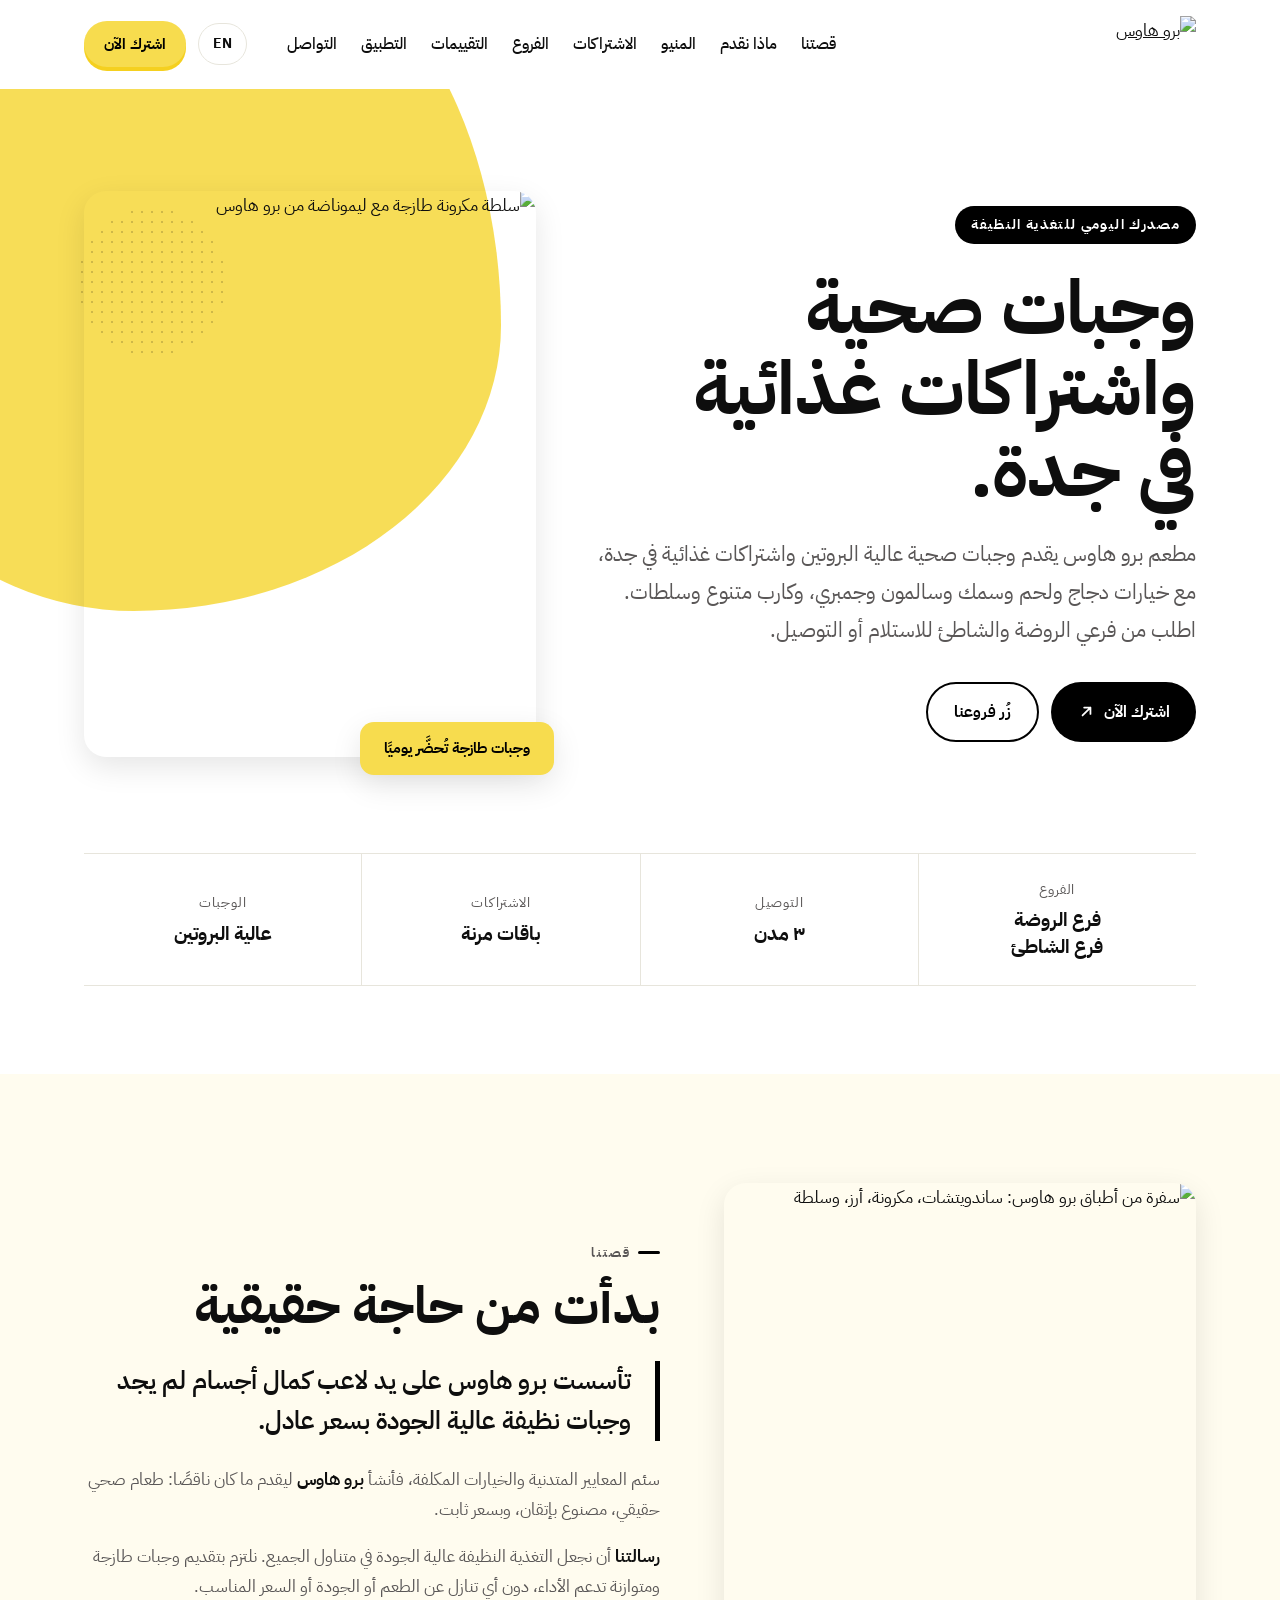
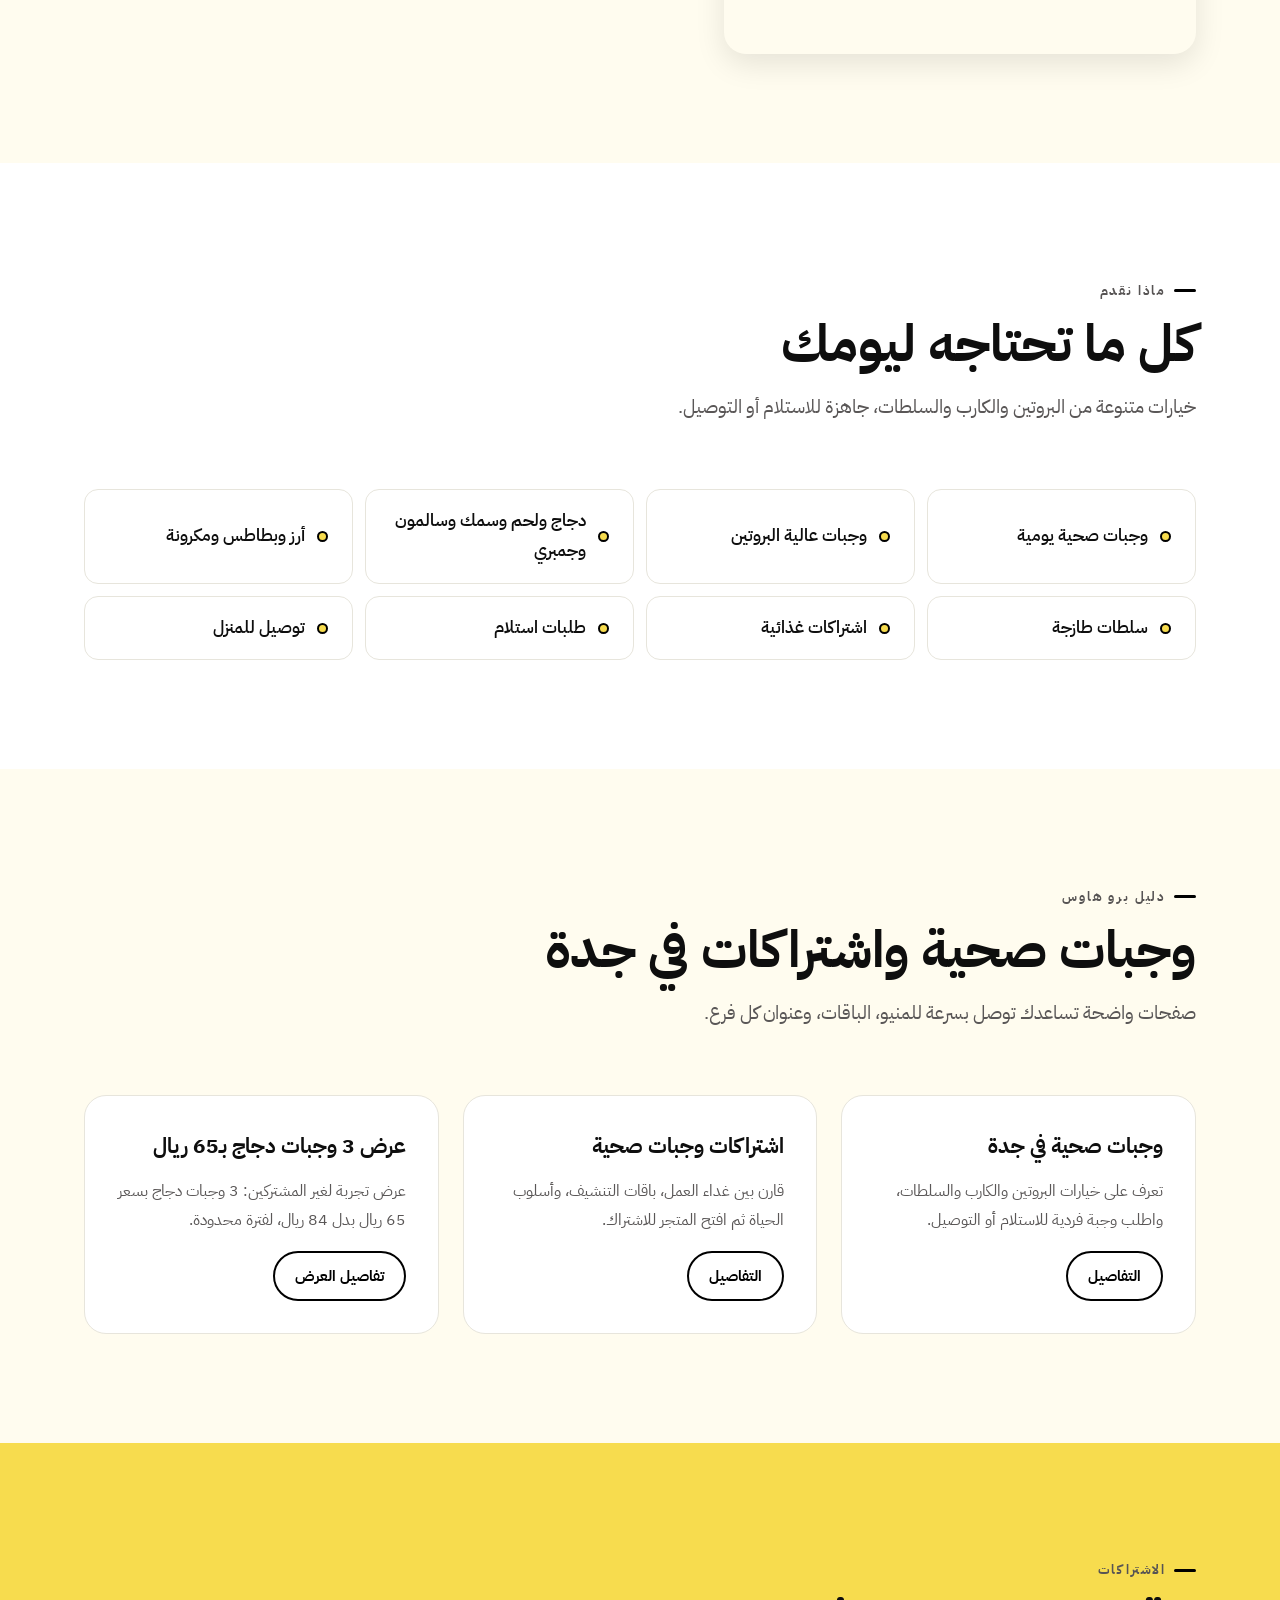
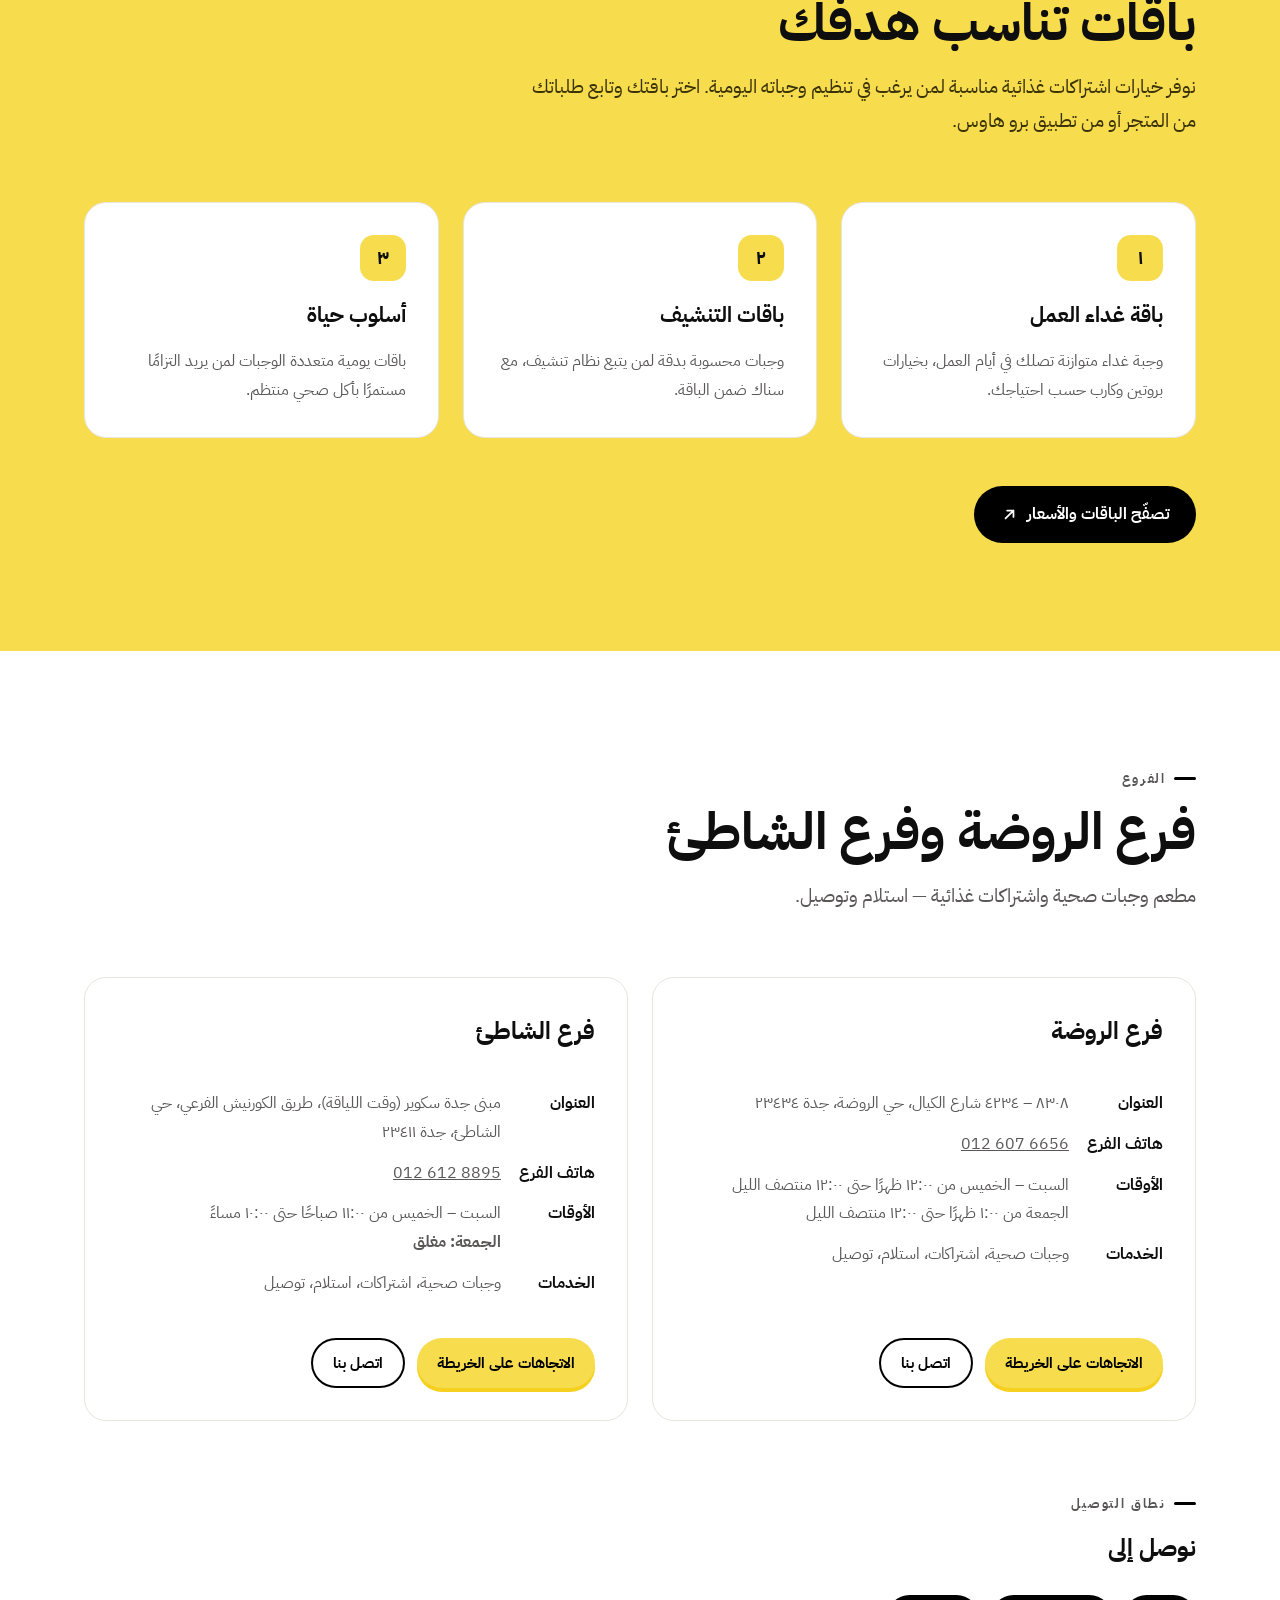
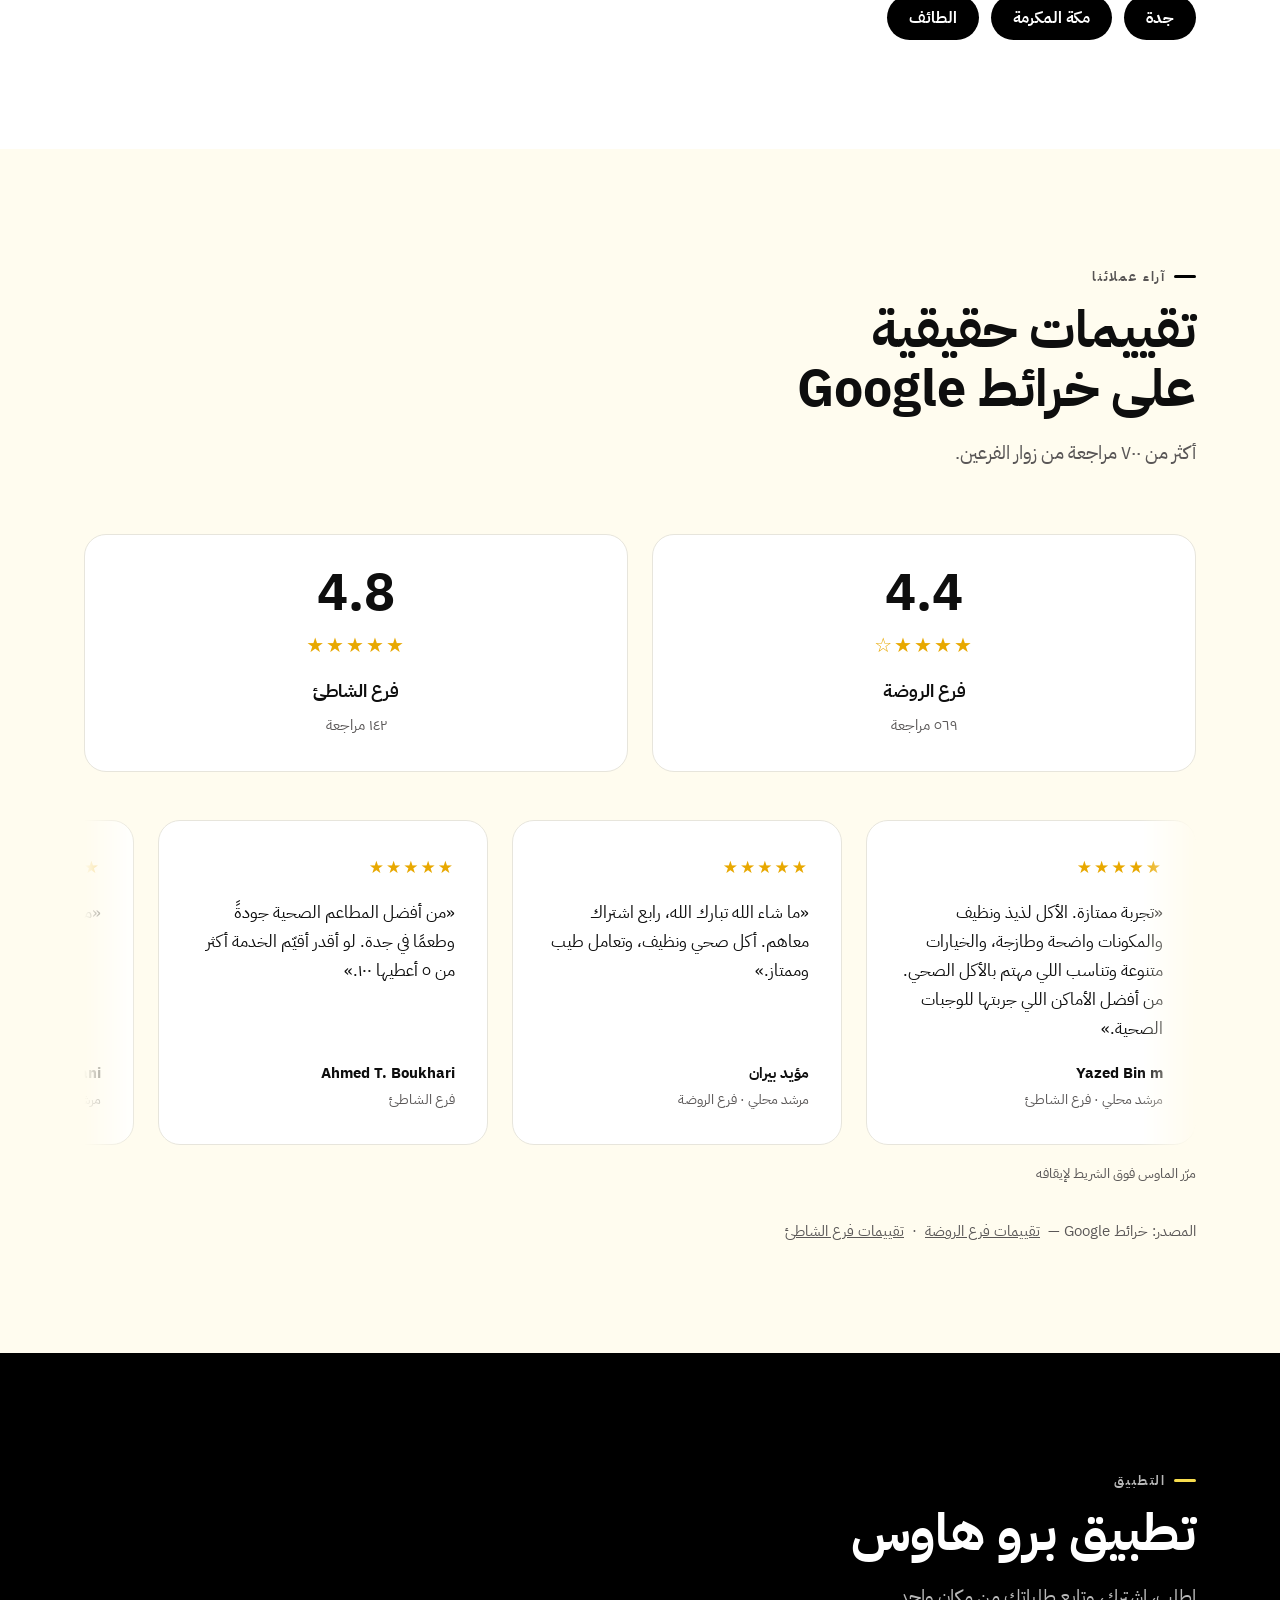
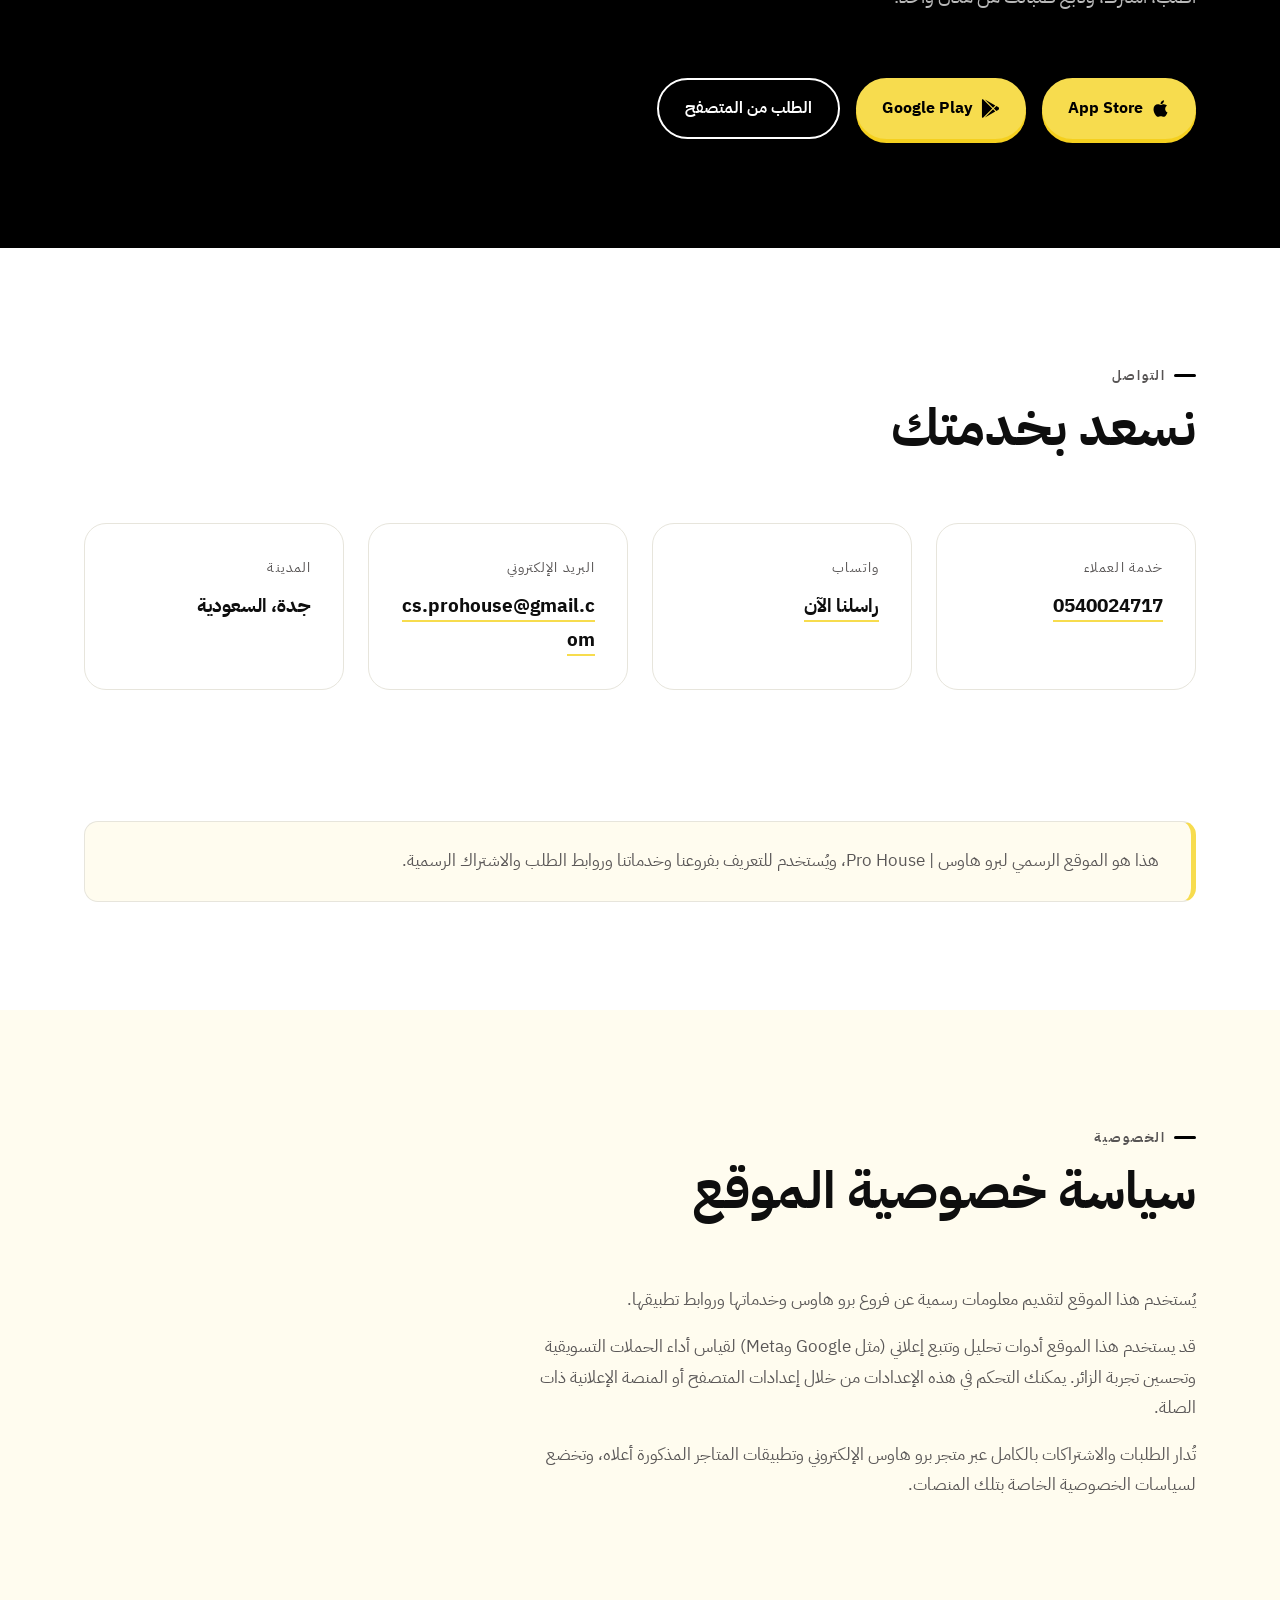
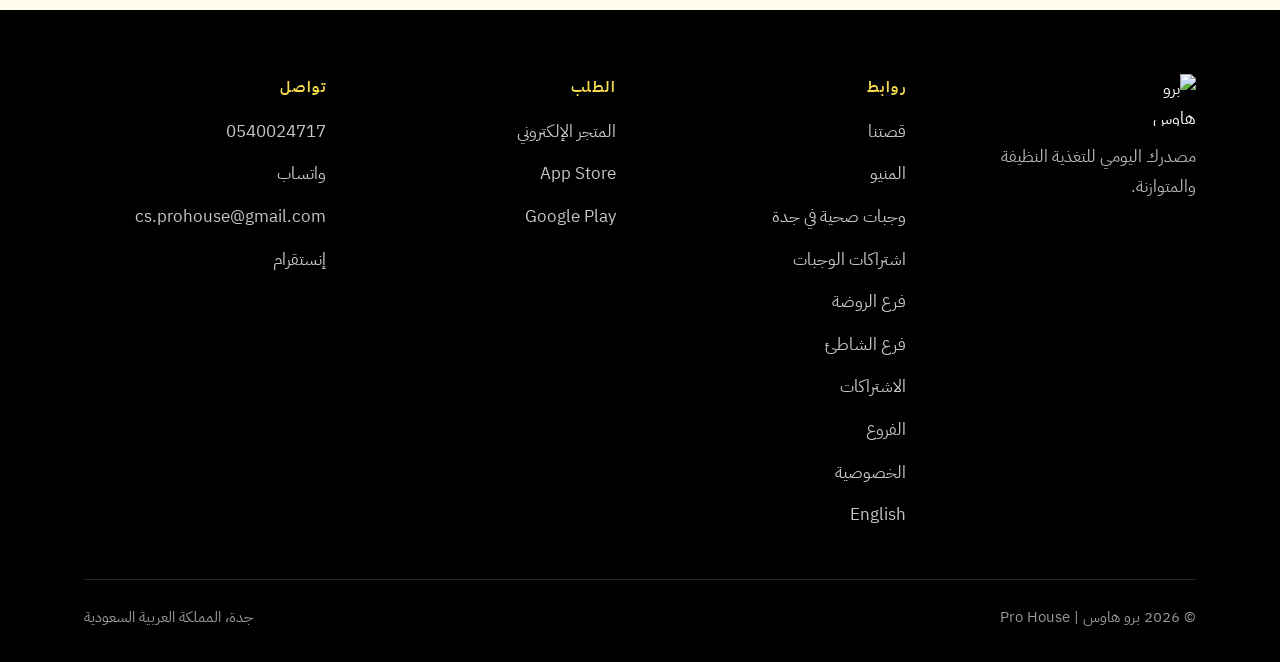
==== index.html @ 1700bf25 "Use Arabic storefront link across Arabic pages" ====
<!DOCTYPE html>
<html lang="ar" dir="rtl">
<head>
<meta charset="utf-8">
<meta name="viewport" content="width=device-width, initial-scale=1">

<!-- ===========================================================
     Live at https://prohouse.sa/
     If a custom domain is added later, search-and-replace that
     base URL in this file and in /en/index.html.
     =========================================================== -->

<meta name="google-site-verification" content="ZWYsqVeYjbXwPTWM77rFlO5Q5-U6uEDEeo4cfFVVYhA" />
<meta name="google-site-verification" content="vjXMc3RIHOM3m92mBqz0bJLC3P2terDLn8IVDStw_hU" />
<meta name="google-site-verification" content="google9a8d7f610cfa679c" />

<!-- Official Google Analytics -->
<script async src="https://www.googletagmanager.com/gtag/js?id=G-NGX6Q1TR8X"></script>
<script>
  window.dataLayer = window.dataLayer || [];
  function gtag(){dataLayer.push(arguments);}
  gtag('js', new Date());
  gtag('config', 'G-NGX6Q1TR8X');
</script>

<title>وجبات صحية واشتراكات غذائية في جدة | برو هاوس</title>
<meta name="description" content="مطعم برو هاوس يقدم وجبات صحية عالية البروتين واشتراكات غذائية في جدة. فرعا الروضة والشاطئ، مع الاستلام والتوصيل إلى جدة ومكة والطائف.">
<meta name="robots" content="index,follow,max-image-preview:large">
<link rel="canonical" href="https://prohouse.sa/">
<link rel="alternate" hreflang="ar" href="https://prohouse.sa/">
<link rel="alternate" hreflang="en" href="https://prohouse.sa/en/">
<link rel="alternate" hreflang="x-default" href="https://prohouse.sa/">

<meta property="og:type" content="website">
<meta property="og:locale" content="ar_SA">
<meta property="og:site_name" content="Pro House | برو هاوس">
<meta property="og:url" content="https://prohouse.sa/">
<meta property="og:title" content="برو هاوس | Pro House — تغذية نظيفة ومتوازنة">
<meta property="og:description" content="وجبات صحية عالية البروتين واشتراكات غذائية في جدة. توصيل لجدة ومكة والطائف.">
<meta property="og:image" content="https://prohouse.sa/assets/brand/og-image.jpg">
<meta property="og:image:alt" content="وجبات صحية ومتوازنة من برو هاوس في جدة">
<meta name="twitter:card" content="summary_large_image">
<meta name="twitter:title" content="وجبات صحية واشتراكات غذائية في جدة | برو هاوس">
<meta name="twitter:description" content="وجبات صحية عالية البروتين واشتراكات غذائية من فرعي الروضة والشاطئ في جدة.">
<meta name="twitter:image" content="https://prohouse.sa/assets/brand/og-image.jpg">
<meta name="theme-color" content="#F7DC4E">

<link rel="icon" href="assets/brand/icon.png">
<link rel="apple-touch-icon" href="assets/brand/icon-large.png">
<link rel="preload" as="image" href="assets/brand/food-hero-ar.jpg" fetchpriority="high">

<link rel="preconnect" href="https://fonts.googleapis.com">
<link rel="preconnect" href="https://fonts.gstatic.com" crossorigin>
<link rel="stylesheet" href="https://fonts.googleapis.com/css2?family=Anton&family=IBM+Plex+Sans+Arabic:wght@400;500;600;700&display=swap">
<link rel="stylesheet" href="assets/style.css">
</head>
<body>

<a class="skip" href="#main">تخطَّ إلى المحتوى</a>

<header class="site-header">
  <div class="wrap nav-bar">
    <a class="brand" href="#" aria-label="برو هاوس — الصفحة الرئيسية">
      <img src="assets/brand/logo-on-light.png" alt="برو هاوس" width="85" height="56">
    </a>

    <nav class="nav-links" id="nav" aria-label="التنقل الرئيسي">
      <a href="#story">قصتنا</a>
      <a href="#offer">ماذا نقدم</a>
      <a href="menu/">المنيو</a>
      <a href="#plans">الاشتراكات</a>
      <a href="#branches">الفروع</a>
      <a href="#reviews">التقييمات</a>
      <a href="#app">التطبيق</a>
      <a href="#contact">التواصل</a>
    </nav>

    <div class="nav-actions">
      <a class="lang-link" href="en/" hreflang="en" lang="en">EN</a>
      <a class="btn btn-yellow btn-sm" href="https://app.techrar.com/prohouse?lang=ar" target="_blank" rel="noopener">اشترك الآن</a>
      <button class="nav-toggle" type="button" aria-label="القائمة" aria-expanded="false" aria-controls="nav">
        <span></span><span></span><span></span>
      </button>
    </div>
  </div>
</header>

<main id="main">

  <!-- ================================================= hero -->
  <div class="hero">
    <div class="blob hero-blob" aria-hidden="true"></div>
    <div class="dots hero-dots" aria-hidden="true"></div>

    <div class="wrap hero-inner">
      <div class="reveal">
        <span class="kicker">مصدرك اليومي للتغذية النظيفة</span>
        <h1>وجبات صحية واشتراكات غذائية<br>في جدة.</h1>
        <p class="lede">
          مطعم برو هاوس يقدم وجبات صحية عالية البروتين واشتراكات غذائية في جدة،
          مع خيارات دجاج ولحم وسمك وسالمون وجمبري، وكارب متنوع وسلطات.
          اطلب من فرعي الروضة والشاطئ للاستلام أو التوصيل.
        </p>
        <div class="hero-cta">
          <a class="btn btn-primary" href="https://app.techrar.com/prohouse?lang=ar" target="_blank" rel="noopener">
            اشترك الآن
            <svg viewBox="0 0 24 24" aria-hidden="true"><path d="M7 17L17 7M17 7H9M17 7v8" stroke="currentColor" stroke-width="2.2" fill="none" stroke-linecap="round" stroke-linejoin="round"/></svg>
          </a>
          <a class="btn btn-outline" href="#branches">زُر فروعنا</a>
        </div>
      </div>

      <div class="hero-media reveal d1">
        <img src="assets/brand/food-hero-ar.jpg" alt="سلطة مكرونة طازجة مع ليموناضة من برو هاوس" width="638" height="797" fetchpriority="high">
        <p class="hero-badge">وجبات طازجة تُحضَّر يوميًا</p>
      </div>
    </div>

    <div class="wrap">
      <dl class="facts reveal">
        <div><dt>الفروع</dt><dd>فرع الروضة<br>فرع الشاطئ</dd></div>
        <div><dt>التوصيل</dt><dd>٣ مدن</dd></div>
        <div><dt>الاشتراكات</dt><dd>باقات مرنة</dd></div>
        <div><dt>الوجبات</dt><dd>عالية البروتين</dd></div>
      </dl>
    </div>
  </div>

  <!-- ================================================= story -->
  <section id="story" class="band-cream">
    <div class="wrap story">
      <div class="story-media reveal">
        <img src="assets/brand/food-story.jpg" alt="سفرة من أطباق برو هاوس: ساندويتشات، مكرونة، أرز، وسلطة" width="798" height="792" loading="lazy">
      </div>
      <div class="reveal d1">
        <span class="eyebrow">قصتنا</span>
        <h2 class="sec-title">بدأت من حاجة حقيقية</h2>
        <blockquote>
          تأسست برو هاوس على يد لاعب كمال أجسام لم يجد وجبات نظيفة عالية الجودة بسعر عادل.
        </blockquote>
        <div class="prose">
          <p>
            سئم المعايير المتدنية والخيارات المكلفة، فأنشأ <strong>برو هاوس</strong> ليقدم ما كان
            ناقصًا: طعام صحي حقيقي، مصنوع بإتقان، وبسعر ثابت.
          </p>
          <p>
            <strong>رسالتنا</strong> أن نجعل التغذية النظيفة عالية الجودة في متناول الجميع.
            نلتزم بتقديم وجبات طازجة ومتوازنة تدعم الأداء، دون أي تنازل عن الطعم أو الجودة
            أو السعر المناسب.
          </p>
        </div>
      </div>
    </div>
  </section>

  <!-- ================================================= offer -->
  <section id="offer">
    <div class="wrap">
      <div class="sec-head reveal">
        <span class="eyebrow">ماذا نقدم</span>
        <h2 class="sec-title">كل ما تحتاجه ليومك</h2>
        <p class="sec-lede">خيارات متنوعة من البروتين والكارب والسلطات، جاهزة للاستلام أو التوصيل.</p>
      </div>
      <ul class="offer reveal d1">
        <li>وجبات صحية يومية</li>
        <li>وجبات عالية البروتين</li>
        <li>دجاج ولحم وسمك وسالمون وجمبري</li>
        <li>أرز وبطاطس ومكرونة</li>
        <li>سلطات طازجة</li>
        <li>اشتراكات غذائية</li>
        <li>طلبات استلام</li>
        <li>توصيل للمنزل</li>
      </ul>
    </div>
  </section>


  <!-- SEO-LOCAL-LINKS:START -->
  <section id="discover" class="band-cream">
    <div class="wrap">
      <div class="sec-head reveal">
        <span class="eyebrow">دليل برو هاوس</span>
        <h2 class="sec-title">وجبات صحية واشتراكات في جدة</h2>
        <p class="sec-lede">صفحات واضحة تساعدك توصل بسرعة للمنيو، الباقات، وعنوان كل فرع.</p>
      </div>
      <div class="grid grid-3" style="margin-top:var(--s6)">
        <article class="card reveal">
          <h3><a href="healthy-meals-jeddah/" style="text-decoration:none">وجبات صحية في جدة</a></h3>
          <p>تعرف على خيارات البروتين والكارب والسلطات، واطلب وجبة فردية للاستلام أو التوصيل.</p>
          <a class="btn btn-outline btn-sm" href="healthy-meals-jeddah/" style="margin-top:var(--s4)">التفاصيل</a>
        </article>
        <article class="card reveal d1">
          <h3><a href="meal-subscriptions-jeddah/" style="text-decoration:none">اشتراكات وجبات صحية</a></h3>
          <p>قارن بين غداء العمل، باقات التنشيف، وأسلوب الحياة ثم افتح المتجر للاشتراك.</p>
          <a class="btn btn-outline btn-sm" href="meal-subscriptions-jeddah/" style="margin-top:var(--s4)">التفاصيل</a>
        </article>
        <article class="card reveal d2" data-promotion-id="trial_3_chicken_65">
          <h3><a href="offers/3-chicken-meals-65/" style="text-decoration:none">عرض 3 وجبات دجاج بـ65 ريال</a></h3>
          <p>عرض تجربة لغير المشتركين: 3 وجبات دجاج بسعر 65 ريال بدل 84 ريال، لفترة محدودة.</p>
          <a class="btn btn-outline btn-sm" href="offers/3-chicken-meals-65/" data-track="trial_offer_homepage" style="margin-top:var(--s4)">تفاصيل العرض</a>
        </article>
      </div>
    </div>
  </section>
  <!-- SEO-LOCAL-LINKS:END -->

  <!-- ================================================= plans -->
  <section id="plans" class="band-yellow">
    <div class="wrap">
      <div class="sec-head reveal">
        <span class="eyebrow">الاشتراكات</span>
        <h2 class="sec-title">باقات تناسب هدفك</h2>
        <p class="sec-lede" style="color:#3B3308">
          نوفر خيارات اشتراكات غذائية مناسبة لمن يرغب في تنظيم وجباته اليومية.
          اختر باقتك وتابع طلباتك من المتجر أو من تطبيق برو هاوس.
        </p>
      </div>

      <div class="grid grid-3">
        <article class="card reveal">
          <div class="card-num" aria-hidden="true">١</div>
          <h3>باقة غداء العمل</h3>
          <p>وجبة غداء متوازنة تصلك في أيام العمل، بخيارات بروتين وكارب حسب احتياجك.</p>
        </article>
        <article class="card reveal d1">
          <div class="card-num" aria-hidden="true">٢</div>
          <h3>باقات التنشيف</h3>
          <p>وجبات محسوبة بدقة لمن يتبع نظام تنشيف، مع سناك ضمن الباقة.</p>
        </article>
        <article class="card reveal d2">
          <div class="card-num" aria-hidden="true">٣</div>
          <h3>أسلوب حياة</h3>
          <p>باقات يومية متعددة الوجبات لمن يريد التزامًا مستمرًا بأكل صحي منتظم.</p>
        </article>
      </div>

      <div class="hero-cta reveal d1" style="margin-top:var(--s7)">
        <a class="btn btn-primary" href="https://app.techrar.com/prohouse?lang=ar" target="_blank" rel="noopener">
          تصفّح الباقات والأسعار
          <svg viewBox="0 0 24 24" aria-hidden="true"><path d="M7 17L17 7M17 7H9M17 7v8" stroke="currentColor" stroke-width="2.2" fill="none" stroke-linecap="round" stroke-linejoin="round"/></svg>
        </a>
      </div>
    </div>
  </section>

  <!-- ================================================= branches -->
  <section id="branches">
    <div class="wrap">
      <div class="sec-head reveal">
        <span class="eyebrow">الفروع</span>
        <h2 class="sec-title">فرع الروضة وفرع الشاطئ</h2>
        <p class="sec-lede">مطعم وجبات صحية واشتراكات غذائية — استلام وتوصيل.</p>
      </div>

      <div class="grid grid-2">
        <article class="card branch reveal">
          <h3><a href="branches/al-rawdah/" style="text-decoration:none">فرع الروضة</a></h3>
          <dl>
            <div class="row"><dt>العنوان</dt><dd>٨٣٠٨ – ٤٢٣٤ شارع الكيال، حي الروضة، جدة ٢٣٤٣٤</dd></div>
            <div class="row"><dt>هاتف الفرع</dt><dd><a href="tel:+966126076656" dir="ltr" style="color:inherit">012 607 6656</a></dd></div>
            <div class="row"><dt>الأوقات</dt><dd>السبت – الخميس من ١٢:٠٠ ظهرًا حتى ١٢:٠٠ منتصف الليل<br>الجمعة من ١:٠٠ ظهرًا حتى ١٢:٠٠ منتصف الليل</dd></div>
            <div class="row"><dt>الخدمات</dt><dd>وجبات صحية، اشتراكات، استلام، توصيل</dd></div>
          </dl>
          <div class="branch-actions">
            <a class="btn btn-yellow btn-sm" href="https://share.google/TN9PJQJbChfOfg7oV" target="_blank" rel="noopener">الاتجاهات على الخريطة</a>
            <a class="btn btn-outline btn-sm" href="tel:+966126076656">اتصل بنا</a>
          </div>
        </article>

        <article class="card branch reveal d1">
          <h3><a href="branches/al-shati/" style="text-decoration:none">فرع الشاطئ</a></h3>
          <dl>
            <div class="row"><dt>العنوان</dt><dd>مبنى جدة سكوير (وقت اللياقة)، طريق الكورنيش الفرعي، حي الشاطئ، جدة ٢٣٤١١</dd></div>
            <div class="row"><dt>هاتف الفرع</dt><dd><a href="tel:+966126128895" dir="ltr" style="color:inherit">012 612 8895</a></dd></div>
            <div class="row"><dt>الأوقات</dt><dd>السبت – الخميس من ١١:٠٠ صباحًا حتى ١٠:٠٠ مساءً<br><strong>الجمعة: مغلق</strong></dd></div>
            <div class="row"><dt>الخدمات</dt><dd>وجبات صحية، اشتراكات، استلام، توصيل</dd></div>
          </dl>
          <div class="branch-actions">
            <a class="btn btn-yellow btn-sm" href="https://g.co/kgs/Lj52D1W" target="_blank" rel="noopener">الاتجاهات على الخريطة</a>
            <a class="btn btn-outline btn-sm" href="tel:+966126128895">اتصل بنا</a>
          </div>
        </article>
      </div>

      <div class="reveal d1" style="margin-top:var(--s8)">
        <span class="eyebrow">نطاق التوصيل</span>
        <h3 style="font-size:24px;font-weight:800;margin-top:var(--s3)">نوصل إلى</h3>
        <div class="cities">
          <span class="city">جدة</span>
          <span class="city">مكة المكرمة</span>
          <span class="city">الطائف</span>
        </div>
      </div>
    </div>
  </section>

  <!-- ================================================= reviews -->
  <section id="reviews" class="band-cream">
    <div class="wrap">
      <div class="sec-head reveal">
        <span class="eyebrow">آراء عملائنا</span>
        <h2 class="sec-title">تقييمات حقيقية على خرائط Google</h2>
        <p class="sec-lede">أكثر من ٧٠٠ مراجعة من زوار الفرعين.</p>
      </div>

      <div class="ratings reveal d1">
        <div class="rating-card">
          <div class="score">4.4</div>
          <div class="stars" aria-hidden="true">★★★★☆</div>
          <div class="who">فرع الروضة</div>
          <div class="count">٥٦٩ مراجعة</div>
        </div>
        <div class="rating-card">
          <div class="score">4.8</div>
          <div class="stars" aria-hidden="true">★★★★★</div>
          <div class="who">فرع الشاطئ</div>
          <div class="count">١٤٢ مراجعة</div>
        </div>
      </div>

      <div class="marquee reveal d2">
        <div class="marquee-track">
          <!-- set 1 — the real, readable one -->
          <article class="review"><div class="stars" aria-label="خمس نجوم من خمس">★★★★★</div><blockquote>«تجربة ممتازة. الأكل لذيذ ونظيف والمكونات واضحة وطازجة، والخيارات متنوعة وتناسب اللي مهتم بالأكل الصحي. من أفضل الأماكن اللي جربتها للوجبات الصحية.»</blockquote><div><div class="by">Yazed Bin m</div><div class="meta">مرشد محلي · فرع الشاطئ</div></div></article>
          <article class="review"><div class="stars" aria-label="خمس نجوم من خمس">★★★★★</div><blockquote>«ما شاء الله تبارك الله، رابع اشتراك معاهم. أكل صحي ونظيف، وتعامل طيب وممتاز.»</blockquote><div><div class="by">مؤيد بيران</div><div class="meta">مرشد محلي · فرع الروضة</div></div></article>
          <article class="review"><div class="stars" aria-label="خمس نجوم من خمس">★★★★★</div><blockquote>«من أفضل المطاعم الصحية جودةً وطعمًا في جدة. لو أقدر أقيّم الخدمة أكثر من ٥ أعطيها ١٠٠.»</blockquote><div><div class="by">Ahmed T. Boukhari</div><div class="meta">فرع الشاطئ</div></div></article>
          <article class="review"><div class="stars" aria-label="خمس نجوم من خمس">★★★★★</div><blockquote>«ممتاز: طعم وسعر وخدمة.»</blockquote><div><div class="by">Anas Almaimani</div><div class="meta">مرشد محلي · فرع الشاطئ</div></div></article>
          <article class="review"><div class="stars" aria-label="خمس نجوم من خمس">★★★★★</div><blockquote>«الأكل ممتاز وأصناف متنوعة ما تمل منها، ونظافة المحل قمة في الجمال. يستاهلون كل خير.»</blockquote><div><div class="by">Abdul Raheem</div><div class="meta">فرع الشاطئ</div></div></article>
          <article class="review"><div class="stars" aria-label="خمس نجوم من خمس">★★★★★</div><blockquote>«صراحة الأكل مرة لذيذ ونظيف، والخدمة رائعة والتوصيات رائعة أيضًا. شكرًا لكم.»</blockquote><div><div class="by">NUHA SAAD</div><div class="meta">فرع الشاطئ</div></div></article>
          <article class="review"><div class="stars" aria-label="خمس نجوم من خمس">★★★★★</div><blockquote>«أول مرة أزور المطعم، وبصراحة الأكل ولا غلطة. ما شاء الله تبارك الرحمن، ولنا زيارات أخرى.»</blockquote><div><div class="by">NASEER Almrzoki</div><div class="meta">فرع الروضة</div></div></article>
          <article class="review"><div class="stars" aria-label="خمس نجوم من خمس">★★★★★</div><blockquote>«أكل لذيذ ونظيف ومكان مرتب.»</blockquote><div><div class="by">محمد حدجي</div><div class="meta">مرشد محلي · فرع الشاطئ</div></div></article>
          <article class="review"><div class="stars" aria-label="خمس نجوم من خمس">★★★★★</div><blockquote>«تعامل راقٍ وخدمة مميزة، وحرص واضح على راحة الزبائن. تجربة ممتازة.»</blockquote><div><div class="by">رائد</div><div class="meta">مرشد محلي · فرع الشاطئ</div></div></article>

          <!-- set 2 — duplicate, purely visual, hidden from assistive tech -->
          <article class="review" aria-hidden="true"><div class="stars">★★★★★</div><blockquote>«تجربة ممتازة. الأكل لذيذ ونظيف والمكونات واضحة وطازجة، والخيارات متنوعة وتناسب اللي مهتم بالأكل الصحي. من أفضل الأماكن اللي جربتها للوجبات الصحية.»</blockquote><div><div class="by">Yazed Bin m</div><div class="meta">مرشد محلي · فرع الشاطئ</div></div></article>
          <article class="review" aria-hidden="true"><div class="stars">★★★★★</div><blockquote>«ما شاء الله تبارك الله، رابع اشتراك معاهم. أكل صحي ونظيف، وتعامل طيب وممتاز.»</blockquote><div><div class="by">مؤيد بيران</div><div class="meta">مرشد محلي · فرع الروضة</div></div></article>
          <article class="review" aria-hidden="true"><div class="stars">★★★★★</div><blockquote>«من أفضل المطاعم الصحية جودةً وطعمًا في جدة. لو أقدر أقيّم الخدمة أكثر من ٥ أعطيها ١٠٠.»</blockquote><div><div class="by">Ahmed T. Boukhari</div><div class="meta">فرع الشاطئ</div></div></article>
          <article class="review" aria-hidden="true"><div class="stars">★★★★★</div><blockquote>«ممتاز: طعم وسعر وخدمة.»</blockquote><div><div class="by">Anas Almaimani</div><div class="meta">مرشد محلي · فرع الشاطئ</div></div></article>
          <article class="review" aria-hidden="true"><div class="stars">★★★★★</div><blockquote>«الأكل ممتاز وأصناف متنوعة ما تمل منها، ونظافة المحل قمة في الجمال. يستاهلون كل خير.»</blockquote><div><div class="by">Abdul Raheem</div><div class="meta">فرع الشاطئ</div></div></article>
          <article class="review" aria-hidden="true"><div class="stars">★★★★★</div><blockquote>«صراحة الأكل مرة لذيذ ونظيف، والخدمة رائعة والتوصيات رائعة أيضًا. شكرًا لكم.»</blockquote><div><div class="by">NUHA SAAD</div><div class="meta">فرع الشاطئ</div></div></article>
          <article class="review" aria-hidden="true"><div class="stars">★★★★★</div><blockquote>«أول مرة أزور المطعم، وبصراحة الأكل ولا غلطة. ما شاء الله تبارك الرحمن، ولنا زيارات أخرى.»</blockquote><div><div class="by">NASEER Almrzoki</div><div class="meta">فرع الروضة</div></div></article>
          <article class="review" aria-hidden="true"><div class="stars">★★★★★</div><blockquote>«أكل لذيذ ونظيف ومكان مرتب.»</blockquote><div><div class="by">محمد حدجي</div><div class="meta">مرشد محلي · فرع الشاطئ</div></div></article>
          <article class="review" aria-hidden="true"><div class="stars">★★★★★</div><blockquote>«تعامل راقٍ وخدمة مميزة، وحرص واضح على راحة الزبائن. تجربة ممتازة.»</blockquote><div><div class="by">رائد</div><div class="meta">مرشد محلي · فرع الشاطئ</div></div></article>
        </div>
      </div>
      <p class="marquee-hint reveal">مرّر الماوس فوق الشريط لإيقافه</p>

      <p class="source-note reveal">
        المصدر: خرائط Google —
        <a href="https://share.google/TN9PJQJbChfOfg7oV" target="_blank" rel="noopener">تقييمات فرع الروضة</a>
        ·
        <a href="https://g.co/kgs/Lj52D1W" target="_blank" rel="noopener">تقييمات فرع الشاطئ</a>
      </p>
    </div>
  </section>

  <!-- ================================================= app -->
  <section id="app" class="band-black">
    <div class="wrap">
      <div class="sec-head reveal">
        <span class="eyebrow">التطبيق</span>
        <h2 class="sec-title">تطبيق برو هاوس</h2>
        <p class="sec-lede">اطلب، اشترك، وتابع طلباتك من مكان واحد.</p>
      </div>
      <div class="apps reveal d1">
        <a class="btn btn-yellow" href="https://apps.apple.com/sa/app/pro-house-%D8%A8%D8%B1%D9%88-%D9%87%D8%A7%D9%88%D8%B3/id6466739432?l=ar" target="_blank" rel="noopener">
          <svg viewBox="0 0 384 512" aria-hidden="true"><path d="M318.7 268.7c-.2-36.7 16.4-64.4 50-84.8-18.8-26.9-47.2-41.7-84.7-44.6-35.5-2.8-74.3 20.7-88.5 20.7-15 0-49.4-19.7-76.4-19.7C63.3 141.2 4 184.8 4 273.5q0 39.3 14.4 81.2c12.8 36.7 59 126.7 107.2 125.2 25.2-.6 43-17.9 75.8-17.9 31.8 0 48.3 17.9 76.4 17.9 48.6-.7 90.4-82.5 102.6-119.3-65.2-30.7-61.7-90-61.7-91.9zm-56.6-164.2c27.3-32.4 24.8-61.9 24-72.5-24.1 1.4-52 16.4-67.9 34.9-17.5 19.8-27.8 44.3-25.6 71.9 26.1 2 49.9-11.4 69.5-34.3z"/></svg>
          App Store
        </a>
        <a class="btn btn-yellow" href="https://play.google.com/store/apps/details?id=com.yumealz.prohouse" target="_blank" rel="noopener">
          <svg viewBox="0 0 512 512" aria-hidden="true"><path d="M325.3 234.3L104.6 13l280.8 161.2-60.1 60.1zM47 0C34 6.8 25.3 19.2 25.3 35.3v441.3c0 16.1 8.7 28.5 21.7 35.3l256.6-256L47 0zm425.2 225.6l-58.9-34.1-65.7 64.5 65.7 64.5 60.1-34.1c18-14.3 18-46.5-1.2-60.8zM104.6 499l280.8-161.2-60.1-60.1L104.6 499z"/></svg>
          Google Play
        </a>
        <a class="btn btn-outline" href="https://app.techrar.com/prohouse?lang=ar" target="_blank" rel="noopener">الطلب من المتصفح</a>
      </div>
    </div>
  </section>

  <!-- ================================================= contact -->
  <section id="contact">
    <div class="wrap">
      <div class="sec-head reveal">
        <span class="eyebrow">التواصل</span>
        <h2 class="sec-title">نسعد بخدمتك</h2>
      </div>

      <div class="contact-grid reveal d1">
        <div class="contact-card">
          <div class="label">خدمة العملاء</div>
          <div class="value"><a href="tel:+966540024717" dir="ltr">0540024717</a></div>
        </div>
        <div class="contact-card">
          <div class="label">واتساب</div>
          <div class="value"><a href="https://iwtsp.com/966540024717" target="_blank" rel="noopener">راسلنا الآن</a></div>
        </div>
        <div class="contact-card">
          <div class="label">البريد الإلكتروني</div>
          <div class="value"><a href="mailto:cs.prohouse@gmail.com">cs.prohouse@gmail.com</a></div>
        </div>
        <div class="contact-card">
          <div class="label">المدينة</div>
          <div class="value">جدة، السعودية</div>
        </div>
      </div>

      <div class="socials reveal d2">
        <a class="social" href="https://www.instagram.com/prohouse.sa/" target="_blank" rel="noopener">
          <svg viewBox="0 0 24 24" aria-hidden="true"><path d="M12 2.16c3.2 0 3.58.01 4.85.07 3.25.15 4.77 1.69 4.92 4.92.06 1.27.07 1.65.07 4.85s-.01 3.58-.07 4.85c-.15 3.23-1.66 4.77-4.92 4.92-1.27.06-1.65.07-4.85.07s-3.58-.01-4.85-.07c-3.26-.15-4.77-1.7-4.92-4.92-.06-1.27-.07-1.65-.07-4.85s.01-3.58.07-4.85C2.38 3.92 3.89 2.38 7.15 2.23 8.42 2.17 8.8 2.16 12 2.16zm0 5.68a4.16 4.16 0 100 8.32 4.16 4.16 0 000-8.32zm0 6.86a2.7 2.7 0 110-5.4 2.7 2.7 0 010 5.4zm5.34-7.03a.97.97 0 11-1.94 0 .97.97 0 011.94 0z"/></svg>
          إنستقرام
        </a>
        <a class="social" href="https://www.tiktok.com/@prohouse.sa" target="_blank" rel="noopener">
          <svg viewBox="0 0 24 24" aria-hidden="true"><path d="M16.6 5.82A4.28 4.28 0 0115.54 3h-3.09v12.4a2.59 2.59 0 01-2.59 2.5 2.59 2.59 0 110-5.18c.27 0 .53.04.78.12v-3.2a5.86 5.86 0 00-.78-.05 5.79 5.79 0 105.79 5.79V9.01a7.35 7.35 0 004.29 1.37V7.29a4.28 4.28 0 01-3.34-1.47z"/></svg>
          تيك توك
        </a>
        <a class="social" href="https://snapchat.com/t/CPG6evAH" target="_blank" rel="noopener">
          <svg viewBox="0 0 24 24" aria-hidden="true"><path d="M12 2c2.9 0 4.6 2.1 4.7 4.7v1.6c.5-.2 1.1-.3 1.5.1.5.5.2 1.2-.4 1.5-.4.2-1.1.4-1.2.7-.2.6 1.4 3 3.3 3.4.4.1.5.5.3.8-.4.6-1.6.9-2.4 1-.2.4-.1 1.2-.7 1.2-.7 0-1.4-.3-2.3 0-.8.2-1.5 1.4-2.8 1.4s-2-1.2-2.8-1.4c-.9-.3-1.6 0-2.3 0-.6 0-.5-.8-.7-1.2-.8-.1-2-.4-2.4-1-.2-.3-.1-.7.3-.8 1.9-.4 3.5-2.8 3.3-3.4-.1-.3-.8-.5-1.2-.7-.6-.3-.9-1-.4-1.5.4-.4 1-.3 1.5-.1V6.7C7.4 4.1 9.1 2 12 2z"/></svg>
          سناب شات
        </a>
      </div>

      <p class="notice reveal">
        هذا هو الموقع الرسمي لبرو هاوس | Pro House، ويُستخدم للتعريف بفروعنا وخدماتنا
        وروابط الطلب والاشتراك الرسمية.
      </p>
    </div>
  </section>

  <!-- ================================================= privacy -->
  <section id="privacy" class="band-cream">
    <div class="wrap">
      <div class="sec-head reveal">
        <span class="eyebrow">الخصوصية</span>
        <h2 class="sec-title">سياسة خصوصية الموقع</h2>
      </div>
      <div class="prose reveal d1">
        <p>
          يُستخدم هذا الموقع لتقديم معلومات رسمية عن فروع برو هاوس وخدماتها وروابط تطبيقها.
        </p>
        <p>
          قد يستخدم هذا الموقع أدوات تحليل وتتبع إعلاني (مثل Google وMeta) لقياس أداء الحملات
          التسويقية وتحسين تجربة الزائر. يمكنك التحكم في هذه الإعدادات من خلال إعدادات المتصفح
          أو المنصة الإعلانية ذات الصلة.
        </p>
        <p>
          تُدار الطلبات والاشتراكات بالكامل عبر متجر برو هاوس الإلكتروني وتطبيقات المتاجر
          المذكورة أعلاه، وتخضع لسياسات الخصوصية الخاصة بتلك المنصات.
        </p>
      </div>
    </div>
  </section>

</main>

<footer class="site-footer">
  <div class="wrap">
    <div class="footer-top">
      <div>
        <img src="assets/brand/logo-on-dark.png" alt="برو هاوس" width="78" height="52" loading="lazy">
        <p style="margin-top:var(--s4);color:rgba(255,255,255,.7);max-width:32ch">
          مصدرك اليومي للتغذية النظيفة والمتوازنة.
        </p>
      </div>
      <div>
        <h4>روابط</h4>
        <ul>
          <li><a href="#story">قصتنا</a></li>
          <li><a href="menu/">المنيو</a></li>
          <li><a href="healthy-meals-jeddah/">وجبات صحية في جدة</a></li>
          <li><a href="meal-subscriptions-jeddah/">اشتراكات الوجبات</a></li>
          <li><a href="branches/al-rawdah/">فرع الروضة</a></li>
          <li><a href="branches/al-shati/">فرع الشاطئ</a></li>
          <li><a href="#plans">الاشتراكات</a></li>
          <li><a href="#branches">الفروع</a></li>
          <li><a href="#privacy">الخصوصية</a></li>
          <li><a href="en/" hreflang="en" lang="en">English</a></li>
        </ul>
      </div>
      <div>
        <h4>الطلب</h4>
        <ul>
          <li><a href="https://app.techrar.com/prohouse?lang=ar" target="_blank" rel="noopener">المتجر الإلكتروني</a></li>
          <li><a href="https://apps.apple.com/sa/app/pro-house-%D8%A8%D8%B1%D9%88-%D9%87%D8%A7%D9%88%D8%B3/id6466739432?l=ar" target="_blank" rel="noopener">App Store</a></li>
          <li><a href="https://play.google.com/store/apps/details?id=com.yumealz.prohouse" target="_blank" rel="noopener">Google Play</a></li>
        </ul>
      </div>
      <div>
        <h4>تواصل</h4>
        <ul>
          <li><a href="tel:+966540024717" dir="ltr">0540024717</a></li>
          <li><a href="https://iwtsp.com/966540024717" target="_blank" rel="noopener">واتساب</a></li>
          <li><a href="mailto:cs.prohouse@gmail.com">cs.prohouse@gmail.com</a></li>
          <li><a href="https://www.instagram.com/prohouse.sa/" target="_blank" rel="noopener">إنستقرام</a></li>
        </ul>
      </div>
    </div>
    <div class="footer-bottom">
      <span>© <span id="year">2026</span> برو هاوس | Pro House</span>
      <span>جدة، المملكة العربية السعودية</span>
    </div>
  </div>
</footer>

<script src="assets/main.js" defer></script>

<script type="application/ld+json">
{
  "@context": "https://schema.org",
  "@graph": [
    {
      "@type": "Organization",
      "@id": "https://prohouse.sa/#organization",
      "name": "Pro House | برو هاوس",
      "url": "https://prohouse.sa/",
      "logo": {
        "@type": "ImageObject",
        "url": "https://prohouse.sa/assets/brand/icon-large.png"
      },
      "email": "cs.prohouse@gmail.com",
      "telephone": "+966540024717",
      "sameAs": [
        "https://www.instagram.com/prohouse.sa/",
        "https://www.tiktok.com/@prohouse.sa",
        "https://apps.apple.com/sa/app/pro-house-%D8%A8%D8%B1%D9%88-%D9%87%D8%A7%D9%88%D8%B3/id6466739432?l=ar",
        "https://play.google.com/store/apps/details?id=com.yumealz.prohouse"
      ]
    },
    {
      "@type": "WebSite",
      "@id": "https://prohouse.sa/#website",
      "name": "Pro House | برو هاوس",
      "url": "https://prohouse.sa/",
      "publisher": {
        "@id": "https://prohouse.sa/#organization"
      },
      "inLanguage": [
        "ar",
        "en"
      ]
    },
    {
      "@type": "WebPage",
      "@id": "https://prohouse.sa/#webpage",
      "url": "https://prohouse.sa/",
      "name": "وجبات صحية واشتراكات غذائية في جدة | برو هاوس",
      "description": "مطعم برو هاوس يقدم وجبات صحية عالية البروتين واشتراكات غذائية في جدة من فرعي الروضة والشاطئ.",
      "isPartOf": {
        "@id": "https://prohouse.sa/#website"
      },
      "about": {
        "@id": "https://prohouse.sa/#organization"
      },
      "inLanguage": "ar"
    },
    {
      "@type": "Offer",
      "@id": "https://prohouse.sa/offers/3-chicken-meals-65/#offer",
      "name": "3 وجبات دجاج صحية بـ65 ريال",
      "description": "عرض تجربة للعملاء الجدد غير المشتركين في جدة: 3 وجبات دجاج صحية بـ65 ريال بدل 84 ريال.",
      "price": "65",
      "priceCurrency": "SAR",
      "availability": "https://schema.org/LimitedAvailability",
      "url": "https://prohouse.sa/offers/3-chicken-meals-65/",
      "seller": {
        "@id": "https://prohouse.sa/#organization"
      }
    },
    {
      "@type": "Restaurant",
      "@id": "https://prohouse.sa/branches/al-rawdah/#restaurant",
      "name": "برو هاوس - الروضة",
      "alternateName": "Pro House - Al Rawdah",
      "url": "https://prohouse.sa/branches/al-rawdah/",
      "telephone": "+966126076656",
      "email": "cs.prohouse@gmail.com",
      "image": "https://prohouse.sa/assets/brand/og-image.jpg",
      "servesCuisine": [
        "وجبات صحية",
        "وجبات عالية البروتين",
        "Meal prep"
      ],
      "menu": "https://prohouse.sa/menu/",
      "hasMap": "https://share.google/TN9PJQJbChfOfg7oV",
      "address": {
        "@type": "PostalAddress",
        "streetAddress": "8308 - 4234 شارع الكيال، حي الروضة",
        "postalCode": "23434",
        "addressLocality": "جدة",
        "addressRegion": "مكة المكرمة",
        "addressCountry": "SA"
      },
      "openingHoursSpecification": [
        {
          "@type": "OpeningHoursSpecification",
          "dayOfWeek": [
            "Saturday",
            "Sunday",
            "Monday",
            "Tuesday",
            "Wednesday",
            "Thursday"
          ],
          "opens": "12:00",
          "closes": "23:59"
        },
        {
          "@type": "OpeningHoursSpecification",
          "dayOfWeek": "Friday",
          "opens": "13:00",
          "closes": "23:59"
        }
      ],
      "parentOrganization": {
        "@id": "https://prohouse.sa/#organization"
      }
    },
    {
      "@type": "Restaurant",
      "@id": "https://prohouse.sa/branches/al-shati/#restaurant",
      "name": "برو هاوس - الشاطئ",
      "alternateName": "Pro House - Al Shati",
      "url": "https://prohouse.sa/branches/al-shati/",
      "telephone": "+966126128895",
      "email": "cs.prohouse@gmail.com",
      "image": "https://prohouse.sa/assets/brand/og-image.jpg",
      "servesCuisine": [
        "وجبات صحية",
        "وجبات عالية البروتين",
        "Meal prep"
      ],
      "menu": "https://prohouse.sa/menu/",
      "hasMap": "https://g.co/kgs/Lj52D1W",
      "address": {
        "@type": "PostalAddress",
        "streetAddress": "مبنى جدة سكوير، طريق الكورنيش الفرعي، حي الشاطئ",
        "postalCode": "23411",
        "addressLocality": "جدة",
        "addressRegion": "مكة المكرمة",
        "addressCountry": "SA"
      },
      "openingHoursSpecification": [
        {
          "@type": "OpeningHoursSpecification",
          "dayOfWeek": [
            "Saturday",
            "Sunday",
            "Monday",
            "Tuesday",
            "Wednesday",
            "Thursday"
          ],
          "opens": "11:00",
          "closes": "22:00"
        }
      ],
      "parentOrganization": {
        "@id": "https://prohouse.sa/#organization"
      }
    }
  ]
}
</script>

</body>
</html>
---- assets/style.css ----
/* ==========================================================================
   Pro House | برو هاوس — official site
   Design tokens first. Change a value here, it propagates everywhere.
   Brand system: WHITE canvas, YELLOW blocks, BLACK type.
   Never yellow type on white (1.4:1). Black on yellow is 15:1.
   ========================================================================== */

:root{
  /* brand */
  --yellow:#F7DC4E;
  --yellow-deep:#F5D01F;
  --black:#000000;
  --red:#ff5151;
  --gray:#575454;
  --purple:#5E17EB;

  /* neutrals */
  --white:#ffffff;
  --cream:#FFFCEF;
  --ink:#0E0E0E;
  --muted:#5A5757;
  --line:#E7E5DC;

  /* spacing scale (8px base) */
  --s1:4px;  --s2:8px;  --s3:12px; --s4:16px; --s5:24px;
  --s6:32px; --s7:48px; --s8:64px; --s9:96px; --s10:128px;

  /* radii */
  --r-sm:8px; --r-md:14px; --r-lg:22px; --r-pill:999px;

  /* motion */
  --dur-fast:140ms;
  --dur:260ms;
  --dur-slow:620ms;
  --ease:cubic-bezier(.22,.61,.36,1);

  /* type */
  --font-display:"Anton","Haettenschweiler","Arial Narrow Bold",Impact,sans-serif;
  --font-body:"IBM Plex Sans Arabic","Segoe UI",system-ui,-apple-system,"Helvetica Neue",sans-serif;

  --shadow-sm:0 1px 2px rgba(0,0,0,.06), 0 2px 8px rgba(0,0,0,.04);
  --shadow-md:0 10px 30px rgba(0,0,0,.10);
  --shadow-yellow:0 12px 28px rgba(247,220,78,.45);

  --wrap:1160px;
}

/* --------------------------------------------------------------- reset -- */
*,*::before,*::after{box-sizing:border-box}
*{margin:0;padding:0}
html{-webkit-text-size-adjust:100%;scroll-behavior:smooth}
@media (prefers-reduced-motion:reduce){html{scroll-behavior:auto}}

body{
  background:var(--white);
  color:var(--ink);
  font-family:var(--font-body);
  font-size:17px;
  line-height:1.8;
  -webkit-font-smoothing:antialiased;
  text-rendering:optimizeLegibility;
  overflow-x:hidden;
}
img,svg{display:block;max-width:100%;height:auto}
a{color:inherit}
button{font:inherit;color:inherit;background:none;border:0;cursor:pointer}
ul{list-style:none}

/* visible, on-brand focus ring — never remove without replacing */
:focus-visible{
  outline:3px solid var(--purple);
  outline-offset:3px;
  border-radius:var(--r-sm);
}

.skip{
  position:absolute;inset-inline-start:-9999px;top:0;z-index:200;
  background:var(--black);color:var(--white);
  padding:var(--s3) var(--s5);border-radius:0 0 var(--r-md) var(--r-md);
}
.skip:focus{inset-inline-start:var(--s5)}

.wrap{width:100%;max-width:var(--wrap);margin-inline:auto;padding-inline:var(--s5)}
.sr-only{
  position:absolute;width:1px;height:1px;padding:0;margin:-1px;
  overflow:hidden;clip:rect(0 0 0 0);white-space:nowrap;border:0;
}

/* ------------------------------------------------------- brand motifs -- */
/* organic blob + halftone dots, both lifted from the identity deck */
.blob{
  border-radius:62% 38% 54% 46% / 52% 58% 42% 48%;
  background:var(--yellow);
}
.dots{
  background-image:radial-gradient(var(--black) 1.4px, transparent 1.5px);
  background-size:10px 10px;
}

/* -------------------------------------------------------------- type --- */
.display{
  font-family:var(--font-display);
  font-weight:400;
  line-height:.94;
  letter-spacing:.01em;
  text-transform:uppercase;
}
:root[lang="ar"] .display,
[dir="rtl"] .display{
  /* Anton has no Arabic glyphs — Arabic display text uses the body face, heavy */
  font-family:var(--font-body);
  font-weight:700;
  line-height:1.18;
  letter-spacing:normal;
  text-transform:none;
}

h1,h2,h3{text-wrap:balance}
.eyebrow{
  display:inline-flex;align-items:center;gap:var(--s2);
  font-size:13px;font-weight:700;letter-spacing:.14em;text-transform:uppercase;
  color:var(--gray);
}
.eyebrow::before{
  content:"";width:22px;height:3px;background:var(--black);border-radius:2px;
}
h2.sec-title{
  font-size:clamp(30px,4.6vw,52px);
  line-height:1.15;font-weight:800;margin-block:var(--s3) var(--s4);
}
.sec-lede{color:var(--muted);max-width:62ch;font-size:clamp(16px,1.6vw,19px)}

/* ------------------------------------------------------------ header --- */
.site-header{
  position:sticky;top:0;z-index:100;
  background:rgba(255,255,255,.88);
  backdrop-filter:saturate(180%) blur(14px);
  border-bottom:1px solid transparent;
  transition:border-color var(--dur) var(--ease), box-shadow var(--dur) var(--ease);
}
.site-header.is-stuck{border-bottom-color:var(--line);box-shadow:var(--shadow-sm)}
.nav-bar{display:flex;align-items:center;gap:var(--s5);min-height:88px}
.brand{display:flex;align-items:center;flex-shrink:0}
.brand img{height:56px;width:auto}
.nav-links{display:flex;align-items:center;gap:var(--s5);margin-inline-start:auto}
.nav-links a{
  position:relative;text-decoration:none;font-size:15.5px;font-weight:500;
  color:var(--ink);padding-block:var(--s2);
  transition:color var(--dur-fast) var(--ease);
}
.nav-links a::after{
  content:"";position:absolute;inset-inline:0;bottom:0;height:2.5px;
  background:var(--black);border-radius:2px;
  transform:scaleX(0);transform-origin:var(--origin,left);
  transition:transform var(--dur) var(--ease);
}
[dir="rtl"] .nav-links a::after{--origin:right}
.nav-links a:hover::after,.nav-links a:focus-visible::after{transform:scaleX(1)}
.nav-actions{display:flex;align-items:center;gap:var(--s3);margin-inline-start:var(--s4)}
.lang-link{
  text-decoration:none;font-weight:700;font-size:14px;
  border:1.5px solid var(--line);border-radius:var(--r-pill);
  padding:7px 14px;transition:border-color var(--dur-fast),background var(--dur-fast);
}
.lang-link:hover{border-color:var(--black);background:var(--cream)}
.nav-toggle{display:none;padding:var(--s2);border-radius:var(--r-sm)}
.nav-toggle span{display:block;width:23px;height:2.5px;background:var(--black);border-radius:2px}
.nav-toggle span+span{margin-top:5px}

/* ------------------------------------------------------------ buttons -- */
.btn{
  display:inline-flex;align-items:center;justify-content:center;gap:var(--s2);
  font-weight:700;font-size:16px;text-decoration:none;white-space:nowrap;
  padding:14px 26px;border-radius:var(--r-pill);
  transition:transform var(--dur) var(--ease), box-shadow var(--dur) var(--ease),
             background var(--dur-fast), color var(--dur-fast);
}
.btn svg{width:19px;height:19px;fill:currentColor;flex-shrink:0}
.btn-primary{background:var(--black);color:var(--white)}
.btn-primary:hover{transform:translateY(-2px);box-shadow:var(--shadow-md)}
.btn-yellow{background:var(--yellow);color:var(--black);box-shadow:0 4px 0 var(--yellow-deep)}
.btn-yellow:hover{transform:translateY(-2px);box-shadow:var(--shadow-yellow)}
.btn-outline{border:2px solid var(--black);color:var(--black)}
.btn-outline:hover{background:var(--black);color:var(--white);transform:translateY(-2px)}
.btn-sm{padding:10px 20px;font-size:14.5px}
.btn:active{transform:translateY(0)}

/* --------------------------------------------------------------- hero -- */
.hero{position:relative;padding-block:clamp(56px,8vw,104px) clamp(48px,7vw,88px);overflow:hidden}
.hero-blob{
  position:absolute;z-index:0;
  inset-block-start:-16%;inset-inline-end:-14%;
  width:min(58vw,680px);aspect-ratio:1;
  opacity:.95;
}
.hero-dots{
  position:absolute;z-index:0;
  inset-block-start:12%;inset-inline-end:6%;
  width:150px;aspect-ratio:1;border-radius:50%;
  opacity:.16;
}
.hero-inner{position:relative;z-index:1;display:grid;gap:var(--s7);align-items:center}
@media (min-width:900px){
  .hero-inner{grid-template-columns:1.15fr .85fr}
}
.hero h1{font-size:clamp(38px,6.6vw,74px);font-weight:800;line-height:1.1}
.hero .kicker{
  display:inline-block;background:var(--black);color:var(--white);
  font-size:13.5px;font-weight:700;letter-spacing:.1em;text-transform:uppercase;
  padding:7px 16px;border-radius:var(--r-pill);margin-bottom:var(--s5);
}
.hero p.lede{
  margin-top:var(--s5);font-size:clamp(17px,2vw,21px);
  color:var(--muted);max-width:56ch;
}
.hero-cta{display:flex;flex-wrap:wrap;gap:var(--s3);margin-top:var(--s6)}
.hero-media{position:relative}
.hero-media img{
  width:100%;border-radius:var(--r-lg);box-shadow:var(--shadow-md);
  aspect-ratio:4/5;object-fit:cover;
}
/* Landscape-ish source: keep its own ratio so cover doesn't crop the plate. */
.hero-media.wide img{aspect-ratio:11/10}
.hero-badge{
  position:absolute;inset-block-end:-18px;inset-inline-start:-18px;
  background:var(--yellow);color:var(--black);
  border-radius:var(--r-md);padding:var(--s4) var(--s5);
  box-shadow:var(--shadow-md);max-width:230px;
  font-weight:700;line-height:1.4;font-size:15px;
}

/* facts strip under hero */
.facts{
  display:grid;gap:1px;background:var(--line);
  border-block:1px solid var(--line);margin-top:var(--s9);
  grid-template-columns:repeat(auto-fit,minmax(190px,1fr));
}
.facts div{
  background:var(--white);padding:var(--s5) var(--s4);text-align:center;
  display:flex;flex-direction:column;justify-content:center;
}
.facts dt{font-size:13.5px;color:var(--muted);letter-spacing:.06em;text-transform:uppercase}
.facts dd{font-size:19px;font-weight:700;margin-top:var(--s1);line-height:1.45}

/* ----------------------------------------------------------- sections -- */
section{padding-block:clamp(64px,8.5vw,var(--s10))}
.sec-head{margin-bottom:var(--s8);max-width:70ch}

.band-yellow{background:var(--yellow);position:relative;overflow:hidden}
.band-cream{background:var(--cream)}
.band-black{background:var(--black);color:var(--white)}
.band-black .sec-lede,.band-black .eyebrow{color:rgba(255,255,255,.72)}
.band-black .eyebrow::before{background:var(--yellow)}

/* -------------------------------------------------------------- story -- */
.story{display:grid;gap:var(--s8);align-items:center}
@media (min-width:900px){.story{grid-template-columns:.9fr 1.1fr}}
.story-media{position:relative}
.story-media img{border-radius:var(--r-lg);box-shadow:var(--shadow-md);aspect-ratio:1;object-fit:cover;width:100%}
.story blockquote{
  font-size:clamp(19px,2.3vw,25px);line-height:1.6;font-weight:600;
  border-inline-start:5px solid var(--black);padding-inline-start:var(--s5);
  margin-block:var(--s5);
}
.story p+p{margin-top:var(--s4)}

/* -------------------------------------------------------------- cards -- */
.grid{display:grid;gap:var(--s5)}
.grid-2{grid-template-columns:repeat(auto-fit,minmax(300px,1fr))}
.grid-3{grid-template-columns:repeat(auto-fit,minmax(260px,1fr))}

.card{
  background:var(--white);border:1px solid var(--line);
  border-radius:var(--r-lg);padding:var(--s6);
  transition:transform var(--dur) var(--ease), box-shadow var(--dur) var(--ease),
             border-color var(--dur) var(--ease);
}
.card:hover{transform:translateY(-4px);box-shadow:var(--shadow-md);border-color:var(--black)}
.card h3{font-size:21px;font-weight:800;margin-bottom:var(--s3)}
.card p{color:var(--muted);font-size:16px}

.card-num{
  display:grid;place-items:center;width:46px;height:46px;
  background:var(--yellow);border-radius:var(--r-md);
  font-weight:800;font-size:19px;margin-bottom:var(--s4);
}
/* offer chips */
.offer{display:grid;gap:var(--s3);grid-template-columns:repeat(auto-fit,minmax(240px,1fr))}
.offer li{
  display:flex;align-items:center;gap:var(--s3);
  background:var(--white);border:1px solid var(--line);border-radius:var(--r-md);
  padding:var(--s4) var(--s5);font-weight:600;
  transition:transform var(--dur) var(--ease),border-color var(--dur) var(--ease);
}
.offer li:hover{transform:translateY(-3px);border-color:var(--black)}
.offer li::before{
  content:"";width:11px;height:11px;flex-shrink:0;
  background:var(--yellow);border:2px solid var(--black);border-radius:50%;
}
.band-yellow .offer li{background:var(--white);border-color:transparent}
.band-yellow .offer li::before{background:var(--black);border-color:var(--black)}

/* ----------------------------------------------------------- branches -- */
.branch{display:flex;flex-direction:column;gap:var(--s4)}
.branch h3{font-size:24px}
.branch dl{display:grid;gap:var(--s3);margin-block:var(--s2)}
.branch .row{display:flex;gap:var(--s3);align-items:flex-start;font-size:16px}
.branch .row dt{font-weight:700;flex-shrink:0;min-width:82px}
.branch .row dd{color:var(--muted)}
.branch-actions{display:flex;flex-wrap:wrap;gap:var(--s3);margin-top:auto;padding-top:var(--s4)}

.cities{display:flex;flex-wrap:wrap;gap:var(--s3);margin-top:var(--s5)}
.city{
  background:var(--black);color:var(--white);
  border-radius:var(--r-pill);padding:9px 22px;font-weight:700;font-size:15.5px;
}
.band-black .city{background:var(--yellow);color:var(--black)}

/* --------------------------------------------------------------- apps -- */
.apps{display:flex;flex-wrap:wrap;gap:var(--s4);margin-top:var(--s6)}
.band-black .btn-outline{border-color:var(--white);color:var(--white)}
.band-black .btn-outline:hover{background:var(--white);color:var(--black)}

/* ------------------------------------------------------------ contact -- */
.contact-grid{display:grid;gap:var(--s5);grid-template-columns:repeat(auto-fit,minmax(240px,1fr))}
.contact-card{
  border:1px solid var(--line);border-radius:var(--r-lg);padding:var(--s6);
  background:var(--white);transition:border-color var(--dur),transform var(--dur) var(--ease);
}
.contact-card:hover{border-color:var(--black);transform:translateY(-3px)}
.contact-card .label{font-size:13.5px;color:var(--muted);text-transform:uppercase;letter-spacing:.08em}
.contact-card .value{font-size:19px;font-weight:700;margin-top:var(--s2);word-break:break-word}
.contact-card a{text-decoration:none;border-bottom:2px solid var(--yellow)}
.contact-card a:hover{border-bottom-color:var(--black)}

.socials{display:flex;flex-wrap:wrap;gap:var(--s3);margin-top:var(--s6)}
.social{
  display:inline-flex;align-items:center;gap:var(--s2);
  border:2px solid var(--black);border-radius:var(--r-pill);
  padding:10px 20px;font-weight:700;text-decoration:none;font-size:15px;
  transition:background var(--dur-fast),color var(--dur-fast),transform var(--dur) var(--ease);
}
.social:hover{background:var(--black);color:var(--white);transform:translateY(-2px)}
.social svg{width:18px;height:18px;fill:currentColor}

.notice{
  background:var(--cream);border:1px solid var(--line);
  border-inline-start:5px solid var(--yellow);
  border-radius:var(--r-md);padding:var(--s5) var(--s6);
  color:var(--muted);margin-top:var(--s7);
}

/* --------------------------------------------------------------- menu -- */
.menu-hero{padding-block:clamp(48px,7vw,88px) clamp(32px,5vw,56px)}
.menu-pages-section{padding-block:0 clamp(64px,8vw,var(--s10))}
.menu-hint{color:var(--muted);font-size:15px;margin-bottom:var(--s5)}
.menu-pages{display:grid;gap:var(--s5)}
.menu-pages a{
  display:block;border-radius:var(--r-lg);overflow:hidden;
  border:1px solid var(--line);background:var(--white);
  transition:transform var(--dur) var(--ease),box-shadow var(--dur) var(--ease),border-color var(--dur) var(--ease);
}
.menu-pages a:hover{transform:translateY(-3px);box-shadow:var(--shadow-md);border-color:var(--black)}
.menu-pages img{width:100%;height:auto}

/* ------------------------------------------------------------ reviews -- */
.ratings{display:grid;gap:var(--s5);grid-template-columns:repeat(auto-fit,minmax(260px,1fr));margin-bottom:var(--s7)}
.rating-card{
  background:var(--white);border:1px solid var(--line);border-radius:var(--r-lg);
  padding:var(--s6);text-align:center;
  transition:transform var(--dur) var(--ease),border-color var(--dur) var(--ease);
}
.rating-card:hover{transform:translateY(-3px);border-color:var(--black)}
.rating-card .score{font-size:52px;font-weight:800;line-height:1}
.rating-card .stars{color:#E8A800;font-size:20px;letter-spacing:2px;margin-block:var(--s2)}
.rating-card .who{font-weight:700;font-size:18px;margin-top:var(--s3)}
.rating-card .count{color:var(--muted);font-size:15px;margin-top:var(--s1)}

.reviews{display:grid;gap:var(--s5);grid-template-columns:repeat(auto-fit,minmax(280px,1fr))}

/* Continuously scrolling review ticker. The track holds the cards twice;
   translating it exactly -50% lands on the duplicate, so the loop is seamless. */
.marquee{
  position:relative;overflow:hidden;
  -webkit-mask-image:linear-gradient(90deg,transparent 0,#000 5%,#000 95%,transparent 100%);
          mask-image:linear-gradient(90deg,transparent 0,#000 5%,#000 95%,transparent 100%);
}
.marquee-track{
  display:flex;width:max-content;
  animation:marquee-scroll 68s linear infinite;
}
.marquee:hover .marquee-track,
.marquee:focus-within .marquee-track{animation-play-state:paused}

/* The gap lives on the cards, not on the flex container. With a container
   gap the two halves aren't exactly equal width (n cards, n-1 gaps), so
   translating -50% lands half a gap off and the loop visibly ticks. */
.marquee .review{flex:0 0 330px;width:330px;margin-inline-end:var(--s5)}

@keyframes marquee-scroll{
  from{transform:translateX(0)}
  to{transform:translateX(-50%)}
}
/* In RTL the track sits against the right edge and overflows leftwards, so it
   has to travel the other way — otherwise it scrolls away from its own content
   and leaves the strip empty. */
[dir="rtl"] .marquee-track{animation-name:marquee-scroll-rtl}
@keyframes marquee-scroll-rtl{
  from{transform:translateX(0)}
  to{transform:translateX(50%)}
}
.marquee-hint{color:var(--muted);font-size:14px;margin-top:var(--s4)}

/* No motion: drop the animation, hide the duplicate set, let the row scroll by hand. */
@media (prefers-reduced-motion:reduce){
  .marquee{overflow-x:auto;-webkit-mask-image:none;mask-image:none}
  .marquee-track{animation:none}
  .marquee-track [aria-hidden="true"]{display:none}
}
@media (max-width:640px){
  .marquee .review{flex-basis:280px;width:280px}
  .marquee-track{animation-duration:52s}
}
.review{
  background:var(--white);border:1px solid var(--line);border-radius:var(--r-lg);
  padding:var(--s6);display:flex;flex-direction:column;gap:var(--s4);
  transition:transform var(--dur) var(--ease),border-color var(--dur) var(--ease);
}
.review:hover{transform:translateY(-3px);border-color:var(--black)}
.review .stars{color:#E8A800;letter-spacing:2px}
.review blockquote{font-size:16.5px;line-height:1.75;flex:1}
.review .by{font-weight:700;font-size:15px}
.review .meta{color:var(--muted);font-size:14px}
.source-note{
  margin-top:var(--s6);color:var(--muted);font-size:14.5px;
  display:flex;align-items:center;gap:var(--s2);flex-wrap:wrap;
}
.source-note a{color:inherit}

/* --------------------------------------------------------------- prose */
.prose p+p{margin-top:var(--s4)}
.prose{max-width:70ch;color:var(--muted)}
.prose strong{color:var(--ink)}

/* ------------------------------------------------------------- footer -- */
.site-footer{background:var(--black);color:var(--white);padding-block:var(--s8) var(--s6)}
.footer-top{
  display:grid;gap:var(--s7);
  grid-template-columns:repeat(auto-fit,minmax(220px,1fr));
  padding-bottom:var(--s7);border-bottom:1px solid rgba(255,255,255,.14);
}
.site-footer img{height:52px}
.site-footer h4{font-size:15px;letter-spacing:.1em;text-transform:uppercase;margin-bottom:var(--s4);color:var(--yellow)}
.site-footer ul{display:grid;gap:var(--s3)}
.site-footer a{color:rgba(255,255,255,.78);text-decoration:none;transition:color var(--dur-fast)}
.site-footer a:hover{color:var(--yellow)}
.footer-bottom{
  display:flex;flex-wrap:wrap;gap:var(--s4);justify-content:space-between;
  padding-top:var(--s5);font-size:14.5px;color:rgba(255,255,255,.6);
}

/* ------------------------------------------------------ scroll reveal -- */
.reveal{opacity:0;transform:translateY(26px)}
.reveal.in{
  opacity:1;transform:none;
  transition:opacity var(--dur-slow) var(--ease), transform var(--dur-slow) var(--ease);
}
.reveal.d1{transition-delay:80ms}
.reveal.d2{transition-delay:160ms}
.reveal.d3{transition-delay:240ms}

/* Motion is decoration. If the user opts out, everything is instantly visible. */
@media (prefers-reduced-motion:reduce){
  .reveal,.reveal.in{opacity:1;transform:none;transition:none}
  *,*::before,*::after{
    animation-duration:.01ms!important;animation-iteration-count:1!important;
    transition-duration:.01ms!important;
  }
}

/* --------------------------------------------------------------- resp -- */
@media (max-width:860px){
  body{font-size:16px}
  .nav-toggle{display:block}
  .brand img{height:46px}
  .nav-bar{min-height:76px}
  .nav-links{inset-block-start:76px}
  .nav-links{
    position:fixed;inset:88px 0 auto 0;flex-direction:column;align-items:stretch;
    gap:0;background:var(--white);border-bottom:1px solid var(--line);
    padding:var(--s4) var(--s5) var(--s6);margin:0;
    box-shadow:var(--shadow-md);
    display:none;
  }
  .nav-links.open{display:flex}
  .nav-links a{padding-block:var(--s4);border-bottom:1px solid var(--line);font-size:17px}
  .nav-links a::after{display:none}
  .nav-actions{margin-inline-start:auto}
  .hero-badge{position:static;margin-top:var(--s4);max-width:none}
  .hero-blob{inset-block-start:-8%;width:80vw}
  .facts{margin-top:var(--s7)}
  /* Fingers are not cursors: give every tappable link a ~44px target. */
  .site-footer ul a,
  .contact-card a,
  .lang-link{
    display:inline-flex;align-items:center;min-height:44px;
  }
  .site-footer ul{gap:var(--s1)}
  .social{min-height:44px}
}
@media print{
  .site-header,.hero-cta,.apps,.nav-toggle{display:none}
  body{color:#000;background:#fff}
}
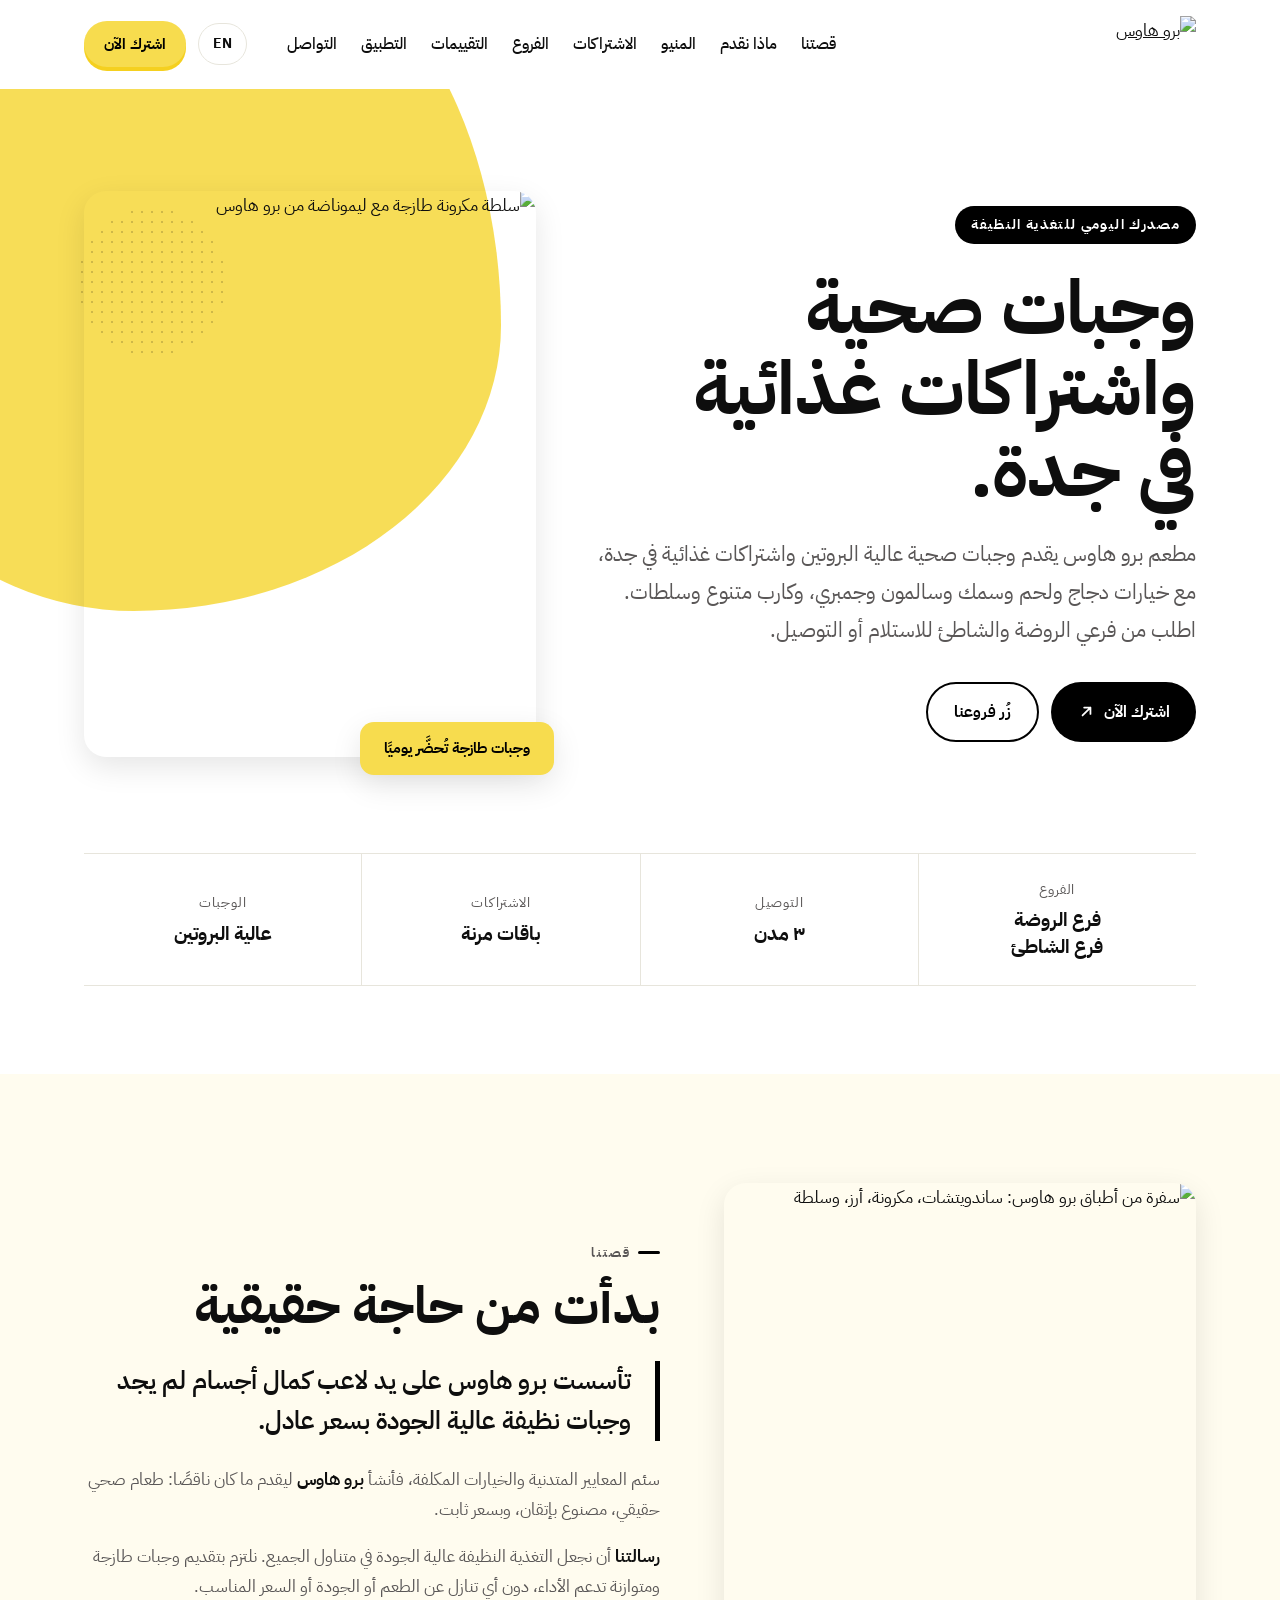
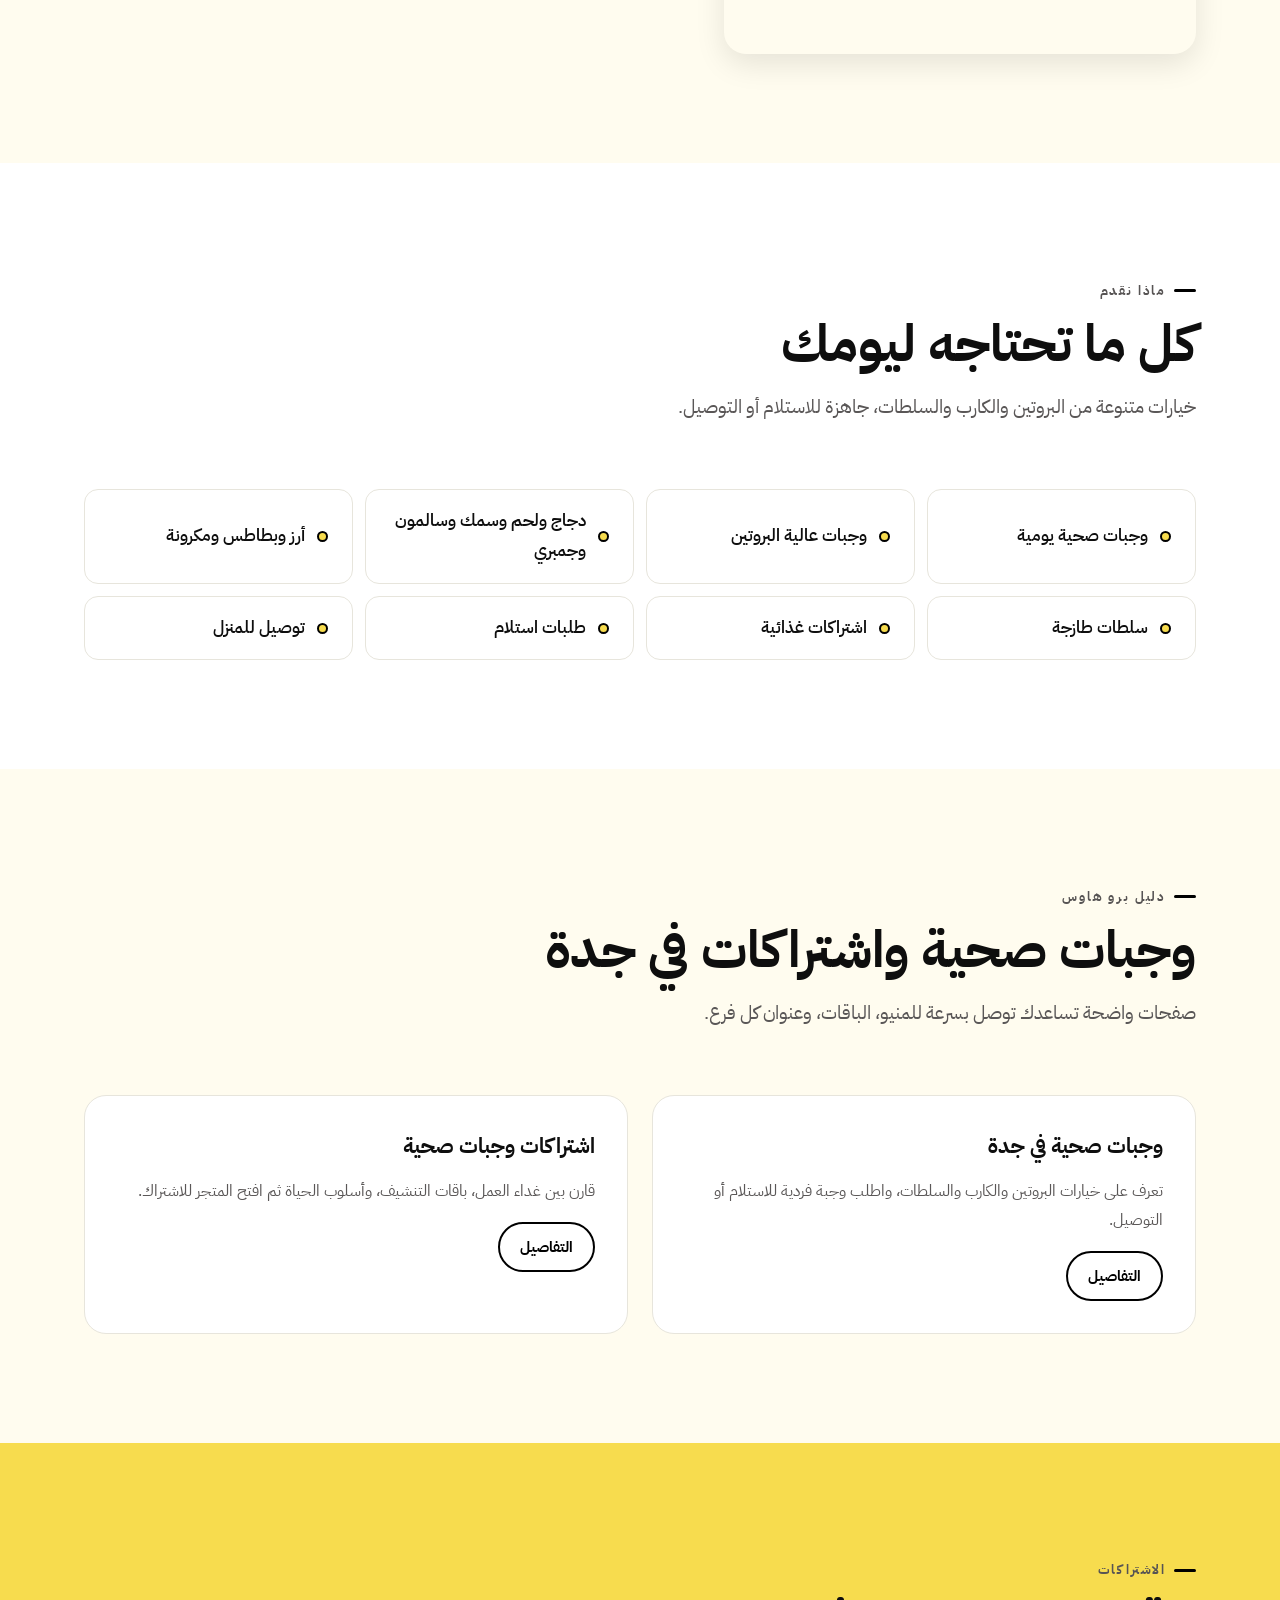
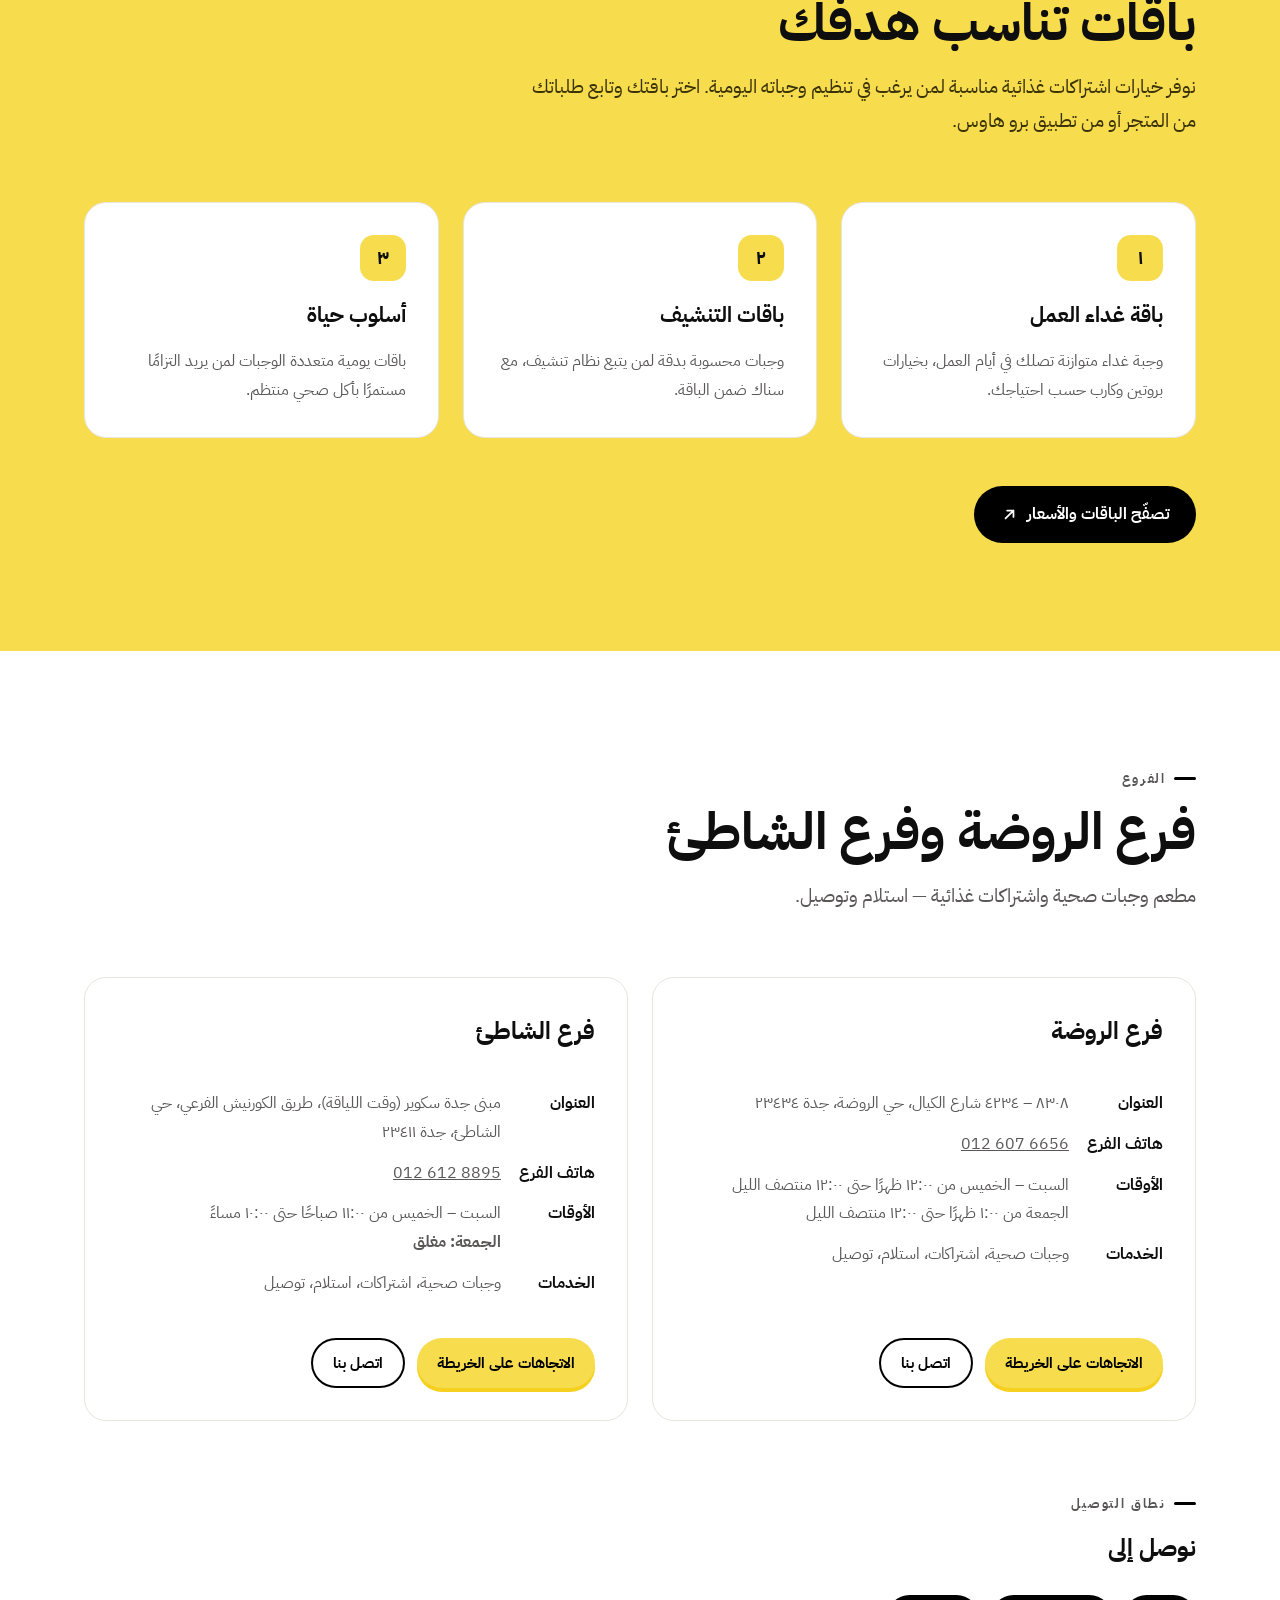
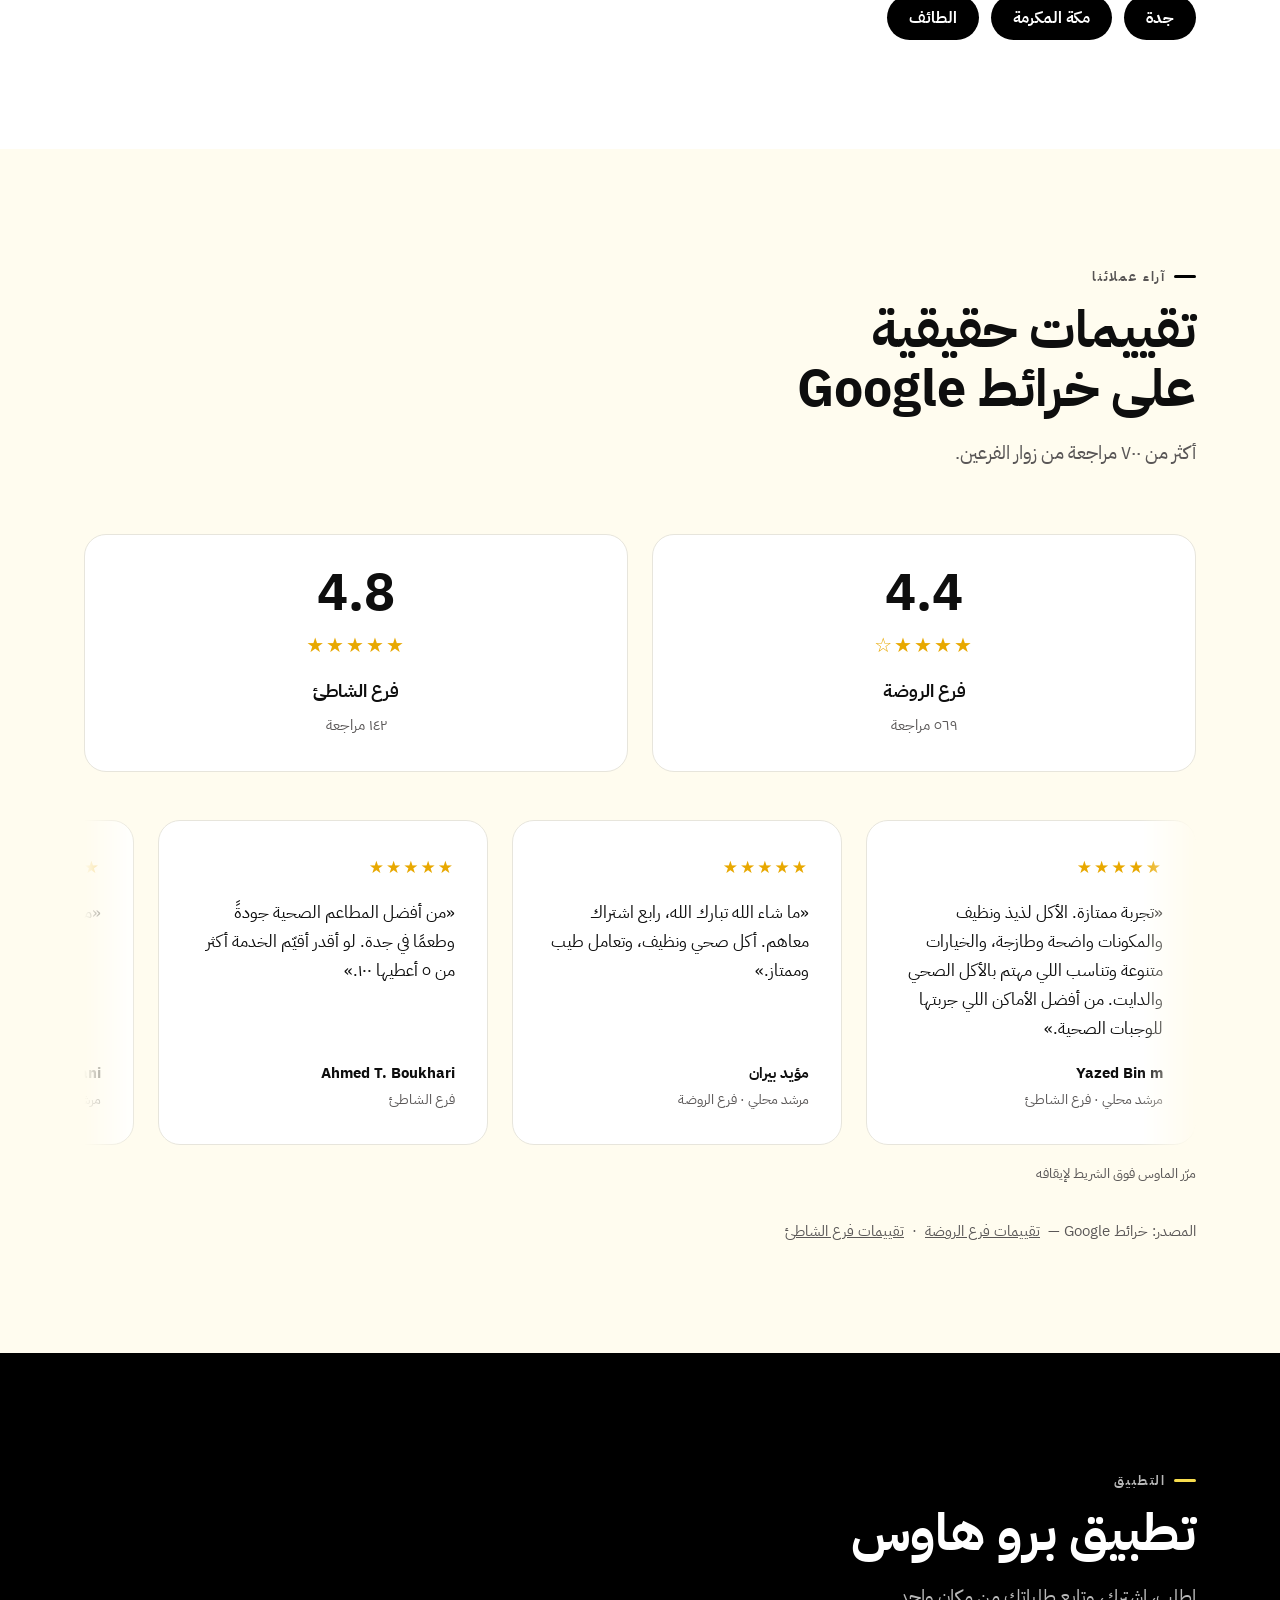
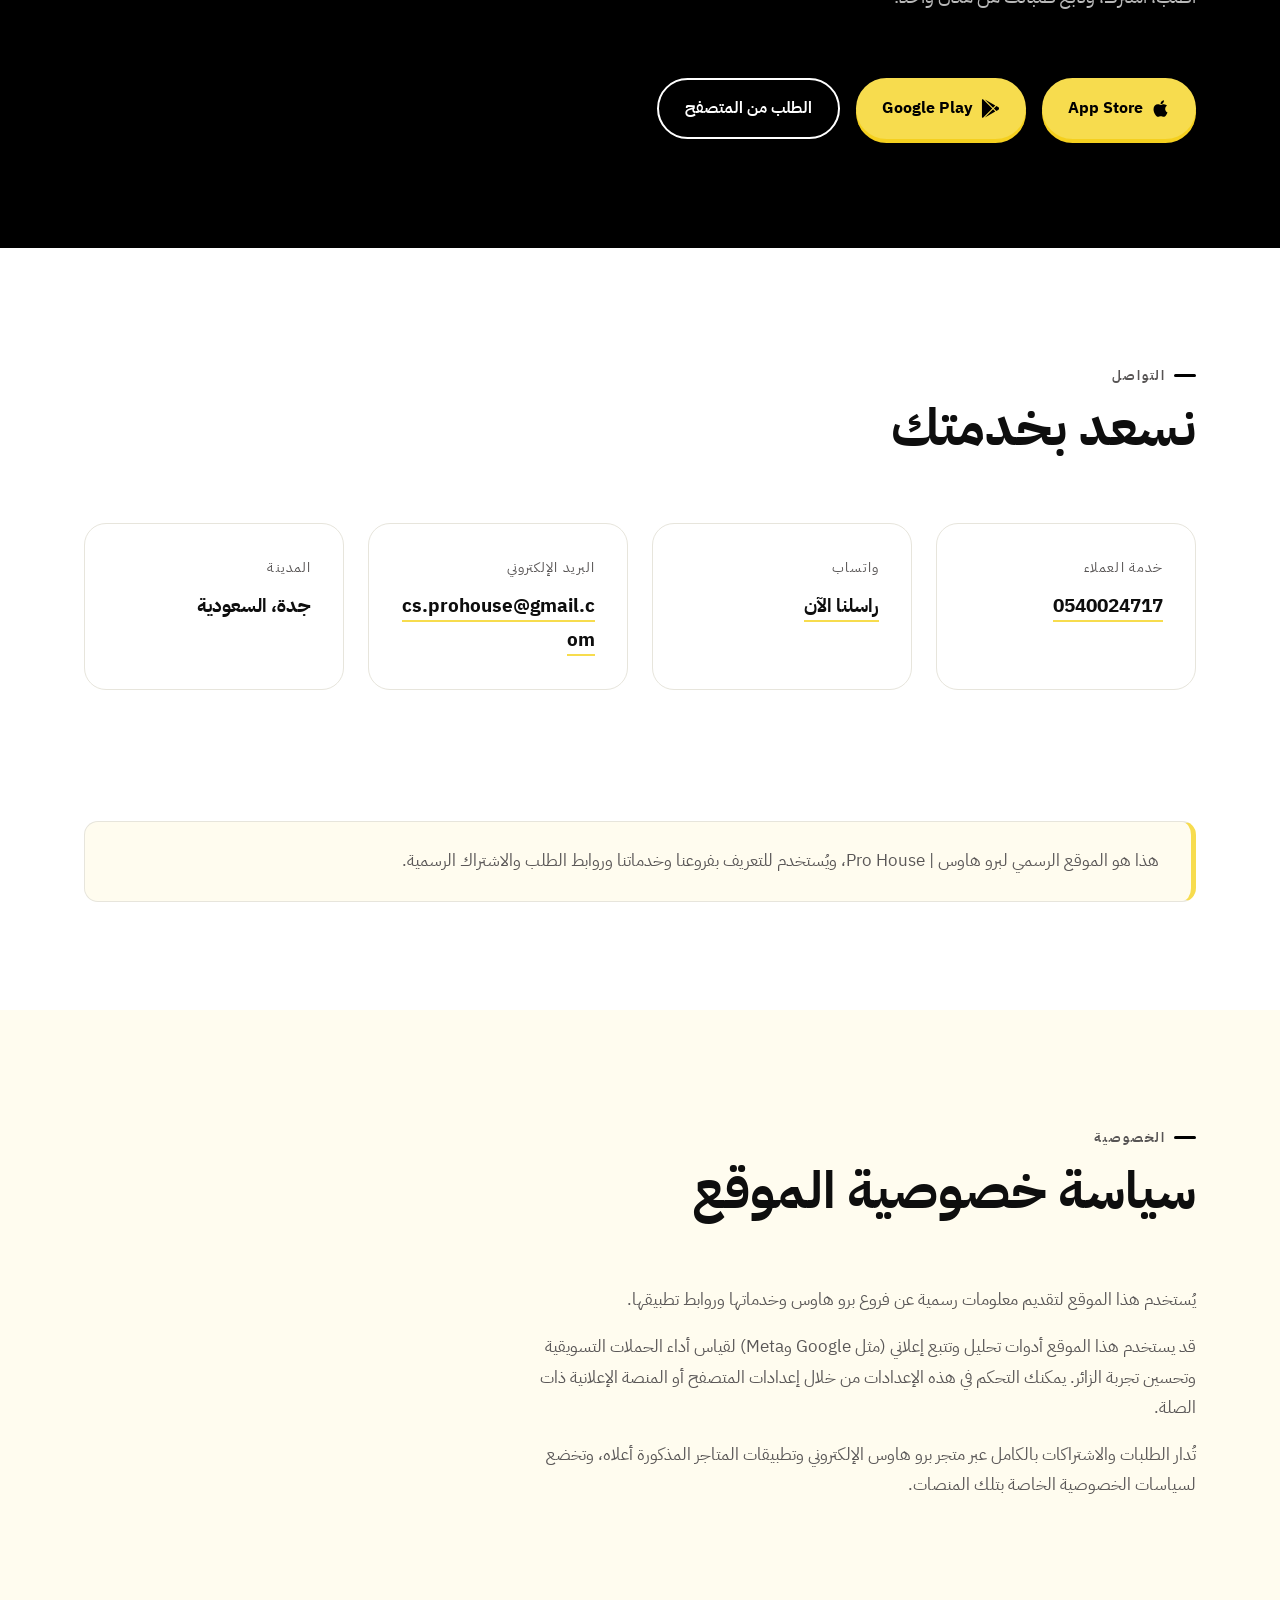
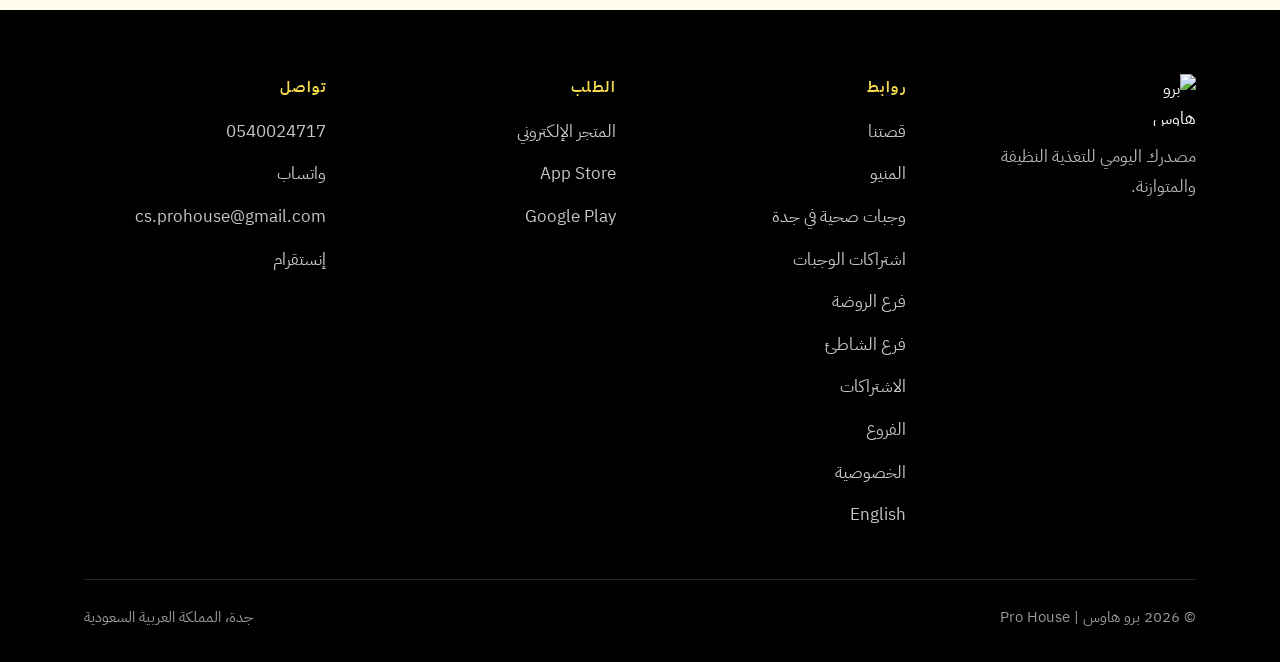
==== commit 3eea32c7: "Install Google Tag Manager container across all 14 pages Head snippet placed immediately after the c" ====
--- a/index.html
+++ b/index.html
@@ -2,6 +2,14 @@
 <html lang="ar" dir="rtl">
 <head>
 <meta charset="utf-8">
+
+<!-- Google Tag Manager -->
+<script>(function(w,d,s,l,i){w[l]=w[l]||[];w[l].push({'gtm.start':
+new Date().getTime(),event:'gtm.js'});var f=d.getElementsByTagName(s)[0],
+j=d.createElement(s),dl=l!='dataLayer'?'&l='+l:'';j.async=true;j.src=
+'https://www.googletagmanager.com/gtm.js?id='+i+dl;f.parentNode.insertBefore(j,f);
+})(window,document,'script','dataLayer','GTM-TFZWH9VH');</script>
+<!-- End Google Tag Manager -->
 <meta name="viewport" content="width=device-width, initial-scale=1">
 
 <!-- ===========================================================
@@ -25,7 +33,6 @@
 
 <title>وجبات صحية واشتراكات غذائية في جدة | برو هاوس</title>
 <meta name="description" content="مطعم برو هاوس يقدم وجبات صحية عالية البروتين واشتراكات غذائية في جدة. فرعا الروضة والشاطئ، مع الاستلام والتوصيل إلى جدة ومكة والطائف.">
-<meta name="robots" content="index,follow,max-image-preview:large">
 <link rel="canonical" href="https://prohouse.sa/">
 <link rel="alternate" hreflang="ar" href="https://prohouse.sa/">
 <link rel="alternate" hreflang="en" href="https://prohouse.sa/en/">
@@ -38,7 +45,6 @@
 <meta property="og:title" content="برو هاوس | Pro House — تغذية نظيفة ومتوازنة">
 <meta property="og:description" content="وجبات صحية عالية البروتين واشتراكات غذائية في جدة. توصيل لجدة ومكة والطائف.">
 <meta property="og:image" content="https://prohouse.sa/assets/brand/og-image.jpg">
-<meta property="og:image:alt" content="وجبات صحية ومتوازنة من برو هاوس في جدة">
 <meta name="twitter:card" content="summary_large_image">
 <meta name="twitter:title" content="وجبات صحية واشتراكات غذائية في جدة | برو هاوس">
 <meta name="twitter:description" content="وجبات صحية عالية البروتين واشتراكات غذائية من فرعي الروضة والشاطئ في جدة.">
@@ -55,6 +61,10 @@
 <link rel="stylesheet" href="assets/style.css">
 </head>
 <body>
+<!-- Google Tag Manager (noscript) -->
+<noscript><iframe src="https://www.googletagmanager.com/ns.html?id=GTM-TFZWH9VH"
+height="0" width="0" style="display:none;visibility:hidden"></iframe></noscript>
+<!-- End Google Tag Manager (noscript) -->
 
 <a class="skip" href="#main">تخطَّ إلى المحتوى</a>
 
@@ -77,8 +87,8 @@
 
     <div class="nav-actions">
       <a class="lang-link" href="en/" hreflang="en" lang="en">EN</a>
-      <a class="btn btn-yellow btn-sm" href="https://app.techrar.com/prohouse?lang=ar" target="_blank" rel="noopener">اشترك الآن</a>
-      <button class="nav-toggle" type="button" aria-label="القائمة" aria-expanded="false" aria-controls="nav">
+      <a class="btn btn-yellow btn-sm" href="https://app.techrar.com/prohouse" target="_blank" rel="noopener">اشترك الآن</a>
+      <button class="nav-toggle" aria-label="القائمة" aria-expanded="false" aria-controls="nav">
         <span></span><span></span><span></span>
       </button>
     </div>
@@ -102,7 +112,7 @@
           اطلب من فرعي الروضة والشاطئ للاستلام أو التوصيل.
         </p>
         <div class="hero-cta">
-          <a class="btn btn-primary" href="https://app.techrar.com/prohouse?lang=ar" target="_blank" rel="noopener">
+          <a class="btn btn-primary" href="https://app.techrar.com/prohouse" target="_blank" rel="noopener">
             اشترك الآن
             <svg viewBox="0 0 24 24" aria-hidden="true"><path d="M7 17L17 7M17 7H9M17 7v8" stroke="currentColor" stroke-width="2.2" fill="none" stroke-linecap="round" stroke-linejoin="round"/></svg>
           </a>
@@ -183,7 +193,7 @@
         <h2 class="sec-title">وجبات صحية واشتراكات في جدة</h2>
         <p class="sec-lede">صفحات واضحة تساعدك توصل بسرعة للمنيو، الباقات، وعنوان كل فرع.</p>
       </div>
-      <div class="grid grid-3" style="margin-top:var(--s6)">
+      <div class="grid grid-2" style="margin-top:var(--s6)">
         <article class="card reveal">
           <h3><a href="healthy-meals-jeddah/" style="text-decoration:none">وجبات صحية في جدة</a></h3>
           <p>تعرف على خيارات البروتين والكارب والسلطات، واطلب وجبة فردية للاستلام أو التوصيل.</p>
@@ -193,11 +203,6 @@
           <h3><a href="meal-subscriptions-jeddah/" style="text-decoration:none">اشتراكات وجبات صحية</a></h3>
           <p>قارن بين غداء العمل، باقات التنشيف، وأسلوب الحياة ثم افتح المتجر للاشتراك.</p>
           <a class="btn btn-outline btn-sm" href="meal-subscriptions-jeddah/" style="margin-top:var(--s4)">التفاصيل</a>
-        </article>
-        <article class="card reveal d2" data-promotion-id="trial_3_chicken_65">
-          <h3><a href="offers/3-chicken-meals-65/" style="text-decoration:none">عرض 3 وجبات دجاج بـ65 ريال</a></h3>
-          <p>عرض تجربة لغير المشتركين: 3 وجبات دجاج بسعر 65 ريال بدل 84 ريال، لفترة محدودة.</p>
-          <a class="btn btn-outline btn-sm" href="offers/3-chicken-meals-65/" data-track="trial_offer_homepage" style="margin-top:var(--s4)">تفاصيل العرض</a>
         </article>
       </div>
     </div>
@@ -235,7 +240,7 @@
       </div>
 
       <div class="hero-cta reveal d1" style="margin-top:var(--s7)">
-        <a class="btn btn-primary" href="https://app.techrar.com/prohouse?lang=ar" target="_blank" rel="noopener">
+        <a class="btn btn-primary" href="https://app.techrar.com/prohouse" target="_blank" rel="noopener">
           تصفّح الباقات والأسعار
           <svg viewBox="0 0 24 24" aria-hidden="true"><path d="M7 17L17 7M17 7H9M17 7v8" stroke="currentColor" stroke-width="2.2" fill="none" stroke-linecap="round" stroke-linejoin="round"/></svg>
         </a>
@@ -321,7 +326,7 @@
       <div class="marquee reveal d2">
         <div class="marquee-track">
           <!-- set 1 — the real, readable one -->
-          <article class="review"><div class="stars" aria-label="خمس نجوم من خمس">★★★★★</div><blockquote>«تجربة ممتازة. الأكل لذيذ ونظيف والمكونات واضحة وطازجة، والخيارات متنوعة وتناسب اللي مهتم بالأكل الصحي. من أفضل الأماكن اللي جربتها للوجبات الصحية.»</blockquote><div><div class="by">Yazed Bin m</div><div class="meta">مرشد محلي · فرع الشاطئ</div></div></article>
+          <article class="review"><div class="stars" aria-label="خمس نجوم من خمس">★★★★★</div><blockquote>«تجربة ممتازة. الأكل لذيذ ونظيف والمكونات واضحة وطازجة، والخيارات متنوعة وتناسب اللي مهتم بالأكل الصحي والدايت. من أفضل الأماكن اللي جربتها للوجبات الصحية.»</blockquote><div><div class="by">Yazed Bin m</div><div class="meta">مرشد محلي · فرع الشاطئ</div></div></article>
           <article class="review"><div class="stars" aria-label="خمس نجوم من خمس">★★★★★</div><blockquote>«ما شاء الله تبارك الله، رابع اشتراك معاهم. أكل صحي ونظيف، وتعامل طيب وممتاز.»</blockquote><div><div class="by">مؤيد بيران</div><div class="meta">مرشد محلي · فرع الروضة</div></div></article>
           <article class="review"><div class="stars" aria-label="خمس نجوم من خمس">★★★★★</div><blockquote>«من أفضل المطاعم الصحية جودةً وطعمًا في جدة. لو أقدر أقيّم الخدمة أكثر من ٥ أعطيها ١٠٠.»</blockquote><div><div class="by">Ahmed T. Boukhari</div><div class="meta">فرع الشاطئ</div></div></article>
           <article class="review"><div class="stars" aria-label="خمس نجوم من خمس">★★★★★</div><blockquote>«ممتاز: طعم وسعر وخدمة.»</blockquote><div><div class="by">Anas Almaimani</div><div class="meta">مرشد محلي · فرع الشاطئ</div></div></article>
@@ -332,7 +337,7 @@
           <article class="review"><div class="stars" aria-label="خمس نجوم من خمس">★★★★★</div><blockquote>«تعامل راقٍ وخدمة مميزة، وحرص واضح على راحة الزبائن. تجربة ممتازة.»</blockquote><div><div class="by">رائد</div><div class="meta">مرشد محلي · فرع الشاطئ</div></div></article>
 
           <!-- set 2 — duplicate, purely visual, hidden from assistive tech -->
-          <article class="review" aria-hidden="true"><div class="stars">★★★★★</div><blockquote>«تجربة ممتازة. الأكل لذيذ ونظيف والمكونات واضحة وطازجة، والخيارات متنوعة وتناسب اللي مهتم بالأكل الصحي. من أفضل الأماكن اللي جربتها للوجبات الصحية.»</blockquote><div><div class="by">Yazed Bin m</div><div class="meta">مرشد محلي · فرع الشاطئ</div></div></article>
+          <article class="review" aria-hidden="true"><div class="stars">★★★★★</div><blockquote>«تجربة ممتازة. الأكل لذيذ ونظيف والمكونات واضحة وطازجة، والخيارات متنوعة وتناسب اللي مهتم بالأكل الصحي والدايت. من أفضل الأماكن اللي جربتها للوجبات الصحية.»</blockquote><div><div class="by">Yazed Bin m</div><div class="meta">مرشد محلي · فرع الشاطئ</div></div></article>
           <article class="review" aria-hidden="true"><div class="stars">★★★★★</div><blockquote>«ما شاء الله تبارك الله، رابع اشتراك معاهم. أكل صحي ونظيف، وتعامل طيب وممتاز.»</blockquote><div><div class="by">مؤيد بيران</div><div class="meta">مرشد محلي · فرع الروضة</div></div></article>
           <article class="review" aria-hidden="true"><div class="stars">★★★★★</div><blockquote>«من أفضل المطاعم الصحية جودةً وطعمًا في جدة. لو أقدر أقيّم الخدمة أكثر من ٥ أعطيها ١٠٠.»</blockquote><div><div class="by">Ahmed T. Boukhari</div><div class="meta">فرع الشاطئ</div></div></article>
           <article class="review" aria-hidden="true"><div class="stars">★★★★★</div><blockquote>«ممتاز: طعم وسعر وخدمة.»</blockquote><div><div class="by">Anas Almaimani</div><div class="meta">مرشد محلي · فرع الشاطئ</div></div></article>
@@ -371,7 +376,7 @@
           <svg viewBox="0 0 512 512" aria-hidden="true"><path d="M325.3 234.3L104.6 13l280.8 161.2-60.1 60.1zM47 0C34 6.8 25.3 19.2 25.3 35.3v441.3c0 16.1 8.7 28.5 21.7 35.3l256.6-256L47 0zm425.2 225.6l-58.9-34.1-65.7 64.5 65.7 64.5 60.1-34.1c18-14.3 18-46.5-1.2-60.8zM104.6 499l280.8-161.2-60.1-60.1L104.6 499z"/></svg>
           Google Play
         </a>
-        <a class="btn btn-outline" href="https://app.techrar.com/prohouse?lang=ar" target="_blank" rel="noopener">الطلب من المتصفح</a>
+        <a class="btn btn-outline" href="https://app.techrar.com/prohouse" target="_blank" rel="noopener">الطلب من المتصفح</a>
       </div>
     </div>
   </section>
@@ -478,7 +483,7 @@
       <div>
         <h4>الطلب</h4>
         <ul>
-          <li><a href="https://app.techrar.com/prohouse?lang=ar" target="_blank" rel="noopener">المتجر الإلكتروني</a></li>
+          <li><a href="https://app.techrar.com/prohouse" target="_blank" rel="noopener">المتجر الإلكتروني</a></li>
           <li><a href="https://apps.apple.com/sa/app/pro-house-%D8%A8%D8%B1%D9%88-%D9%87%D8%A7%D9%88%D8%B3/id6466739432?l=ar" target="_blank" rel="noopener">App Store</a></li>
           <li><a href="https://play.google.com/store/apps/details?id=com.yumealz.prohouse" target="_blank" rel="noopener">Google Play</a></li>
         </ul>
@@ -550,19 +555,6 @@
         "@id": "https://prohouse.sa/#organization"
       },
       "inLanguage": "ar"
-    },
-    {
-      "@type": "Offer",
-      "@id": "https://prohouse.sa/offers/3-chicken-meals-65/#offer",
-      "name": "3 وجبات دجاج صحية بـ65 ريال",
-      "description": "عرض تجربة للعملاء الجدد غير المشتركين في جدة: 3 وجبات دجاج صحية بـ65 ريال بدل 84 ريال.",
-      "price": "65",
-      "priceCurrency": "SAR",
-      "availability": "https://schema.org/LimitedAvailability",
-      "url": "https://prohouse.sa/offers/3-chicken-meals-65/",
-      "seller": {
-        "@id": "https://prohouse.sa/#organization"
-      }
     },
     {
       "@type": "Restaurant",
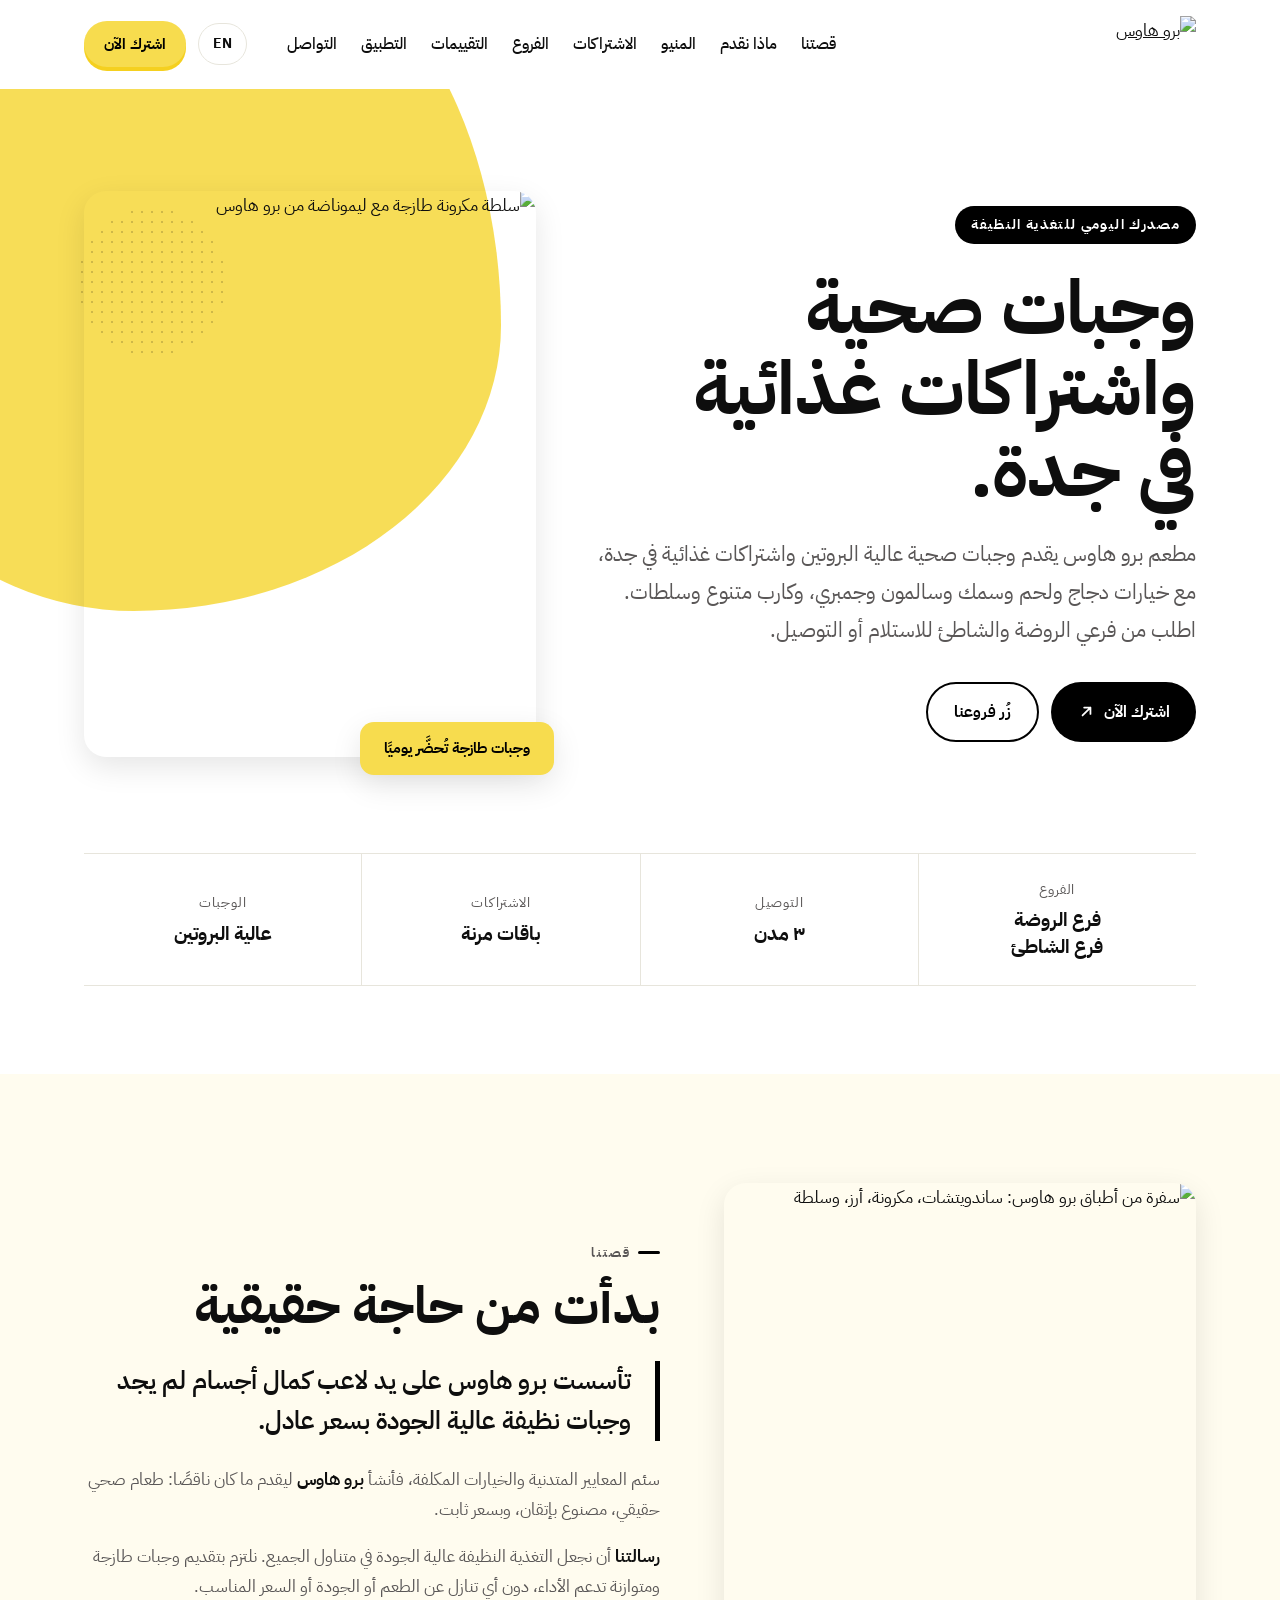
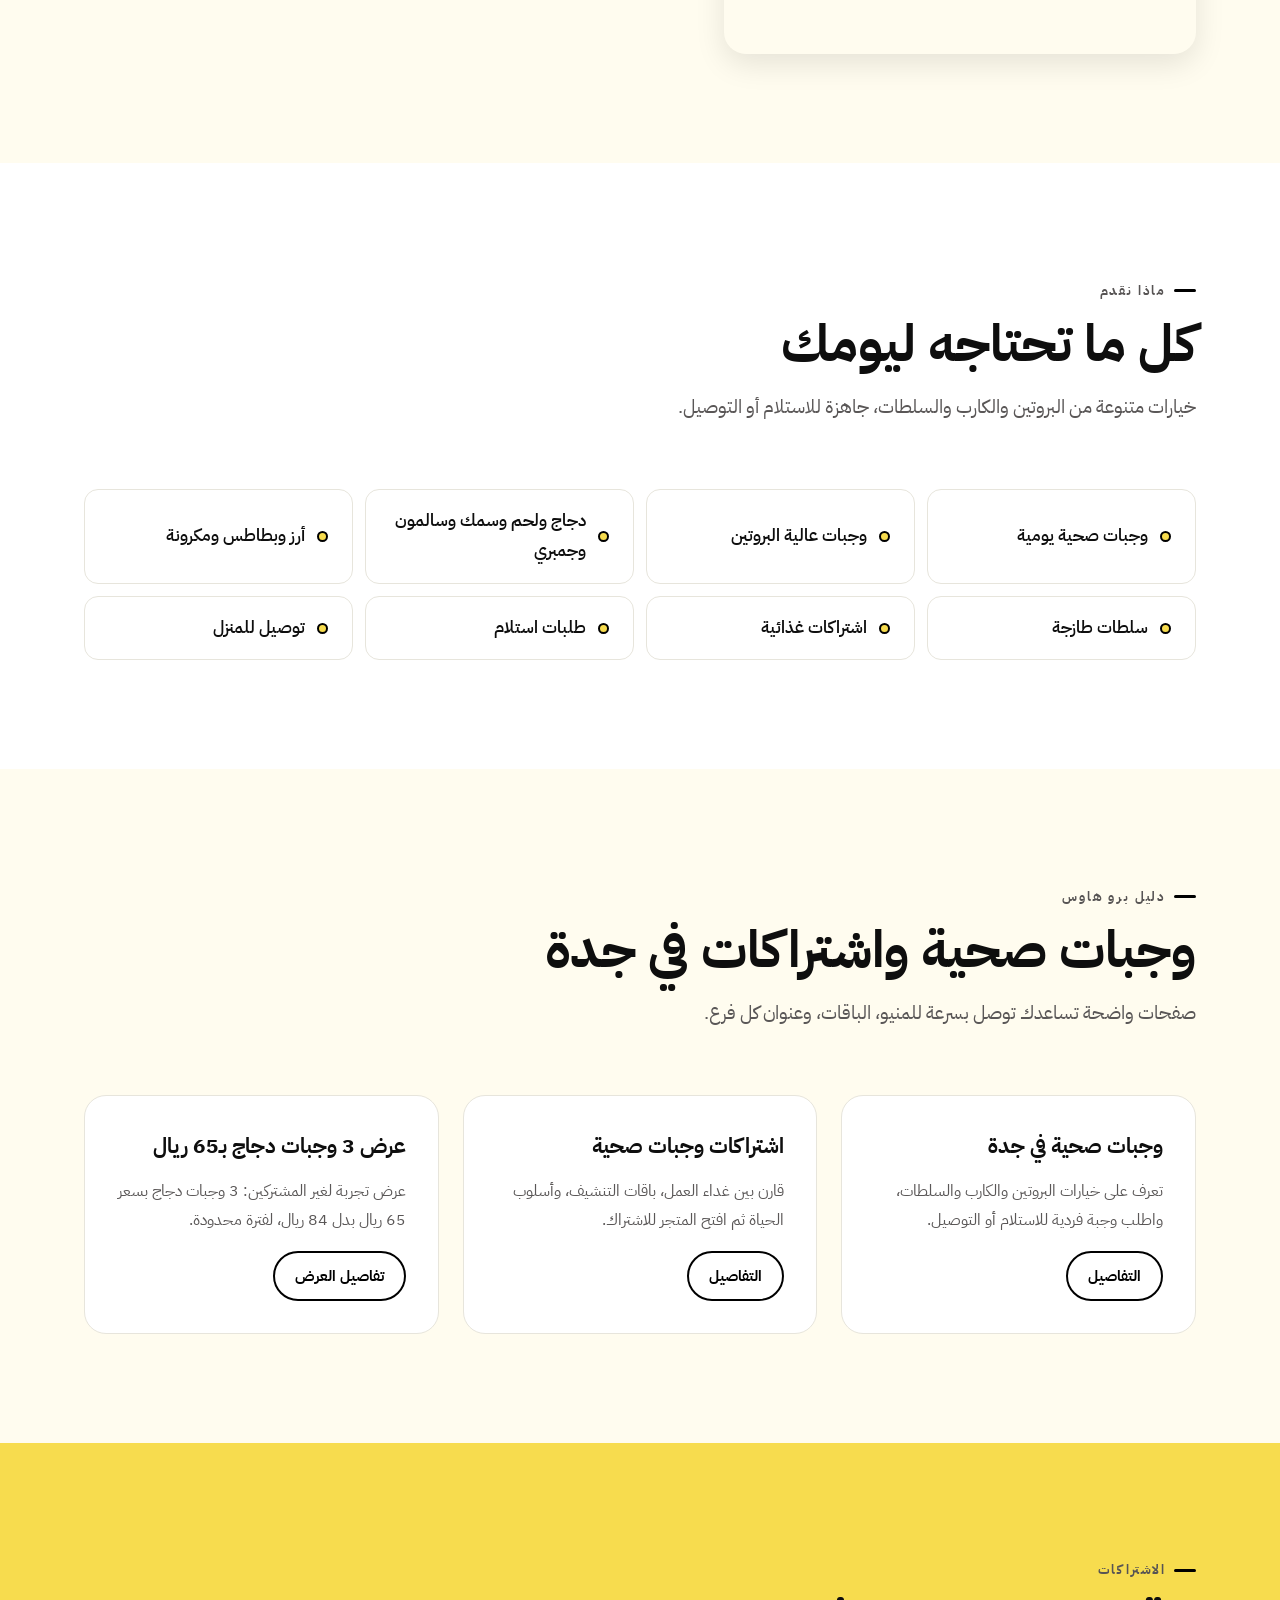
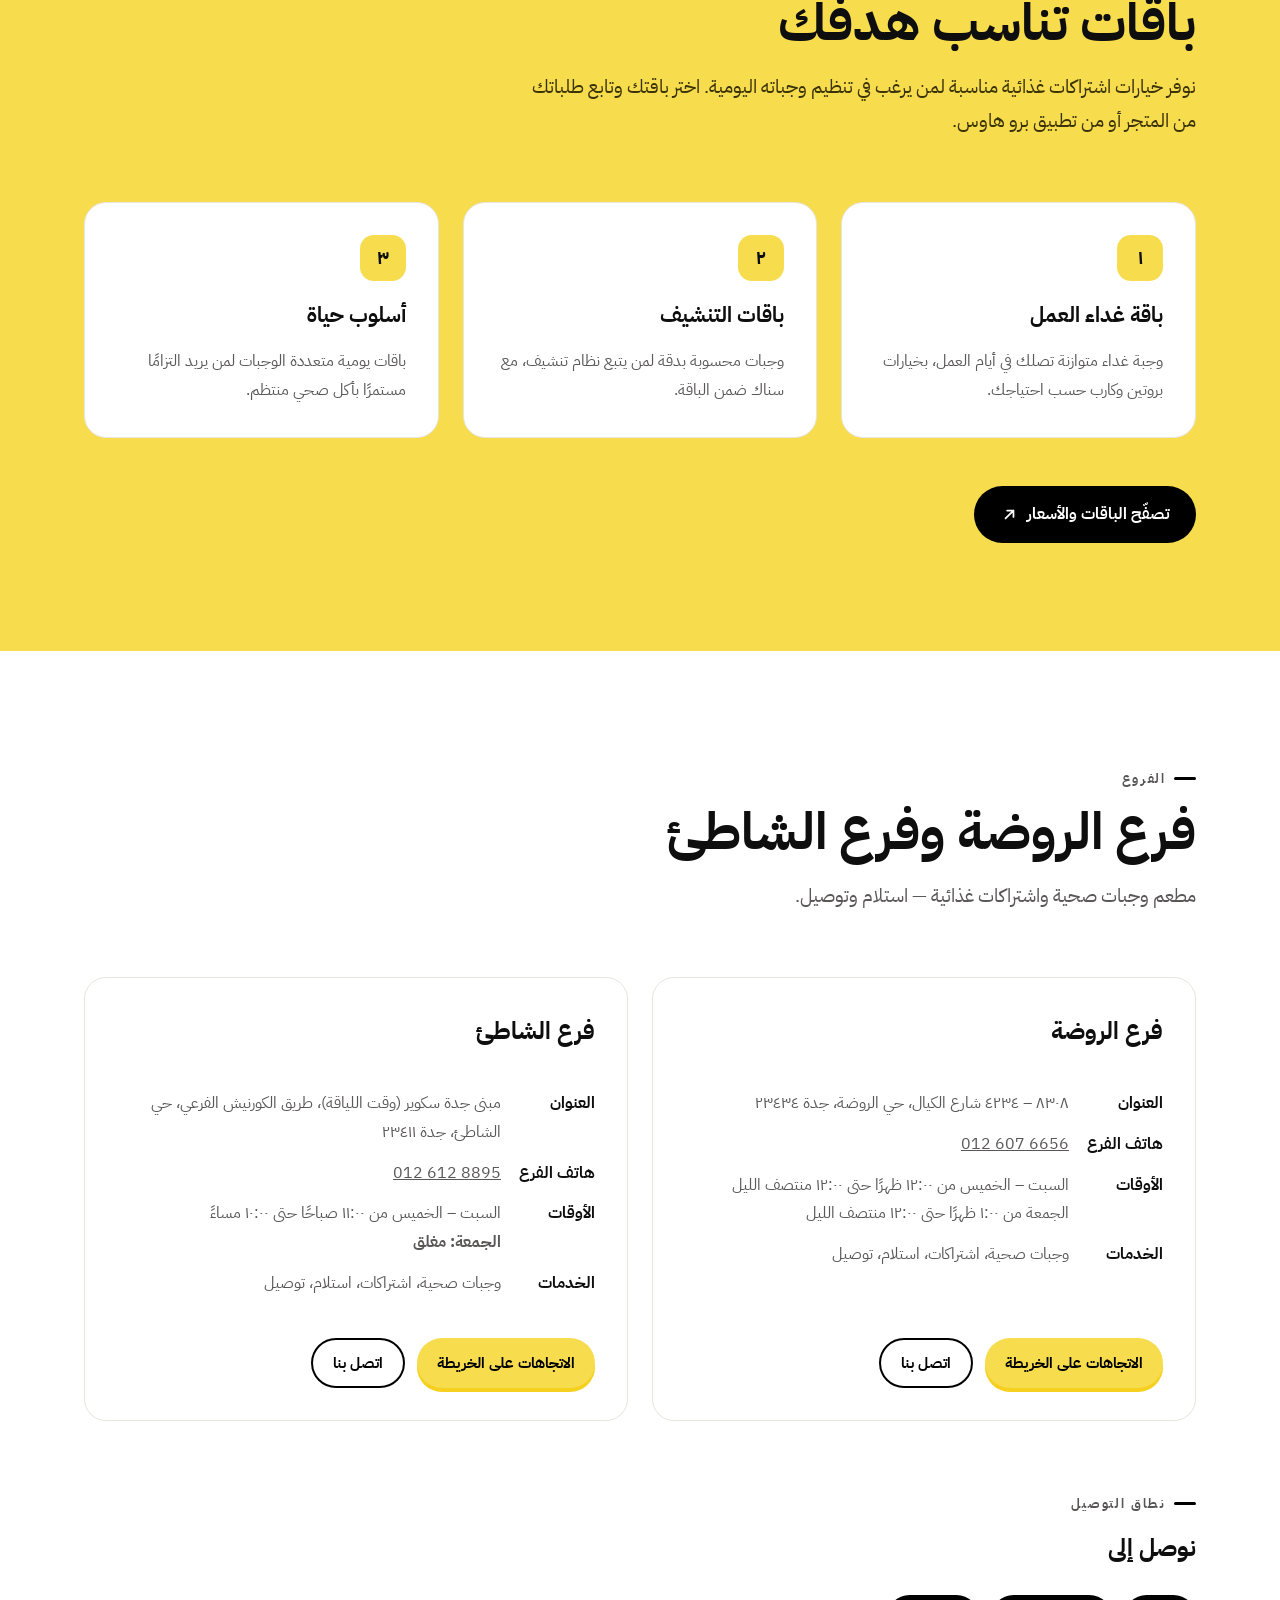
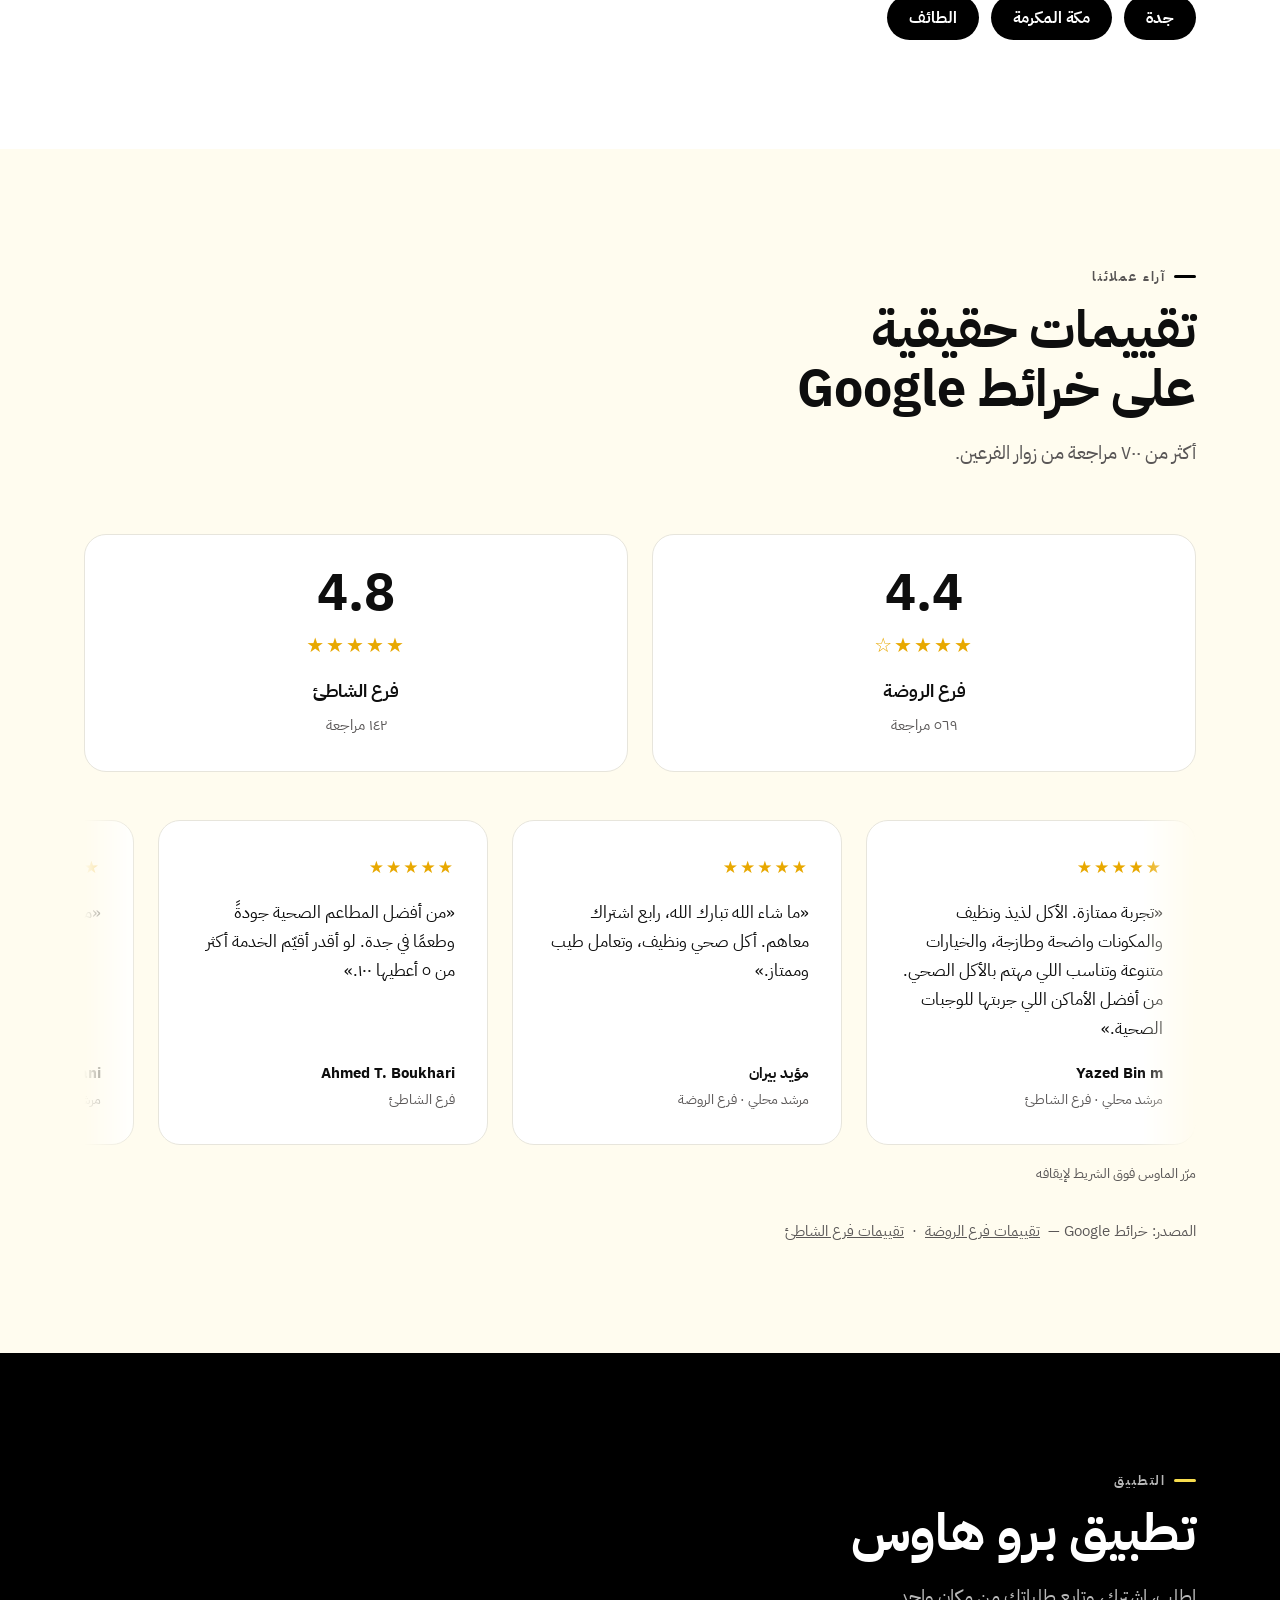
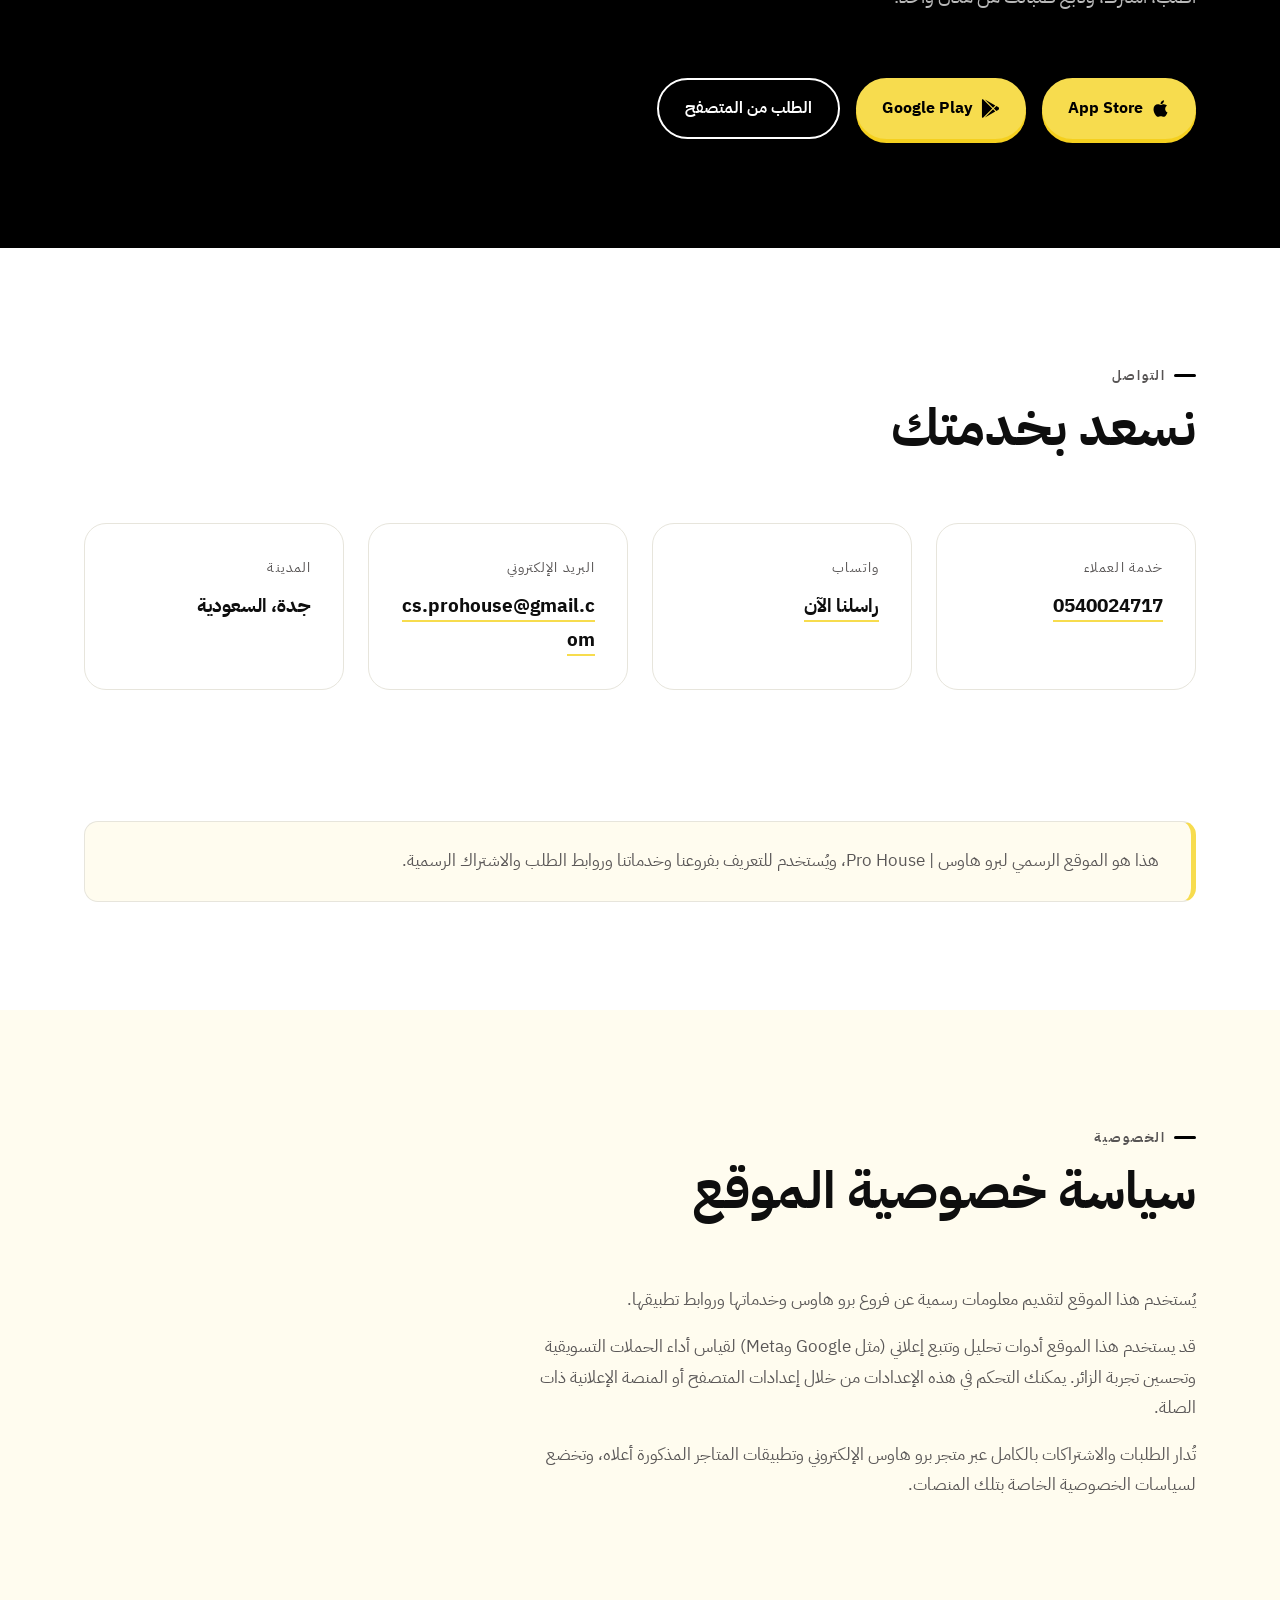
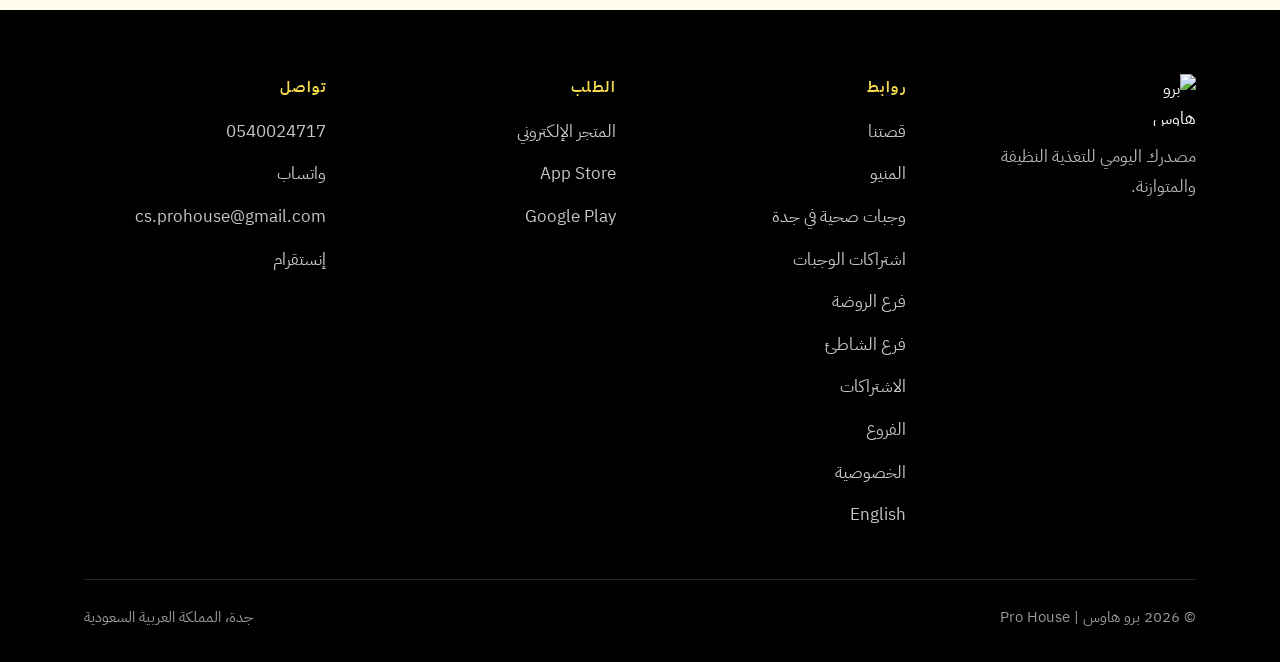
==== commit 2b312f75: "Merge remote work (Meta Pixel, SEO) with local GTM installation Resolved by keeping the parallel ses" ====
--- a/index.html
+++ b/index.html
@@ -33,6 +33,7 @@
 
 <title>وجبات صحية واشتراكات غذائية في جدة | برو هاوس</title>
 <meta name="description" content="مطعم برو هاوس يقدم وجبات صحية عالية البروتين واشتراكات غذائية في جدة. فرعا الروضة والشاطئ، مع الاستلام والتوصيل إلى جدة ومكة والطائف.">
+<meta name="robots" content="index,follow,max-image-preview:large">
 <link rel="canonical" href="https://prohouse.sa/">
 <link rel="alternate" hreflang="ar" href="https://prohouse.sa/">
 <link rel="alternate" hreflang="en" href="https://prohouse.sa/en/">
@@ -45,6 +46,7 @@
 <meta property="og:title" content="برو هاوس | Pro House — تغذية نظيفة ومتوازنة">
 <meta property="og:description" content="وجبات صحية عالية البروتين واشتراكات غذائية في جدة. توصيل لجدة ومكة والطائف.">
 <meta property="og:image" content="https://prohouse.sa/assets/brand/og-image.jpg">
+<meta property="og:image:alt" content="وجبات صحية ومتوازنة من برو هاوس في جدة">
 <meta name="twitter:card" content="summary_large_image">
 <meta name="twitter:title" content="وجبات صحية واشتراكات غذائية في جدة | برو هاوس">
 <meta name="twitter:description" content="وجبات صحية عالية البروتين واشتراكات غذائية من فرعي الروضة والشاطئ في جدة.">
@@ -87,8 +89,8 @@
 
     <div class="nav-actions">
       <a class="lang-link" href="en/" hreflang="en" lang="en">EN</a>
-      <a class="btn btn-yellow btn-sm" href="https://app.techrar.com/prohouse" target="_blank" rel="noopener">اشترك الآن</a>
-      <button class="nav-toggle" aria-label="القائمة" aria-expanded="false" aria-controls="nav">
+      <a class="btn btn-yellow btn-sm" href="https://app.techrar.com/prohouse?lang=ar" target="_blank" rel="noopener">اشترك الآن</a>
+      <button class="nav-toggle" type="button" aria-label="القائمة" aria-expanded="false" aria-controls="nav">
         <span></span><span></span><span></span>
       </button>
     </div>
@@ -112,7 +114,7 @@
           اطلب من فرعي الروضة والشاطئ للاستلام أو التوصيل.
         </p>
         <div class="hero-cta">
-          <a class="btn btn-primary" href="https://app.techrar.com/prohouse" target="_blank" rel="noopener">
+          <a class="btn btn-primary" href="https://app.techrar.com/prohouse?lang=ar" target="_blank" rel="noopener">
             اشترك الآن
             <svg viewBox="0 0 24 24" aria-hidden="true"><path d="M7 17L17 7M17 7H9M17 7v8" stroke="currentColor" stroke-width="2.2" fill="none" stroke-linecap="round" stroke-linejoin="round"/></svg>
           </a>
@@ -193,7 +195,7 @@
         <h2 class="sec-title">وجبات صحية واشتراكات في جدة</h2>
         <p class="sec-lede">صفحات واضحة تساعدك توصل بسرعة للمنيو، الباقات، وعنوان كل فرع.</p>
       </div>
-      <div class="grid grid-2" style="margin-top:var(--s6)">
+      <div class="grid grid-3" style="margin-top:var(--s6)">
         <article class="card reveal">
           <h3><a href="healthy-meals-jeddah/" style="text-decoration:none">وجبات صحية في جدة</a></h3>
           <p>تعرف على خيارات البروتين والكارب والسلطات، واطلب وجبة فردية للاستلام أو التوصيل.</p>
@@ -203,6 +205,11 @@
           <h3><a href="meal-subscriptions-jeddah/" style="text-decoration:none">اشتراكات وجبات صحية</a></h3>
           <p>قارن بين غداء العمل، باقات التنشيف، وأسلوب الحياة ثم افتح المتجر للاشتراك.</p>
           <a class="btn btn-outline btn-sm" href="meal-subscriptions-jeddah/" style="margin-top:var(--s4)">التفاصيل</a>
+        </article>
+        <article class="card reveal d2" data-promotion-id="trial_3_chicken_65">
+          <h3><a href="offers/3-chicken-meals-65/" style="text-decoration:none">عرض 3 وجبات دجاج بـ65 ريال</a></h3>
+          <p>عرض تجربة لغير المشتركين: 3 وجبات دجاج بسعر 65 ريال بدل 84 ريال، لفترة محدودة.</p>
+          <a class="btn btn-outline btn-sm" href="offers/3-chicken-meals-65/" data-track="trial_offer_homepage" style="margin-top:var(--s4)">تفاصيل العرض</a>
         </article>
       </div>
     </div>
@@ -240,7 +247,7 @@
       </div>
 
       <div class="hero-cta reveal d1" style="margin-top:var(--s7)">
-        <a class="btn btn-primary" href="https://app.techrar.com/prohouse" target="_blank" rel="noopener">
+        <a class="btn btn-primary" href="https://app.techrar.com/prohouse?lang=ar" target="_blank" rel="noopener">
           تصفّح الباقات والأسعار
           <svg viewBox="0 0 24 24" aria-hidden="true"><path d="M7 17L17 7M17 7H9M17 7v8" stroke="currentColor" stroke-width="2.2" fill="none" stroke-linecap="round" stroke-linejoin="round"/></svg>
         </a>
@@ -326,7 +333,7 @@
       <div class="marquee reveal d2">
         <div class="marquee-track">
           <!-- set 1 — the real, readable one -->
-          <article class="review"><div class="stars" aria-label="خمس نجوم من خمس">★★★★★</div><blockquote>«تجربة ممتازة. الأكل لذيذ ونظيف والمكونات واضحة وطازجة، والخيارات متنوعة وتناسب اللي مهتم بالأكل الصحي والدايت. من أفضل الأماكن اللي جربتها للوجبات الصحية.»</blockquote><div><div class="by">Yazed Bin m</div><div class="meta">مرشد محلي · فرع الشاطئ</div></div></article>
+          <article class="review"><div class="stars" aria-label="خمس نجوم من خمس">★★★★★</div><blockquote>«تجربة ممتازة. الأكل لذيذ ونظيف والمكونات واضحة وطازجة، والخيارات متنوعة وتناسب اللي مهتم بالأكل الصحي. من أفضل الأماكن اللي جربتها للوجبات الصحية.»</blockquote><div><div class="by">Yazed Bin m</div><div class="meta">مرشد محلي · فرع الشاطئ</div></div></article>
           <article class="review"><div class="stars" aria-label="خمس نجوم من خمس">★★★★★</div><blockquote>«ما شاء الله تبارك الله، رابع اشتراك معاهم. أكل صحي ونظيف، وتعامل طيب وممتاز.»</blockquote><div><div class="by">مؤيد بيران</div><div class="meta">مرشد محلي · فرع الروضة</div></div></article>
           <article class="review"><div class="stars" aria-label="خمس نجوم من خمس">★★★★★</div><blockquote>«من أفضل المطاعم الصحية جودةً وطعمًا في جدة. لو أقدر أقيّم الخدمة أكثر من ٥ أعطيها ١٠٠.»</blockquote><div><div class="by">Ahmed T. Boukhari</div><div class="meta">فرع الشاطئ</div></div></article>
           <article class="review"><div class="stars" aria-label="خمس نجوم من خمس">★★★★★</div><blockquote>«ممتاز: طعم وسعر وخدمة.»</blockquote><div><div class="by">Anas Almaimani</div><div class="meta">مرشد محلي · فرع الشاطئ</div></div></article>
@@ -337,7 +344,7 @@
           <article class="review"><div class="stars" aria-label="خمس نجوم من خمس">★★★★★</div><blockquote>«تعامل راقٍ وخدمة مميزة، وحرص واضح على راحة الزبائن. تجربة ممتازة.»</blockquote><div><div class="by">رائد</div><div class="meta">مرشد محلي · فرع الشاطئ</div></div></article>
 
           <!-- set 2 — duplicate, purely visual, hidden from assistive tech -->
-          <article class="review" aria-hidden="true"><div class="stars">★★★★★</div><blockquote>«تجربة ممتازة. الأكل لذيذ ونظيف والمكونات واضحة وطازجة، والخيارات متنوعة وتناسب اللي مهتم بالأكل الصحي والدايت. من أفضل الأماكن اللي جربتها للوجبات الصحية.»</blockquote><div><div class="by">Yazed Bin m</div><div class="meta">مرشد محلي · فرع الشاطئ</div></div></article>
+          <article class="review" aria-hidden="true"><div class="stars">★★★★★</div><blockquote>«تجربة ممتازة. الأكل لذيذ ونظيف والمكونات واضحة وطازجة، والخيارات متنوعة وتناسب اللي مهتم بالأكل الصحي. من أفضل الأماكن اللي جربتها للوجبات الصحية.»</blockquote><div><div class="by">Yazed Bin m</div><div class="meta">مرشد محلي · فرع الشاطئ</div></div></article>
           <article class="review" aria-hidden="true"><div class="stars">★★★★★</div><blockquote>«ما شاء الله تبارك الله، رابع اشتراك معاهم. أكل صحي ونظيف، وتعامل طيب وممتاز.»</blockquote><div><div class="by">مؤيد بيران</div><div class="meta">مرشد محلي · فرع الروضة</div></div></article>
           <article class="review" aria-hidden="true"><div class="stars">★★★★★</div><blockquote>«من أفضل المطاعم الصحية جودةً وطعمًا في جدة. لو أقدر أقيّم الخدمة أكثر من ٥ أعطيها ١٠٠.»</blockquote><div><div class="by">Ahmed T. Boukhari</div><div class="meta">فرع الشاطئ</div></div></article>
           <article class="review" aria-hidden="true"><div class="stars">★★★★★</div><blockquote>«ممتاز: طعم وسعر وخدمة.»</blockquote><div><div class="by">Anas Almaimani</div><div class="meta">مرشد محلي · فرع الشاطئ</div></div></article>
@@ -376,7 +383,7 @@
           <svg viewBox="0 0 512 512" aria-hidden="true"><path d="M325.3 234.3L104.6 13l280.8 161.2-60.1 60.1zM47 0C34 6.8 25.3 19.2 25.3 35.3v441.3c0 16.1 8.7 28.5 21.7 35.3l256.6-256L47 0zm425.2 225.6l-58.9-34.1-65.7 64.5 65.7 64.5 60.1-34.1c18-14.3 18-46.5-1.2-60.8zM104.6 499l280.8-161.2-60.1-60.1L104.6 499z"/></svg>
           Google Play
         </a>
-        <a class="btn btn-outline" href="https://app.techrar.com/prohouse" target="_blank" rel="noopener">الطلب من المتصفح</a>
+        <a class="btn btn-outline" href="https://app.techrar.com/prohouse?lang=ar" target="_blank" rel="noopener">الطلب من المتصفح</a>
       </div>
     </div>
   </section>
@@ -483,7 +490,7 @@
       <div>
         <h4>الطلب</h4>
         <ul>
-          <li><a href="https://app.techrar.com/prohouse" target="_blank" rel="noopener">المتجر الإلكتروني</a></li>
+          <li><a href="https://app.techrar.com/prohouse?lang=ar" target="_blank" rel="noopener">المتجر الإلكتروني</a></li>
           <li><a href="https://apps.apple.com/sa/app/pro-house-%D8%A8%D8%B1%D9%88-%D9%87%D8%A7%D9%88%D8%B3/id6466739432?l=ar" target="_blank" rel="noopener">App Store</a></li>
           <li><a href="https://play.google.com/store/apps/details?id=com.yumealz.prohouse" target="_blank" rel="noopener">Google Play</a></li>
         </ul>
@@ -555,6 +562,19 @@
         "@id": "https://prohouse.sa/#organization"
       },
       "inLanguage": "ar"
+    },
+    {
+      "@type": "Offer",
+      "@id": "https://prohouse.sa/offers/3-chicken-meals-65/#offer",
+      "name": "3 وجبات دجاج صحية بـ65 ريال",
+      "description": "عرض تجربة للعملاء الجدد غير المشتركين في جدة: 3 وجبات دجاج صحية بـ65 ريال بدل 84 ريال.",
+      "price": "65",
+      "priceCurrency": "SAR",
+      "availability": "https://schema.org/LimitedAvailability",
+      "url": "https://prohouse.sa/offers/3-chicken-meals-65/",
+      "seller": {
+        "@id": "https://prohouse.sa/#organization"
+      }
     },
     {
       "@type": "Restaurant",
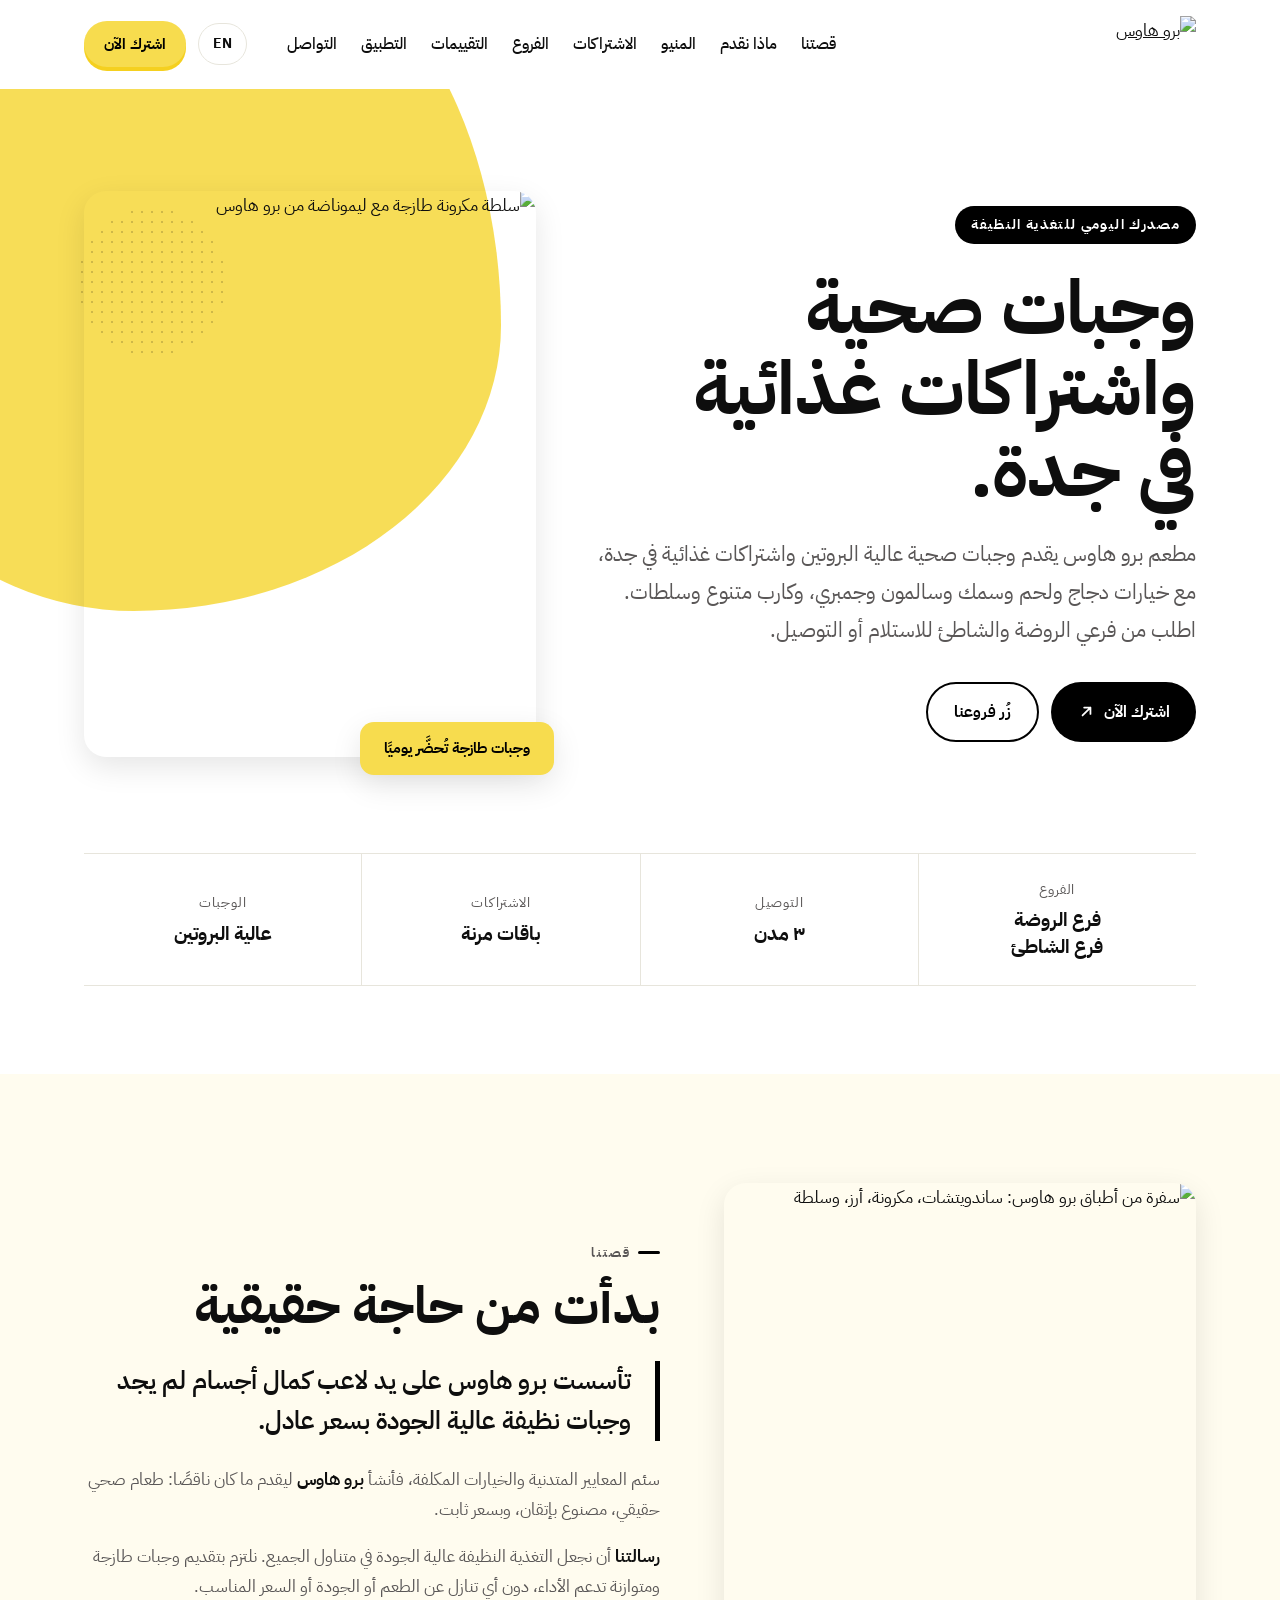
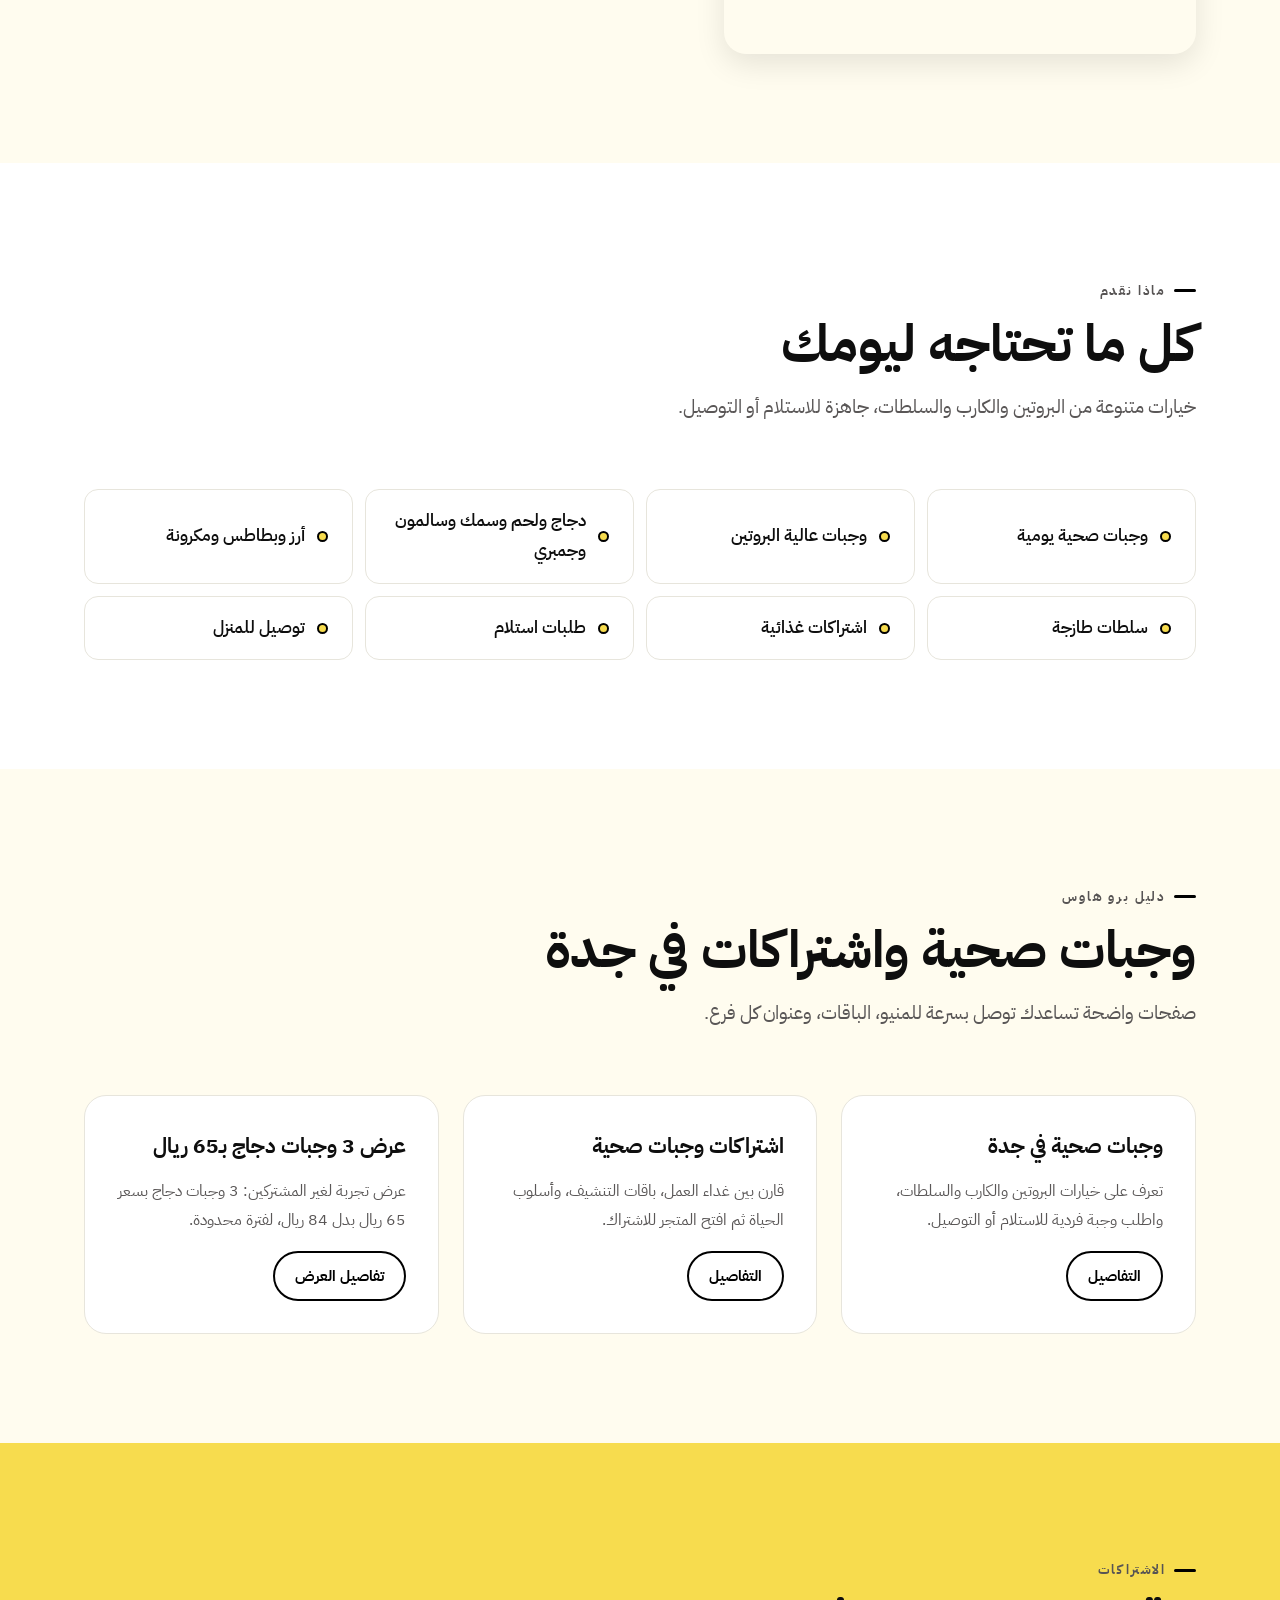
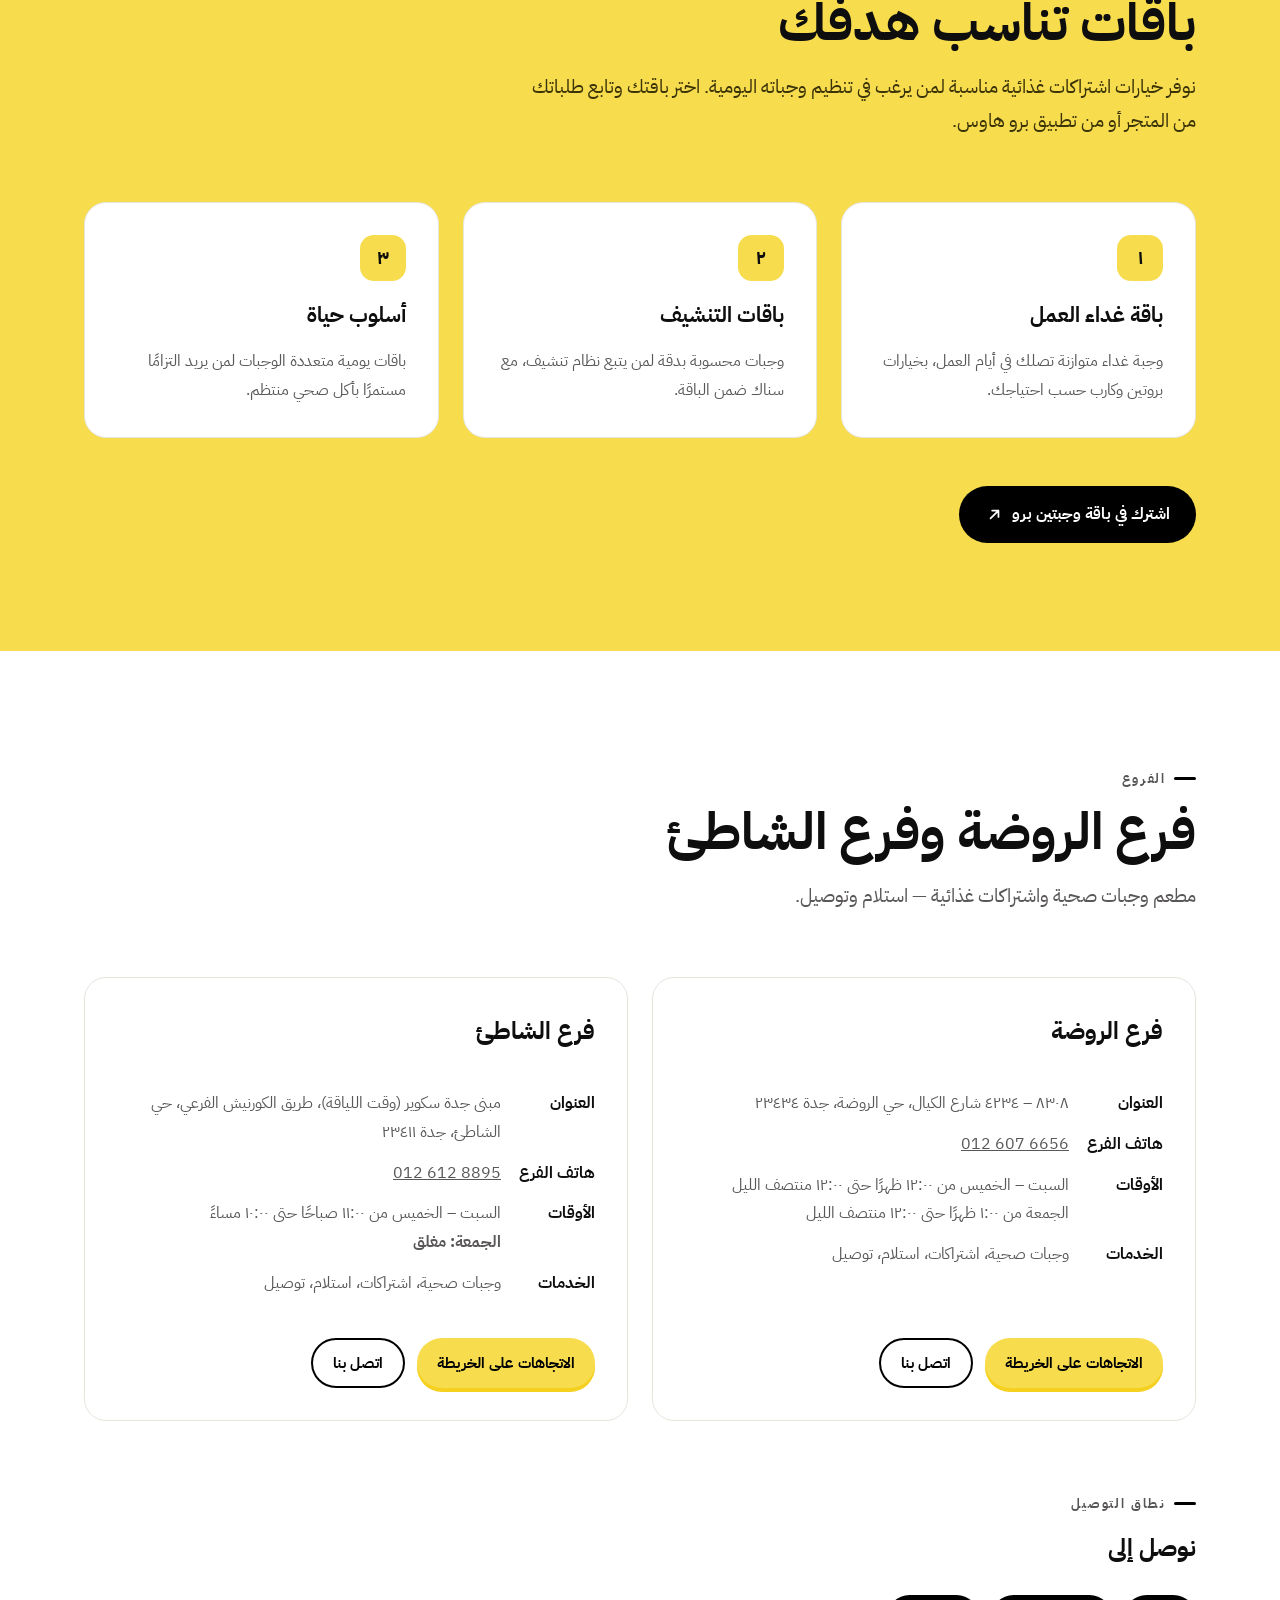
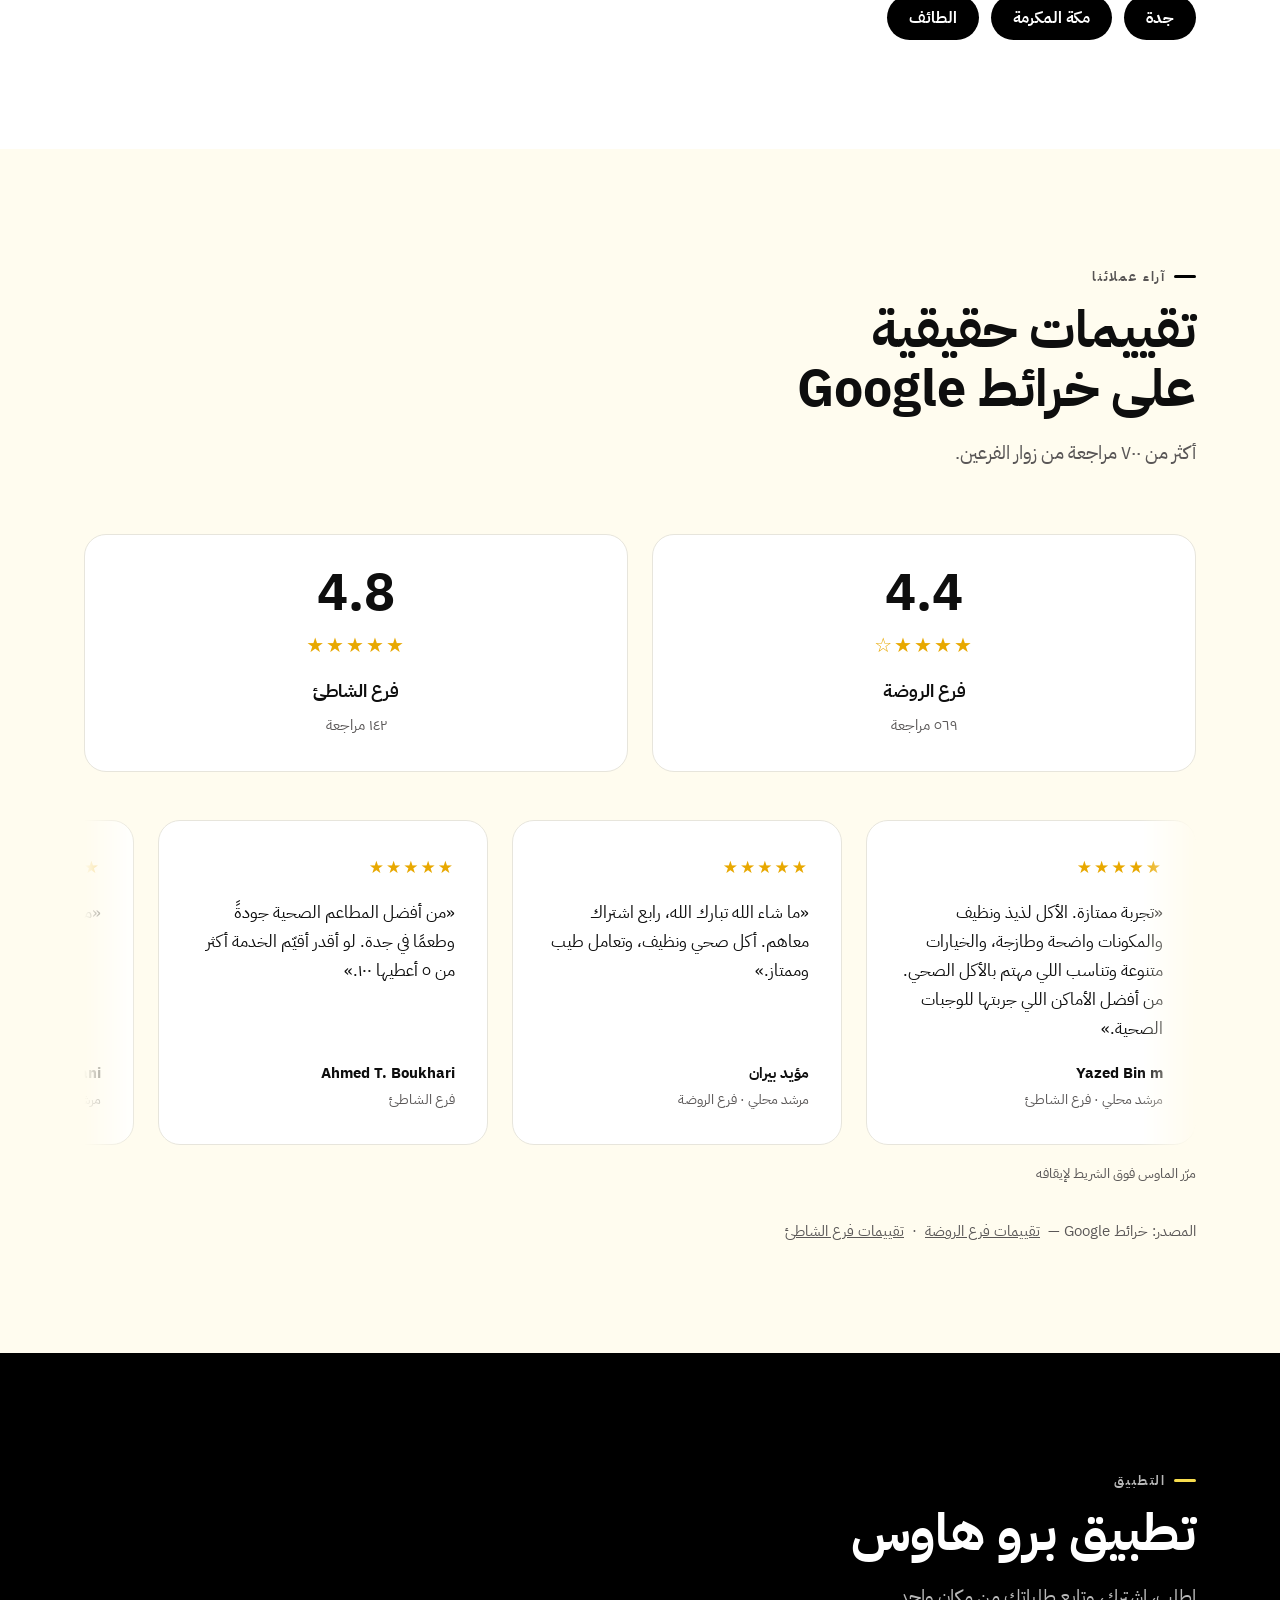
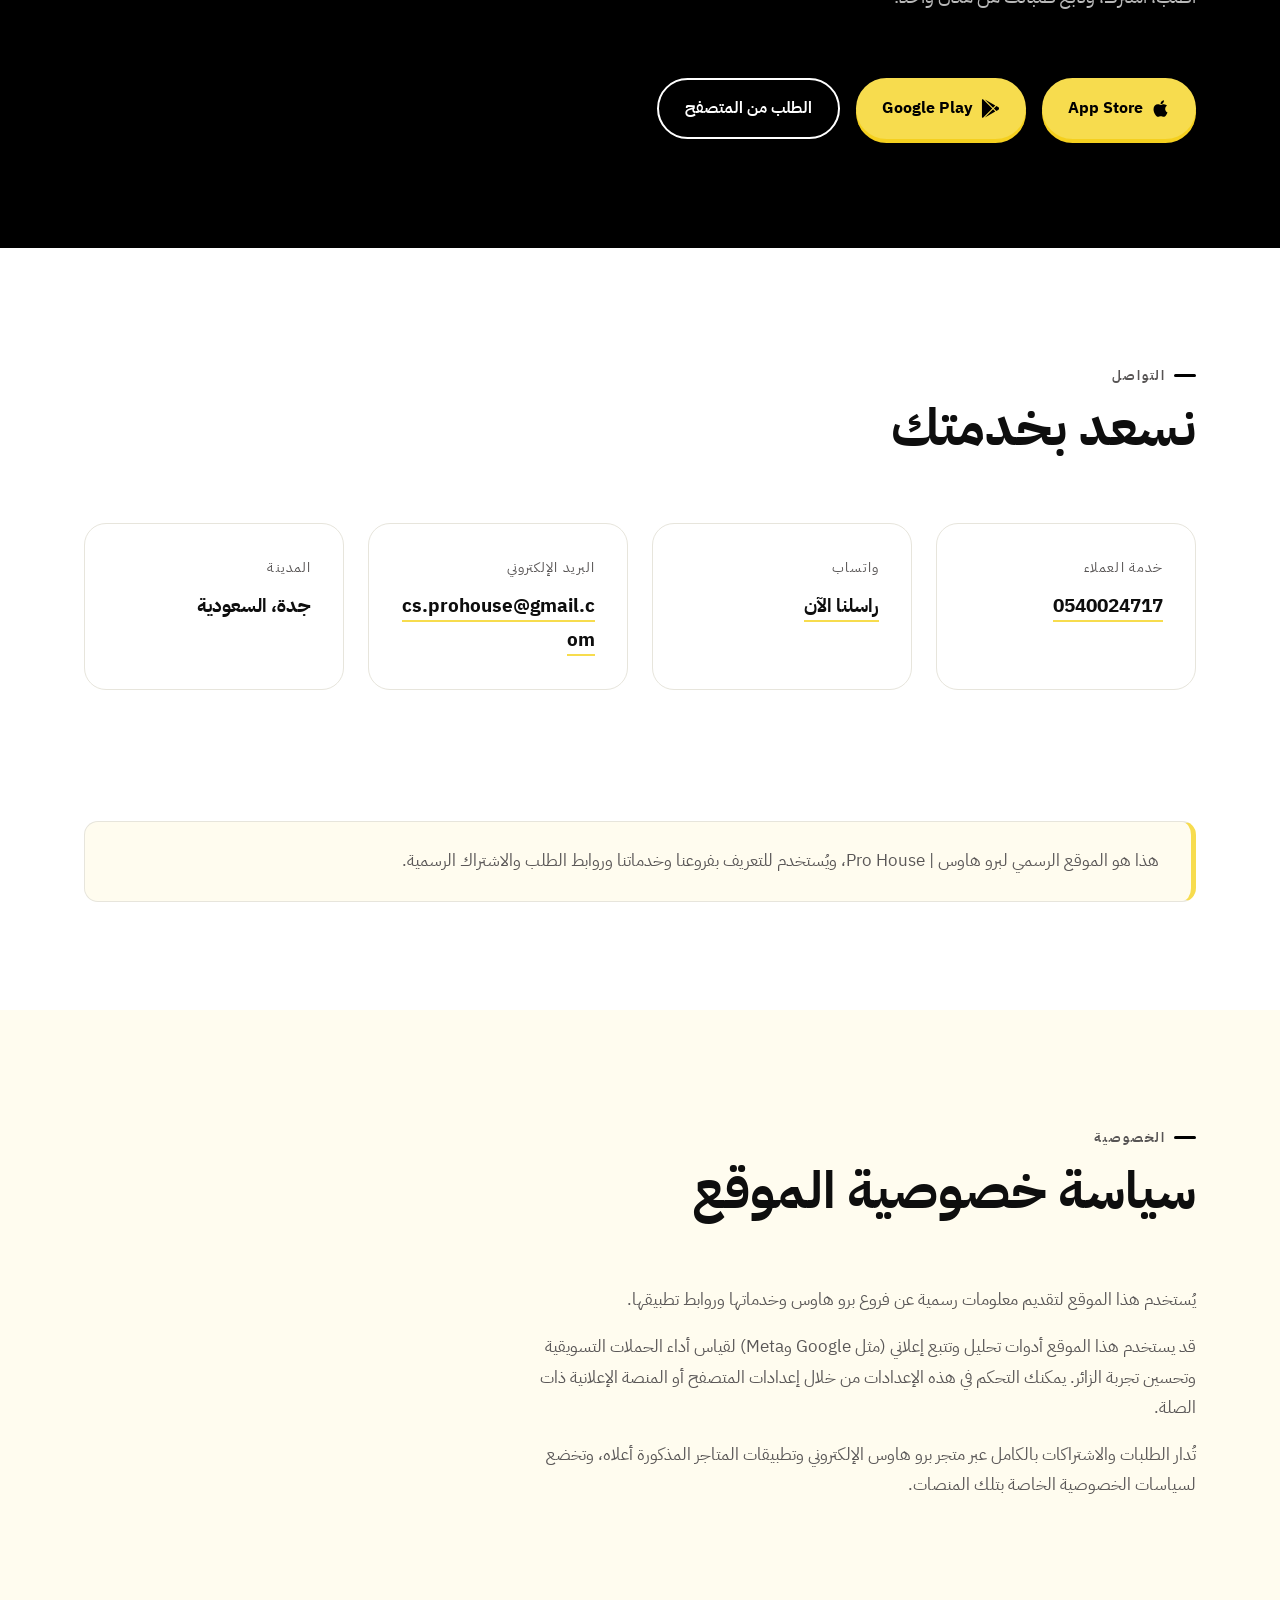
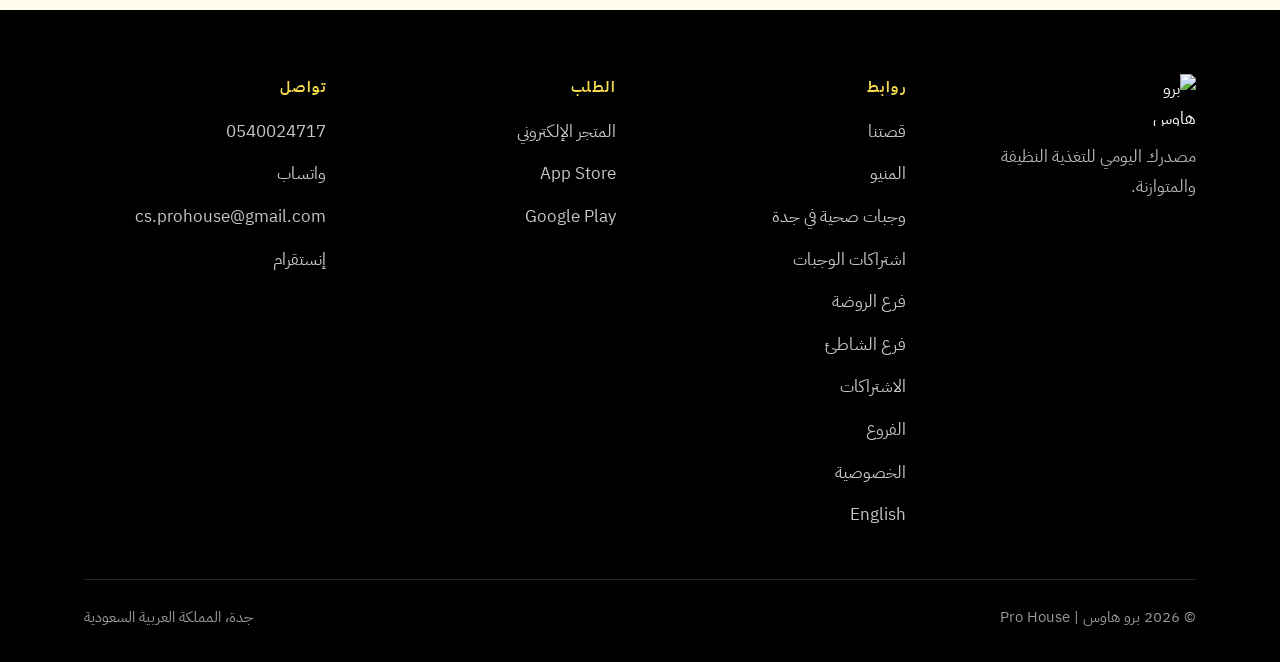
==== commit 17d4c469: "Point subscription CTAs at the Pro Two Meals product instead of the storefront root Eight buttons no" ====
--- a/index.html
+++ b/index.html
@@ -89,7 +89,7 @@
 
     <div class="nav-actions">
       <a class="lang-link" href="en/" hreflang="en" lang="en">EN</a>
-      <a class="btn btn-yellow btn-sm" href="https://app.techrar.com/prohouse?lang=ar" target="_blank" rel="noopener">اشترك الآن</a>
+      <a class="btn btn-yellow btn-sm" href="https://app.techrar.com/prohouse/product/12432?lang=ar" data-subscription-cta="header">اشترك الآن</a>
       <button class="nav-toggle" type="button" aria-label="القائمة" aria-expanded="false" aria-controls="nav">
         <span></span><span></span><span></span>
       </button>
@@ -114,7 +114,7 @@
           اطلب من فرعي الروضة والشاطئ للاستلام أو التوصيل.
         </p>
         <div class="hero-cta">
-          <a class="btn btn-primary" href="https://app.techrar.com/prohouse?lang=ar" target="_blank" rel="noopener">
+          <a class="btn btn-primary" href="https://app.techrar.com/prohouse/product/12432?lang=ar" data-subscription-cta="hero">
             اشترك الآن
             <svg viewBox="0 0 24 24" aria-hidden="true"><path d="M7 17L17 7M17 7H9M17 7v8" stroke="currentColor" stroke-width="2.2" fill="none" stroke-linecap="round" stroke-linejoin="round"/></svg>
           </a>
@@ -247,8 +247,8 @@
       </div>
 
       <div class="hero-cta reveal d1" style="margin-top:var(--s7)">
-        <a class="btn btn-primary" href="https://app.techrar.com/prohouse?lang=ar" target="_blank" rel="noopener">
-          تصفّح الباقات والأسعار
+        <a class="btn btn-primary" href="https://app.techrar.com/prohouse/product/12432?lang=ar" data-subscription-cta="plans_section">
+          اشترك في باقة وجبتين برو
           <svg viewBox="0 0 24 24" aria-hidden="true"><path d="M7 17L17 7M17 7H9M17 7v8" stroke="currentColor" stroke-width="2.2" fill="none" stroke-linecap="round" stroke-linejoin="round"/></svg>
         </a>
       </div>
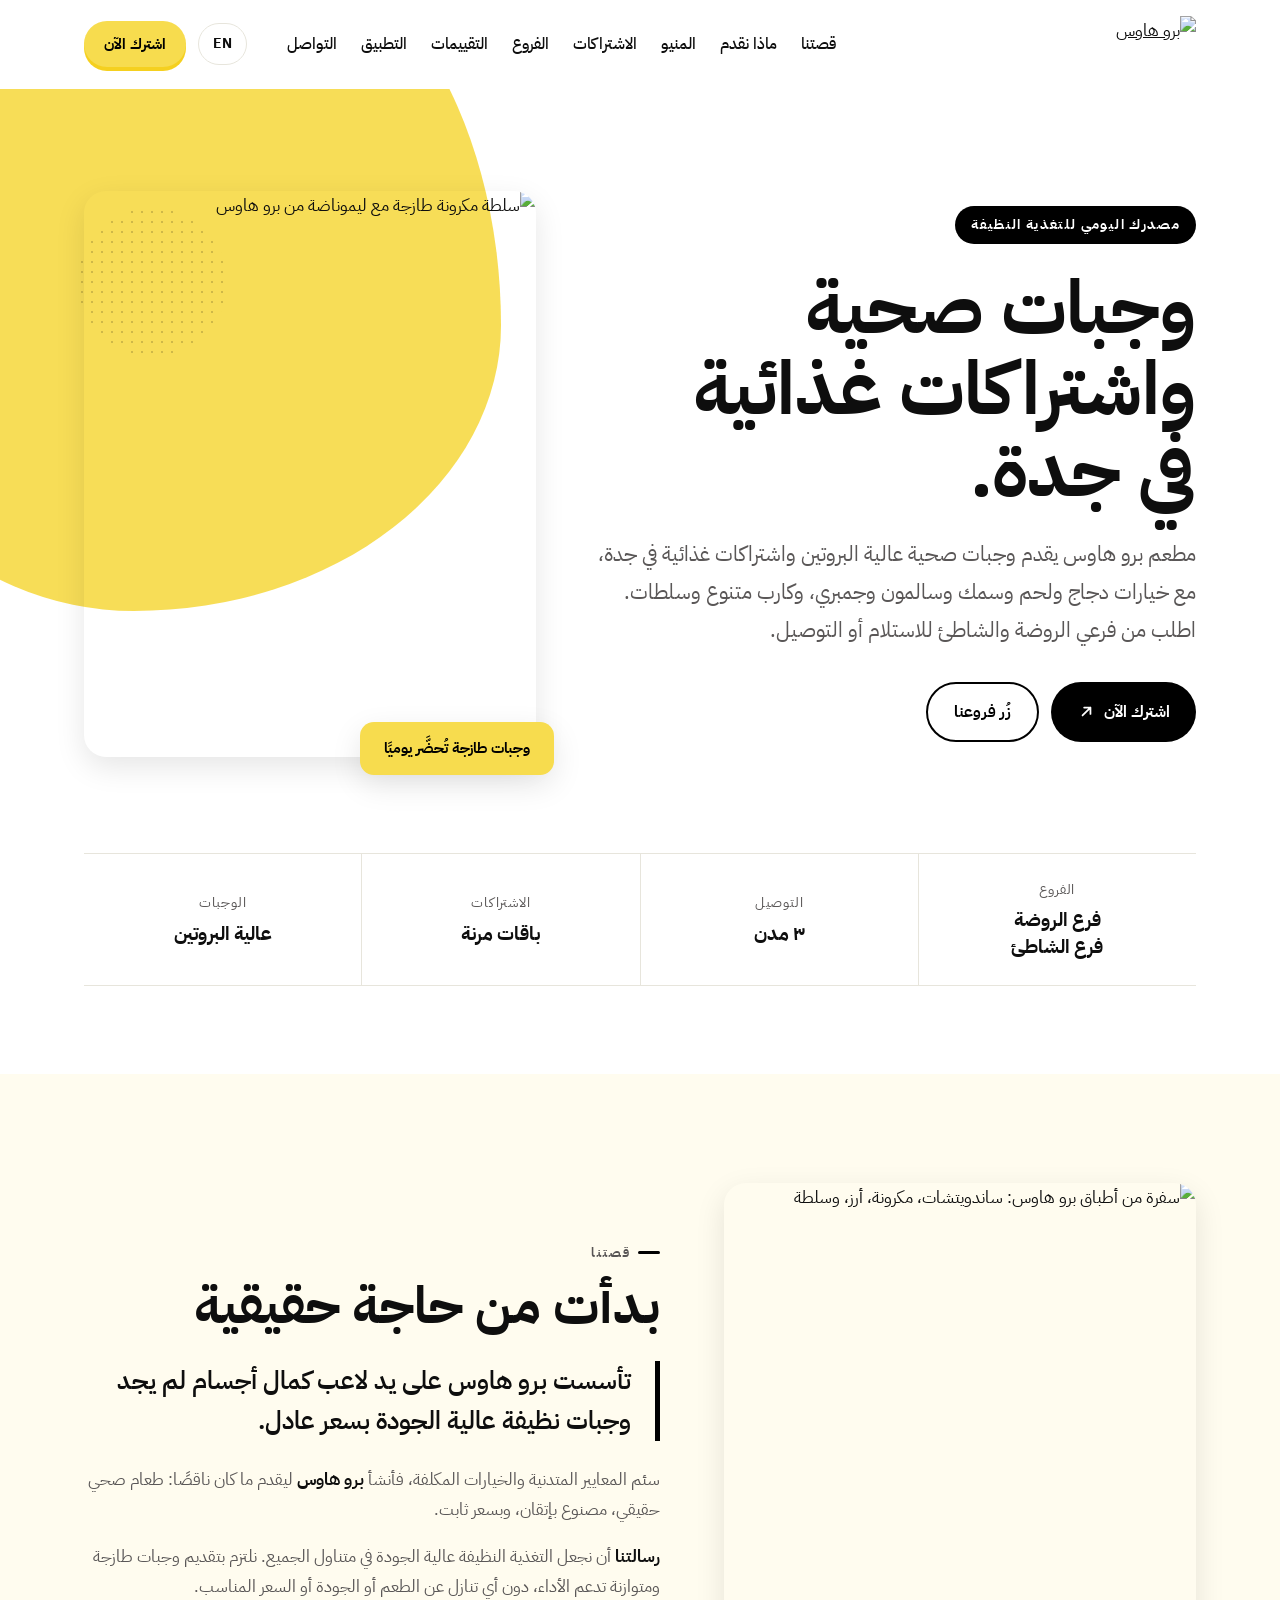
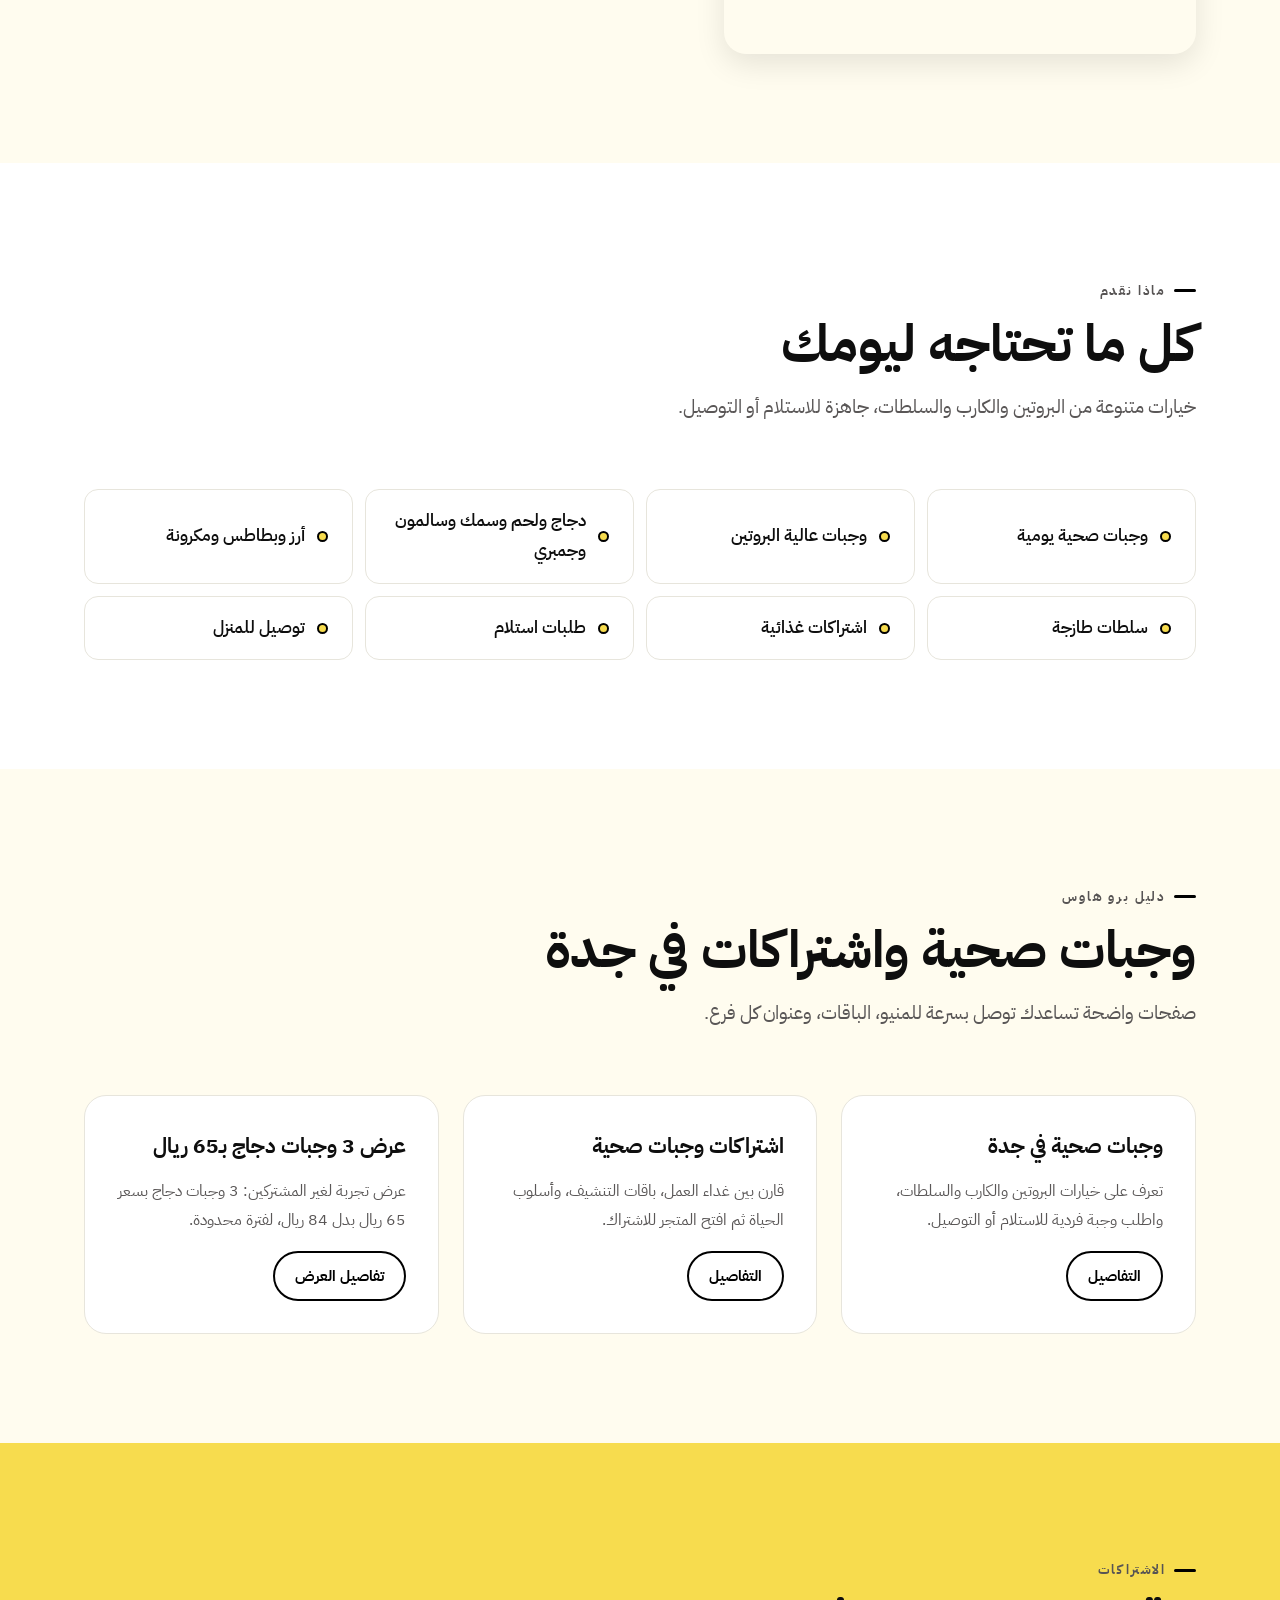
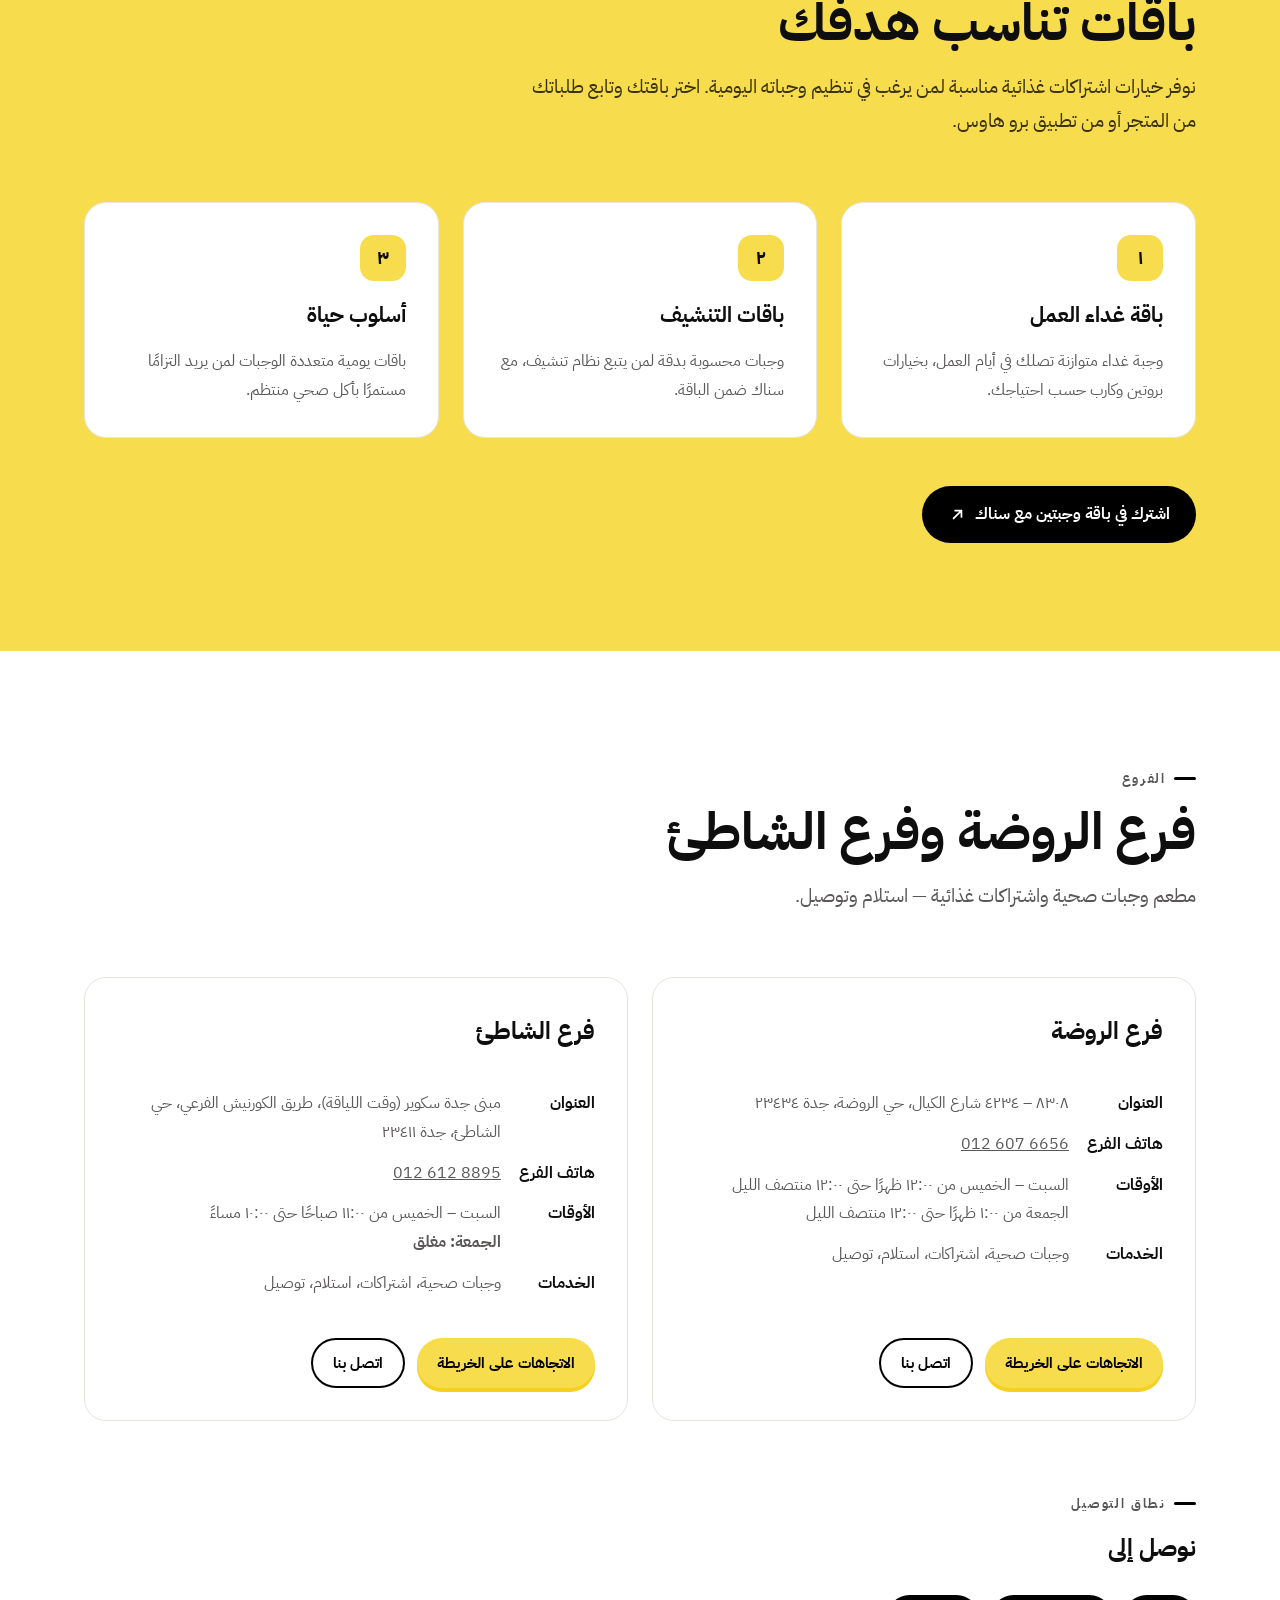
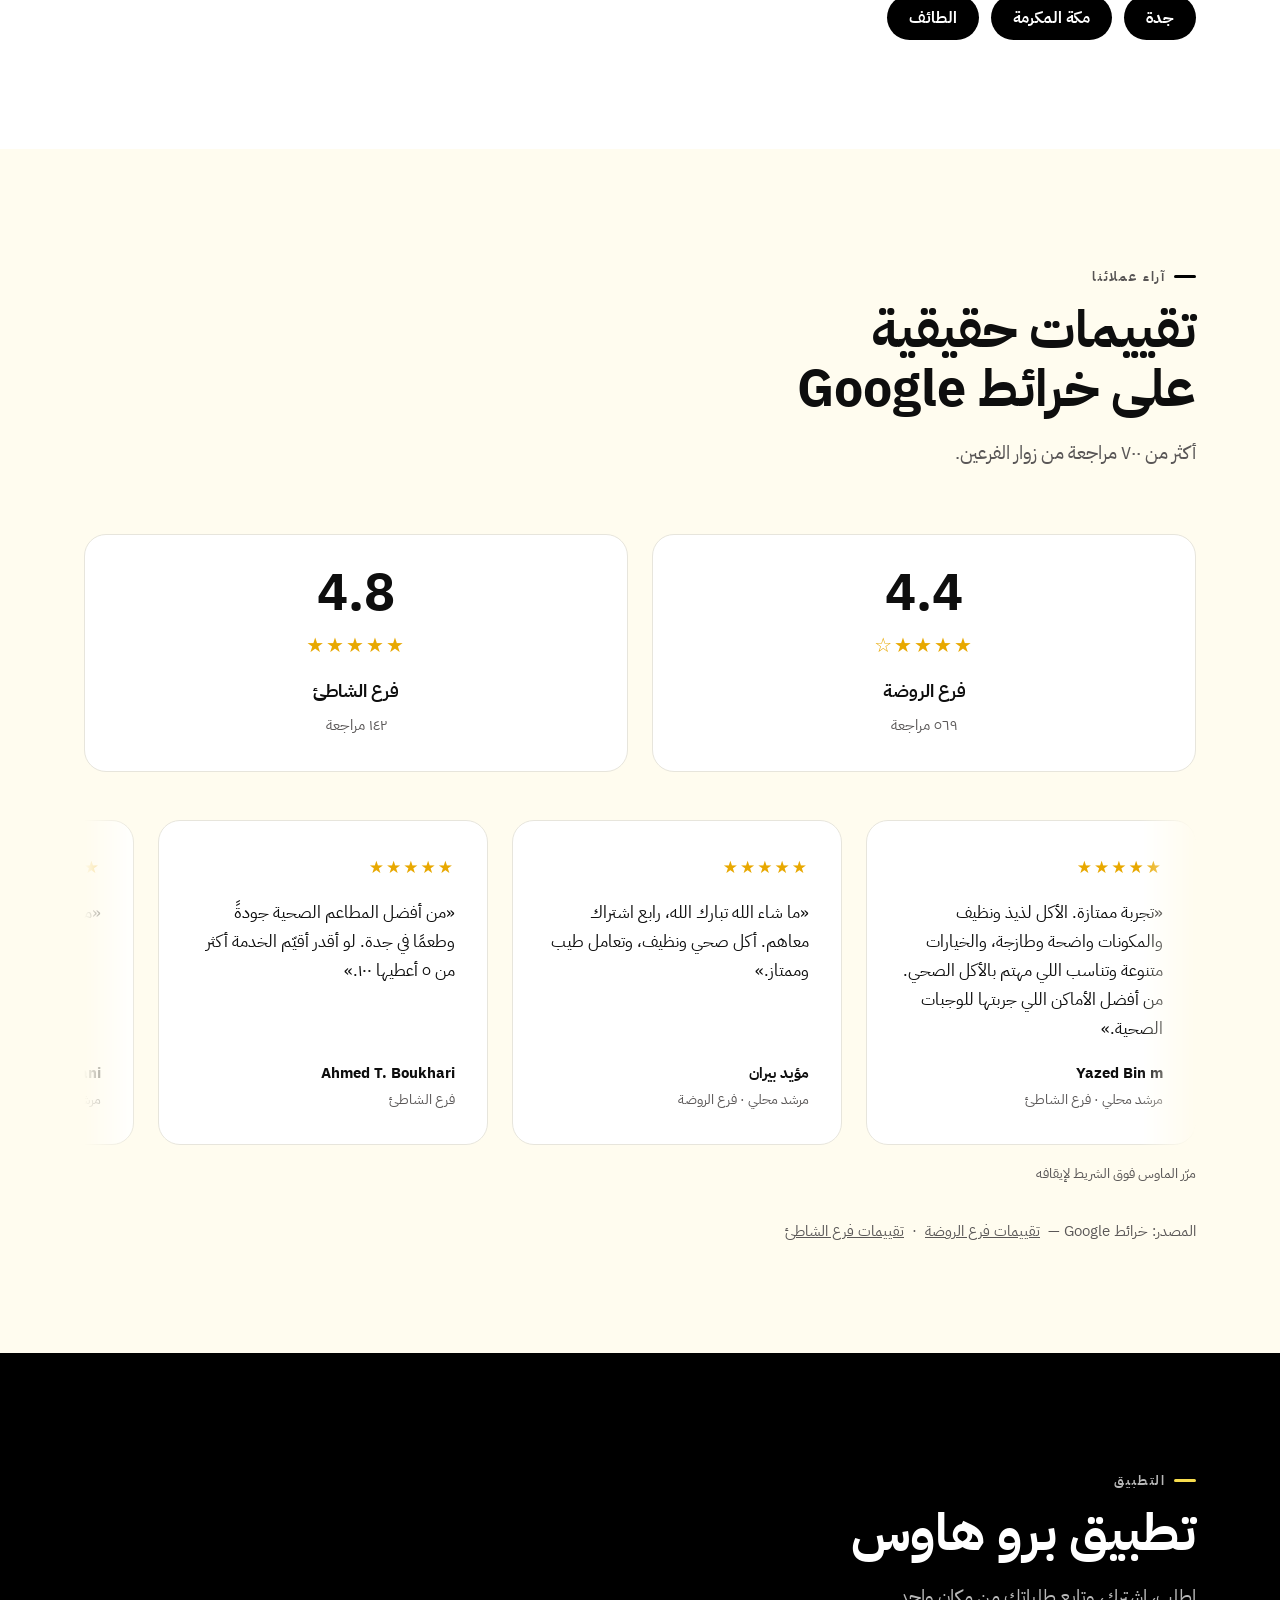
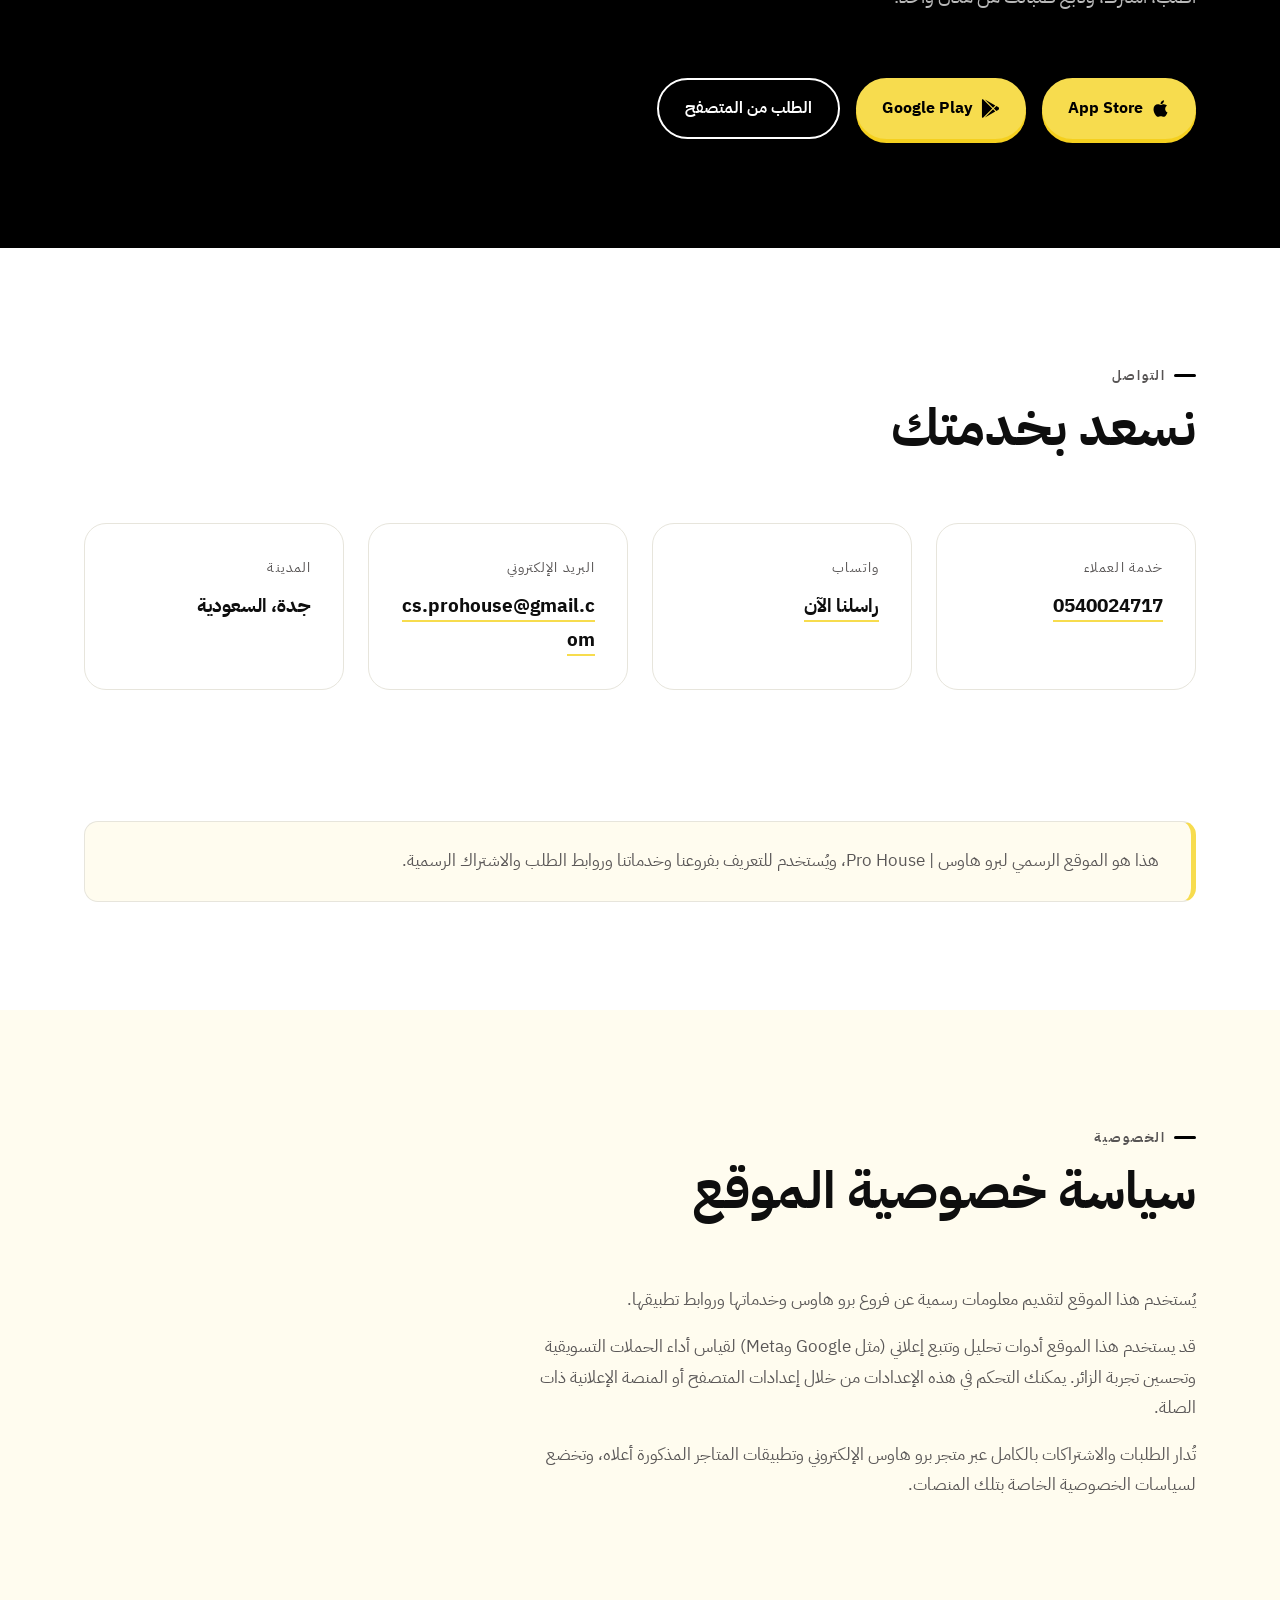
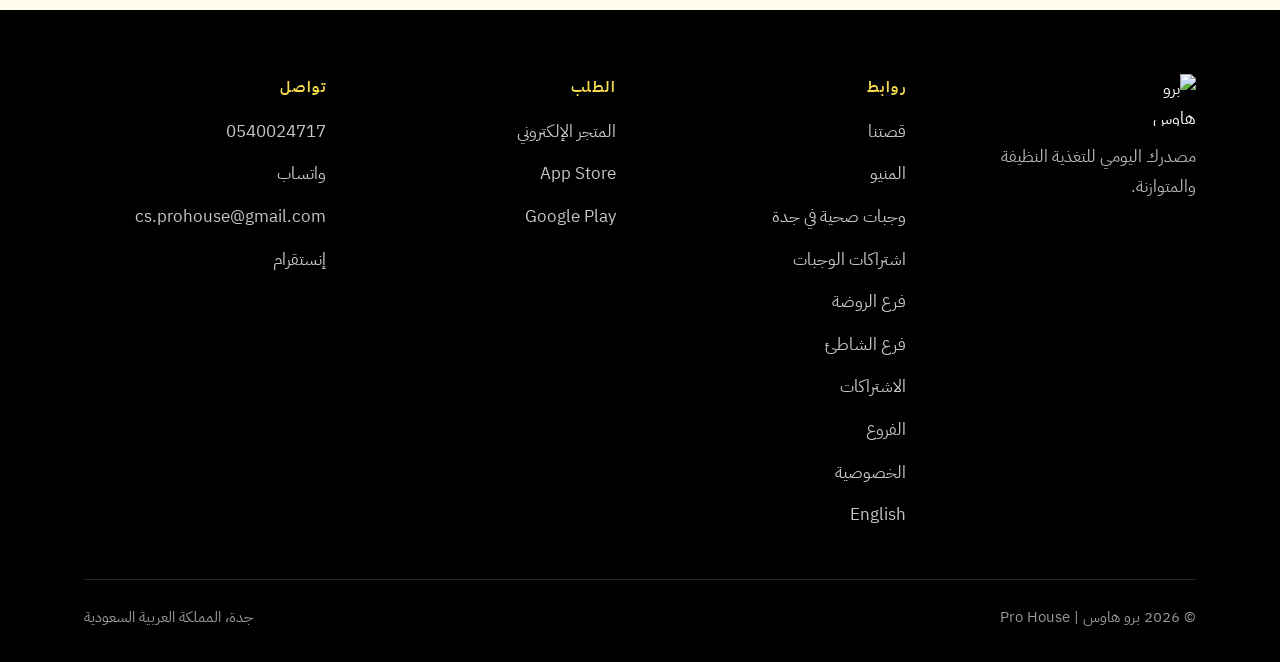
==== commit 77061b06: "Reword subscription CTA to 'اشترك في باقة وجبتين مع سناك' Text only — links, tracking attributes and" ====
--- a/index.html
+++ b/index.html
@@ -248,7 +248,7 @@
 
       <div class="hero-cta reveal d1" style="margin-top:var(--s7)">
         <a class="btn btn-primary" href="https://app.techrar.com/prohouse/product/12432?lang=ar" data-subscription-cta="plans_section">
-          اشترك في باقة وجبتين برو
+          اشترك في باقة وجبتين مع سناك
           <svg viewBox="0 0 24 24" aria-hidden="true"><path d="M7 17L17 7M17 7H9M17 7v8" stroke="currentColor" stroke-width="2.2" fill="none" stroke-linecap="round" stroke-linejoin="round"/></svg>
         </a>
       </div>
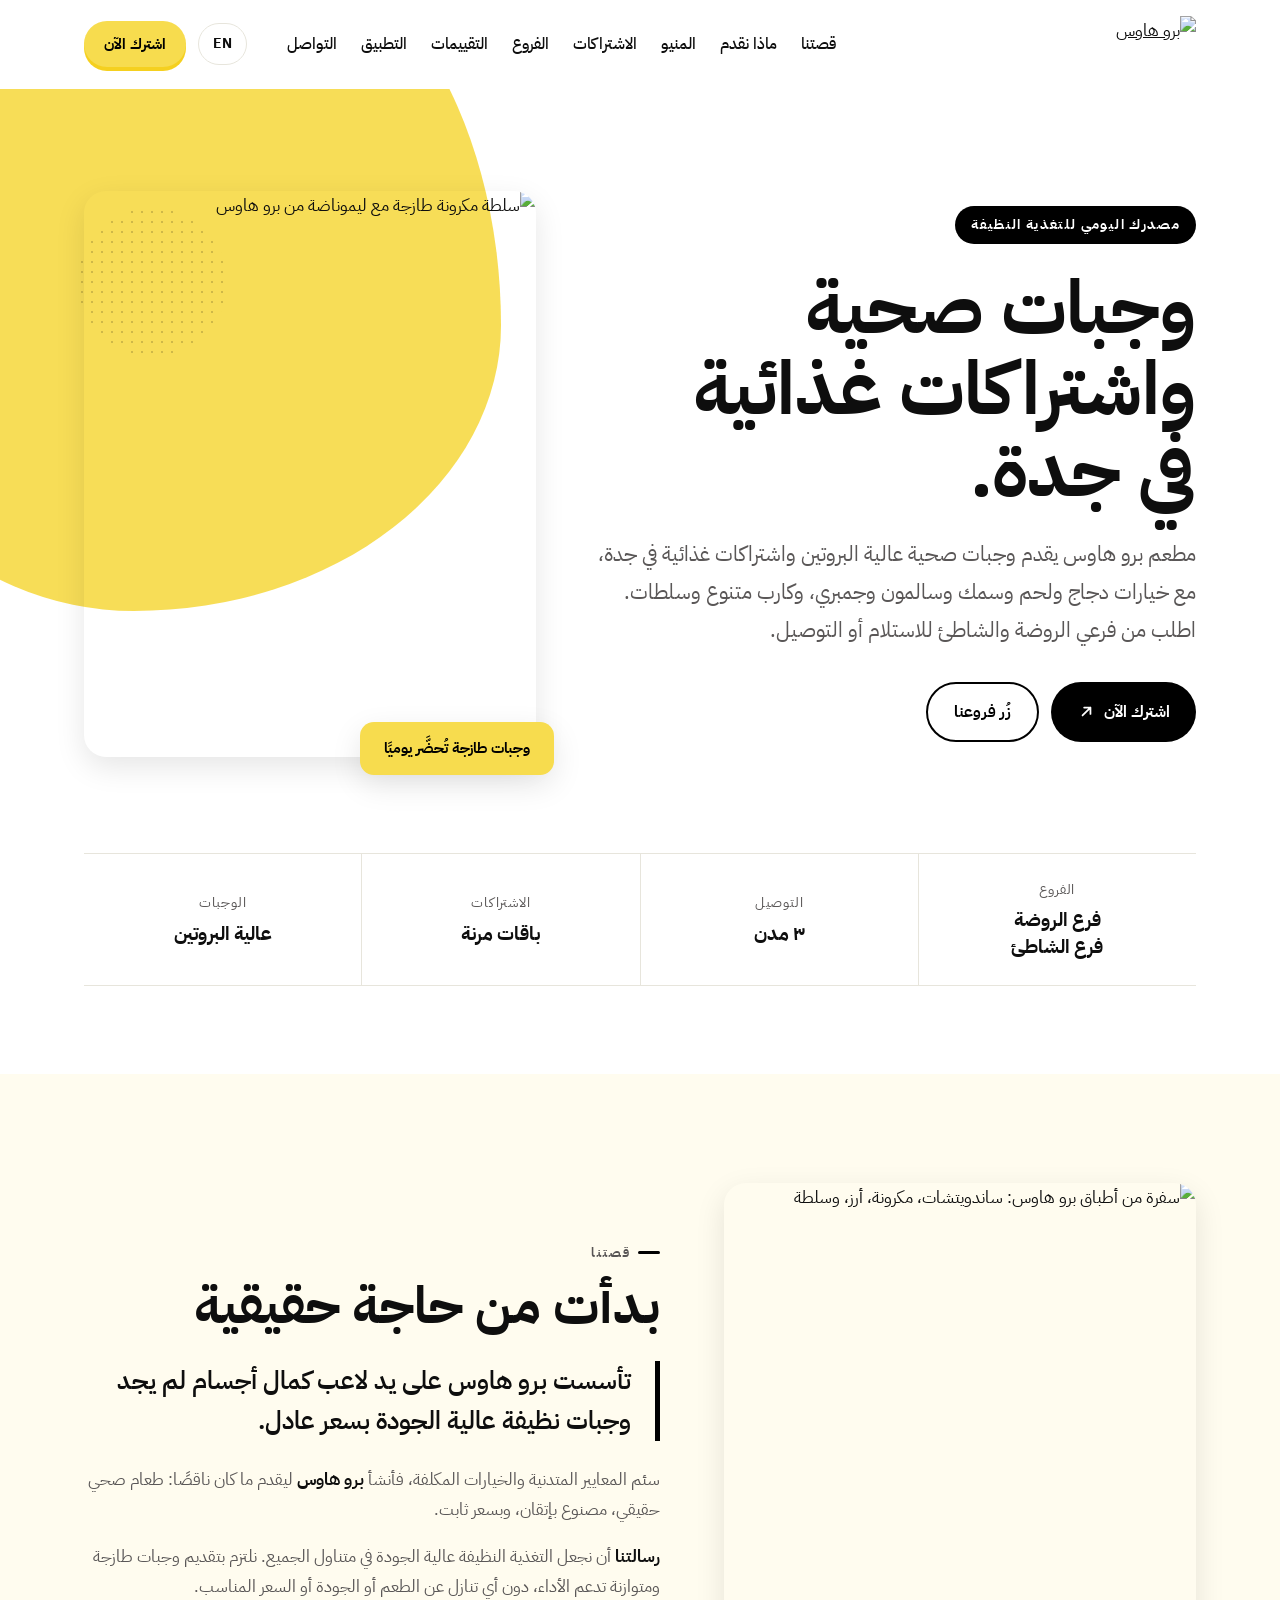
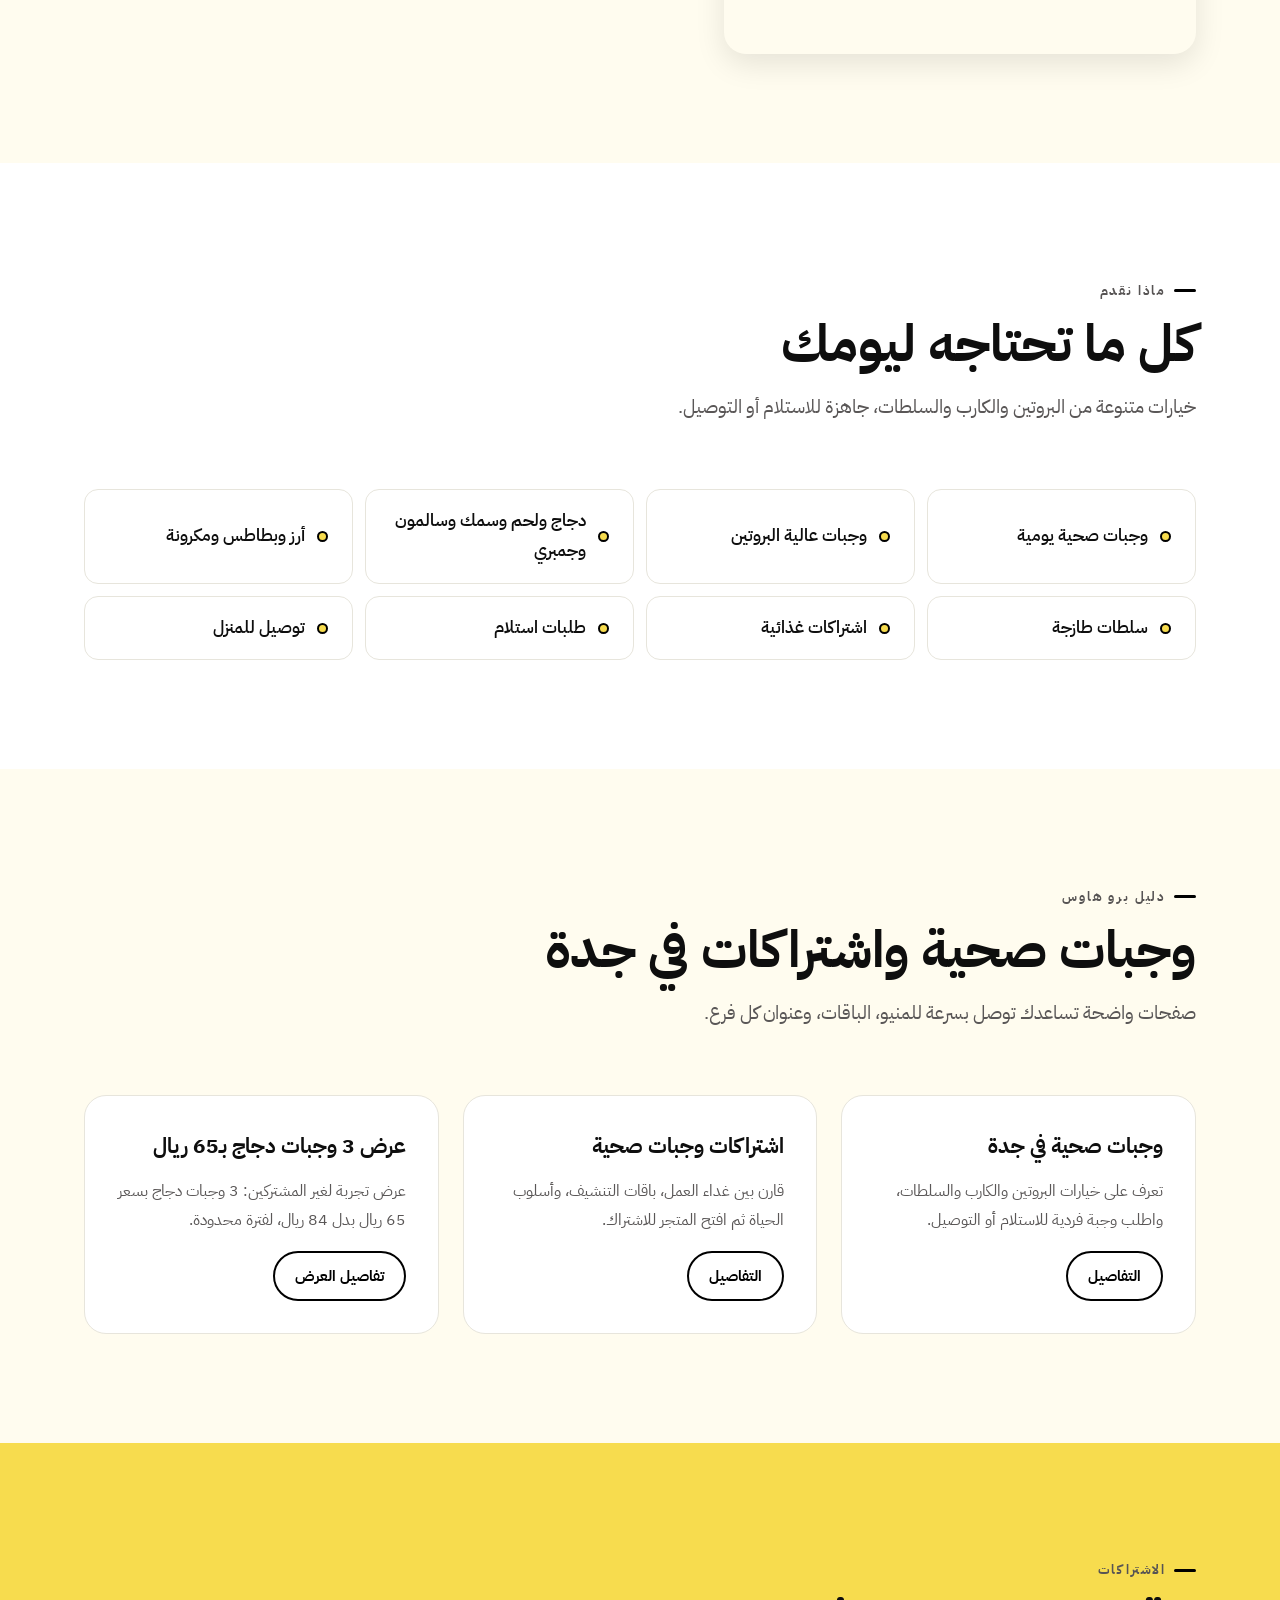
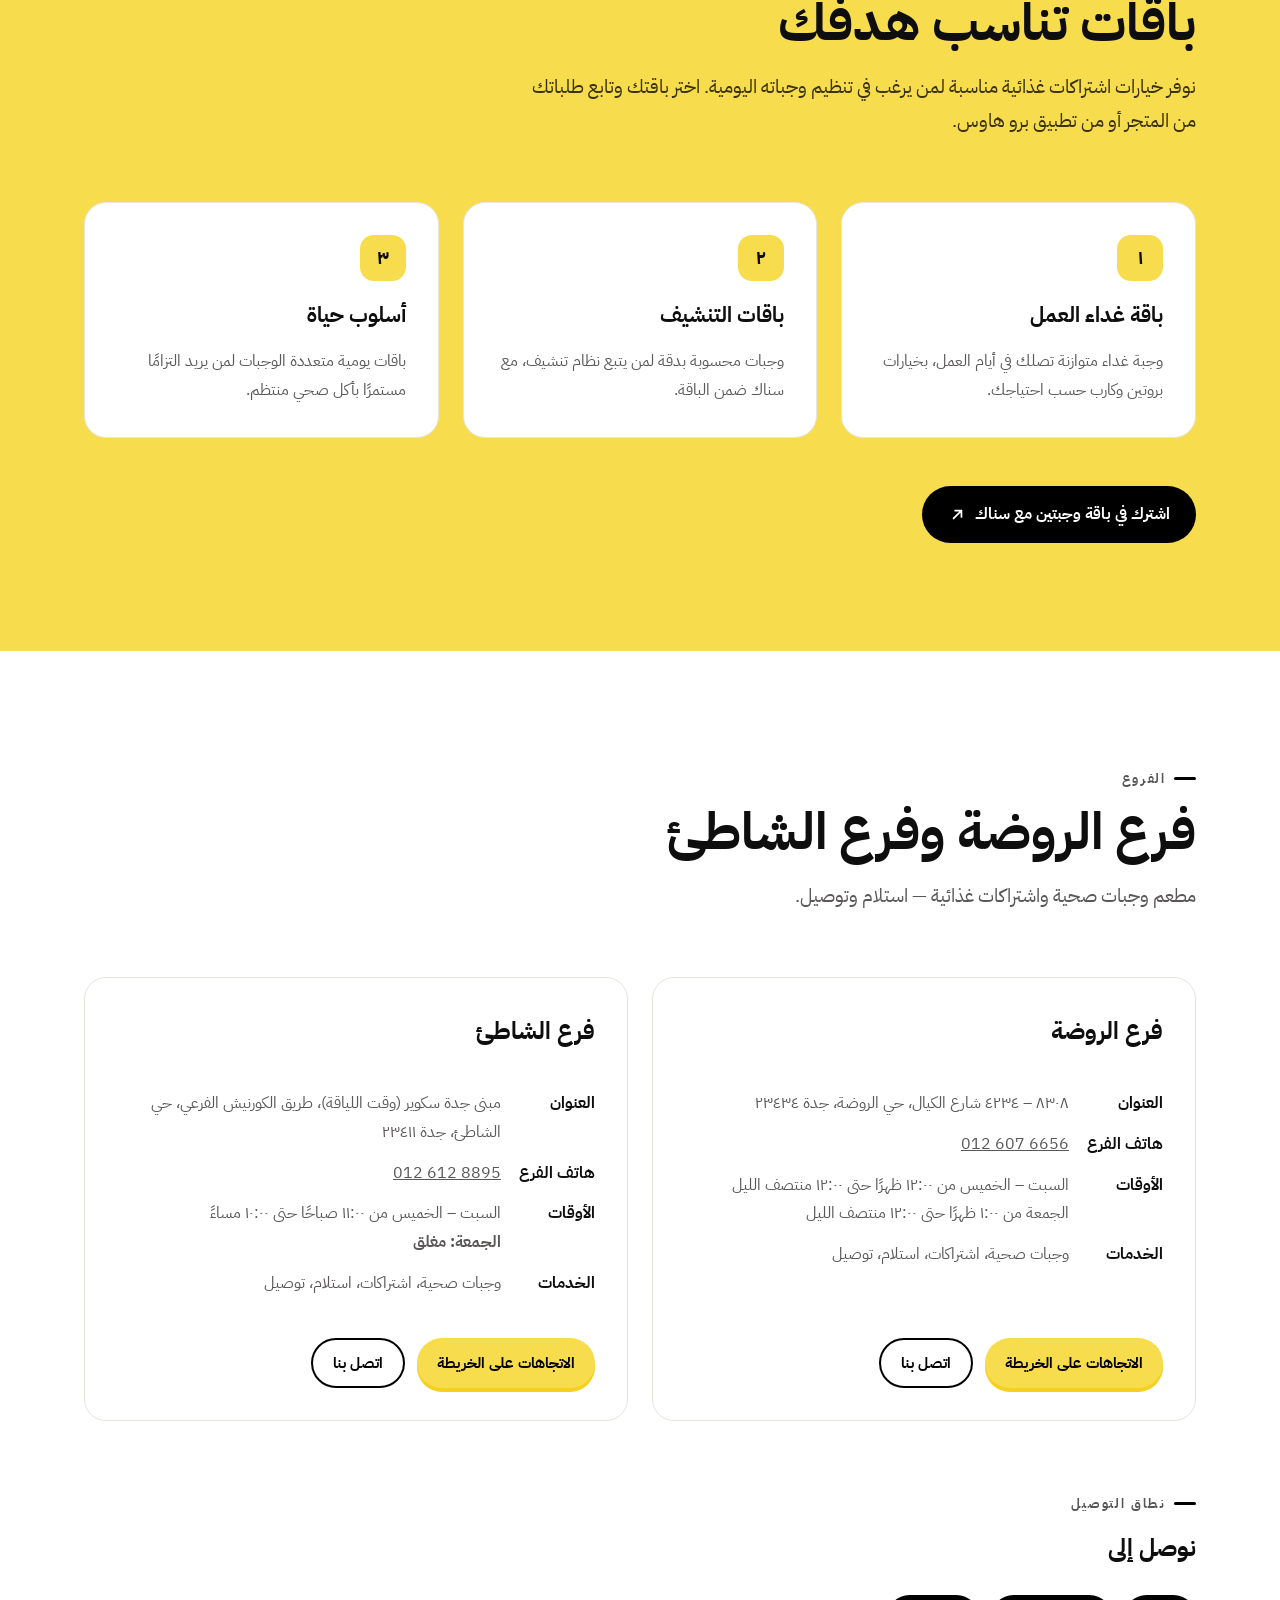
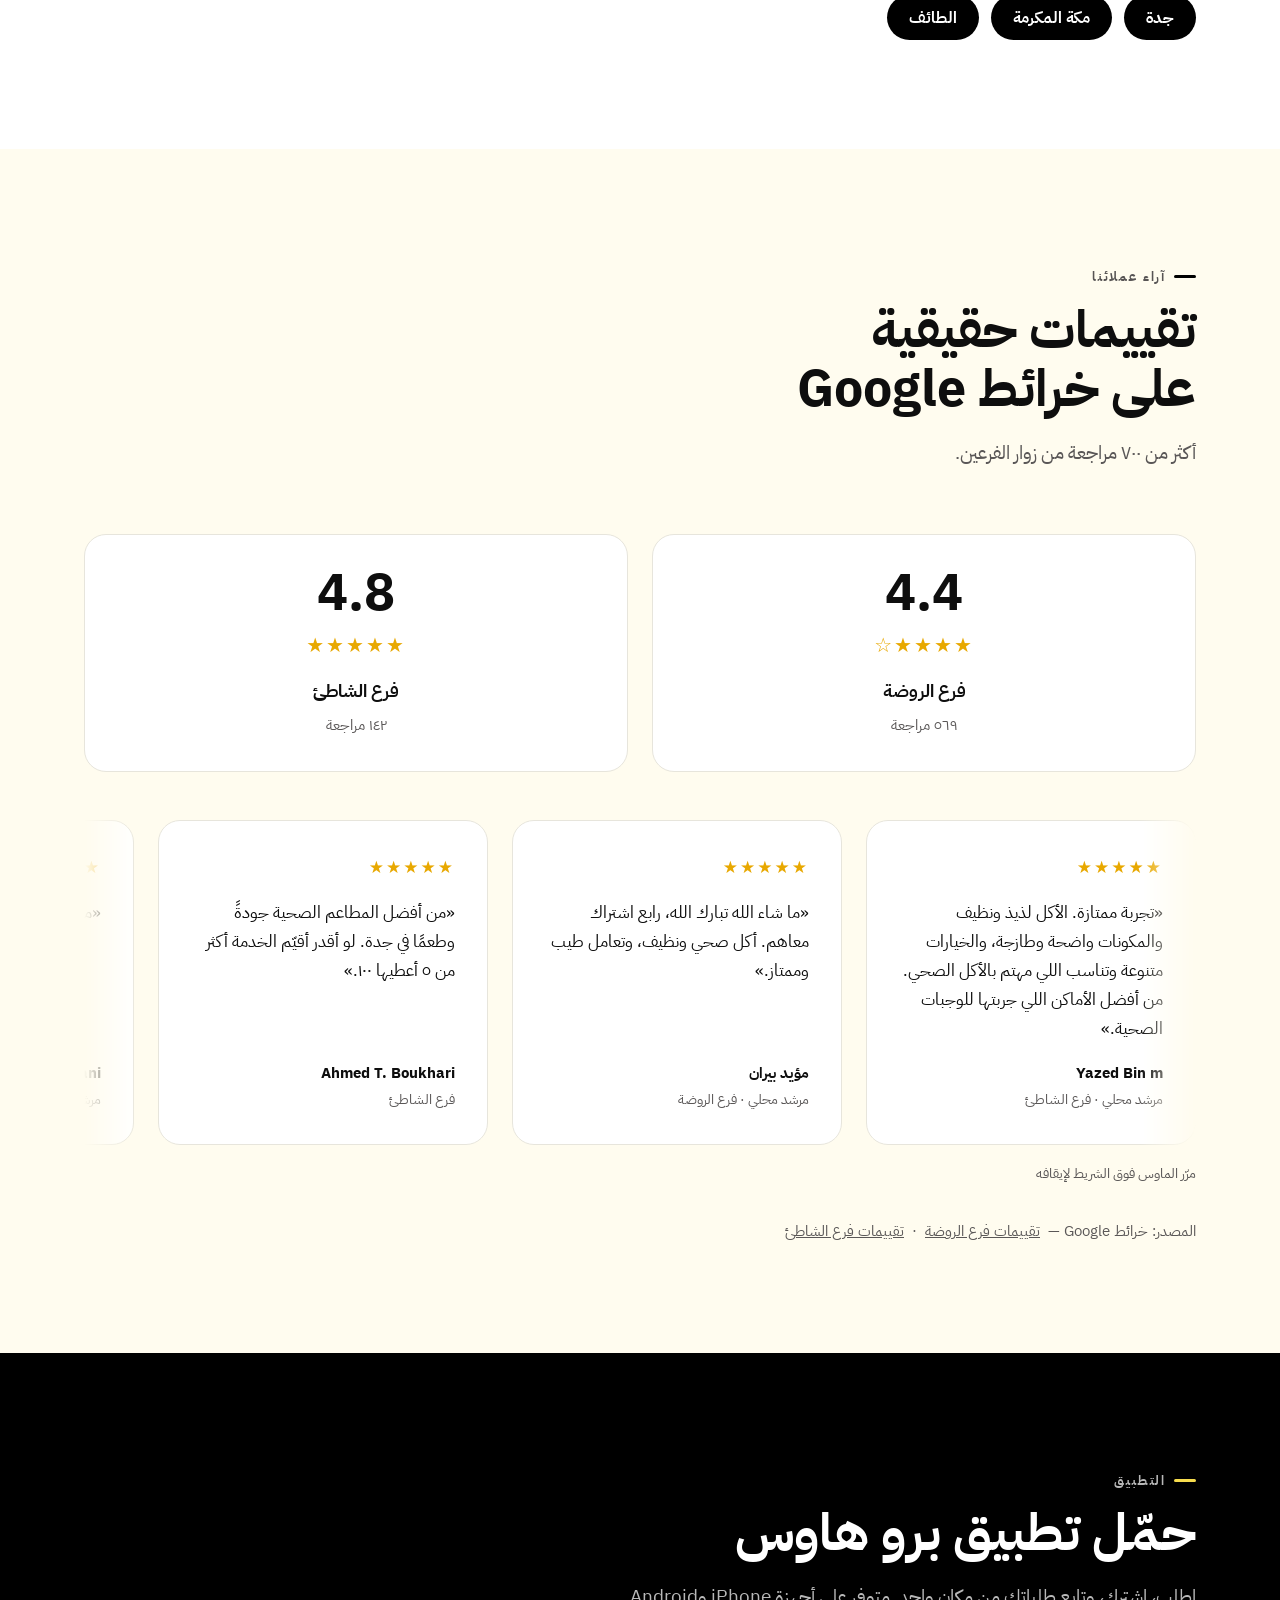
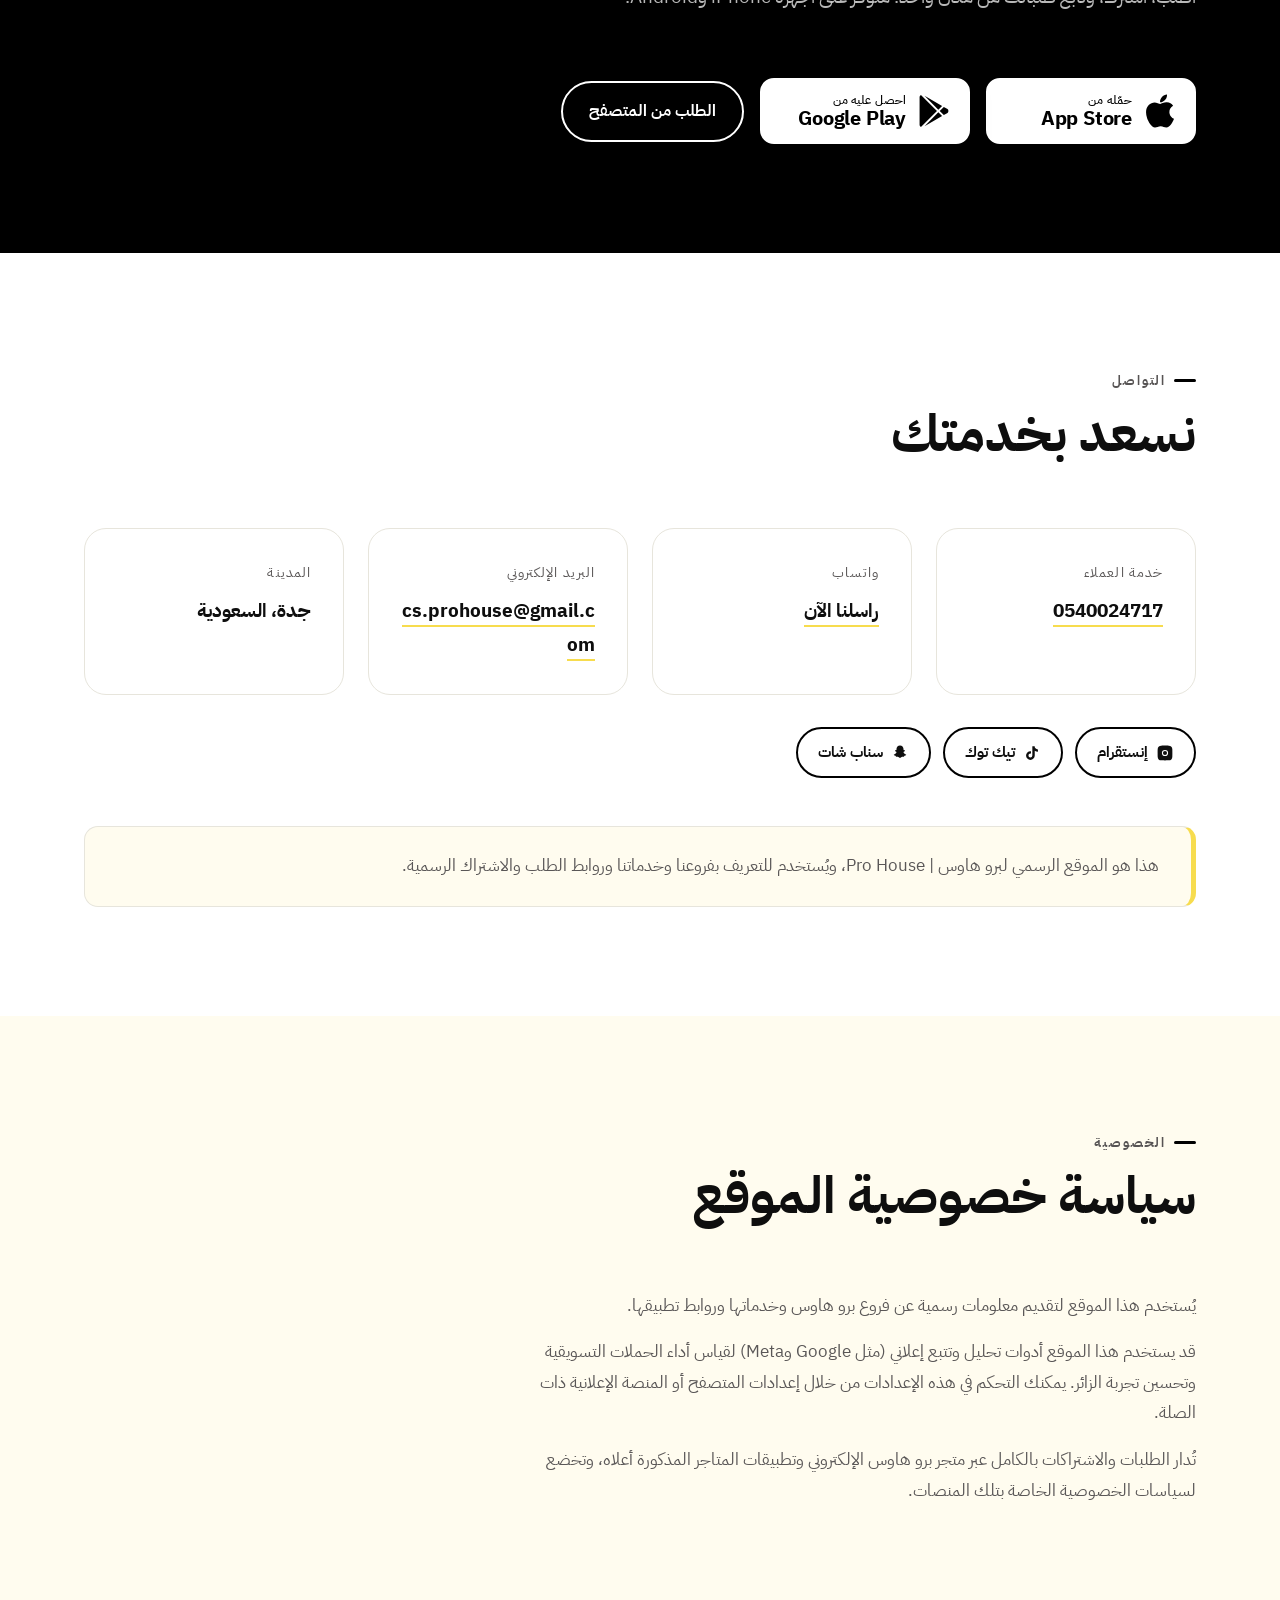
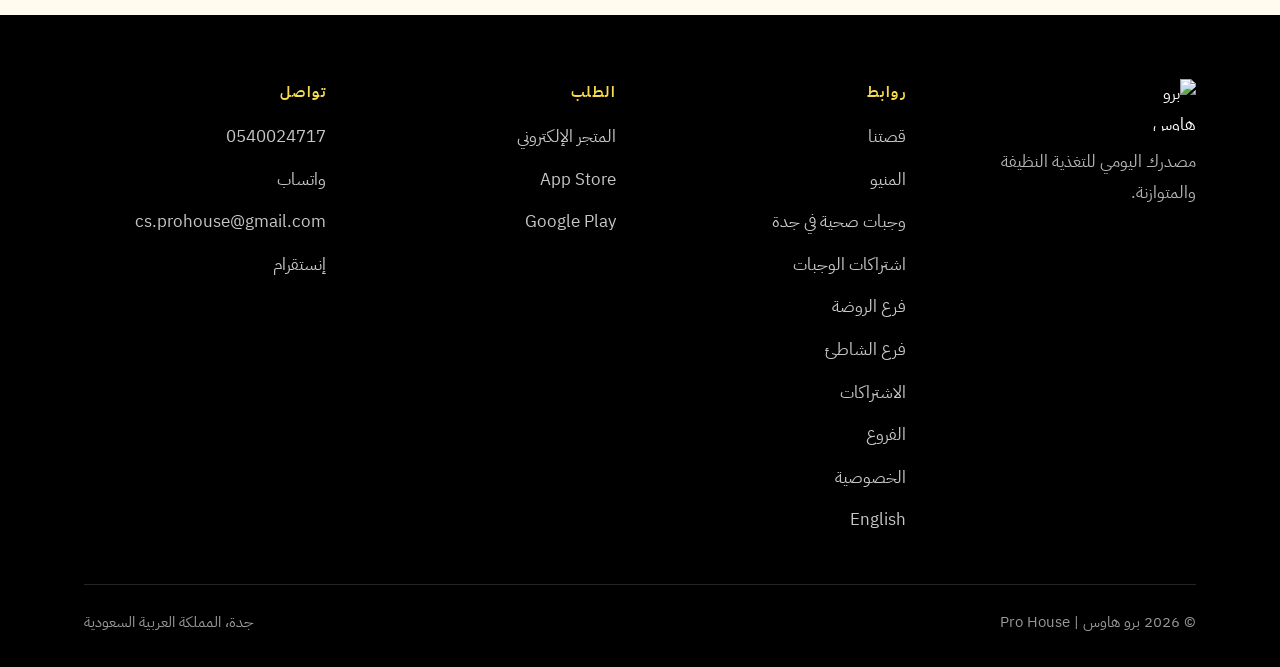
==== commit b53816ce: "Add prominent Pro House app download buttons" ====
--- a/index.html
+++ b/index.html
@@ -18,6 +18,7 @@
      base URL in this file and in /en/index.html.
      =========================================================== -->
 
+<meta name="google-site-verification" content="9ruN8sCdSUCV5c4O7afUANjVeUwZWqWvBLvov2pR5ZE" />
 <meta name="google-site-verification" content="ZWYsqVeYjbXwPTWM77rFlO5Q5-U6uEDEeo4cfFVVYhA" />
 <meta name="google-site-verification" content="vjXMc3RIHOM3m92mBqz0bJLC3P2terDLn8IVDStw_hU" />
 <meta name="google-site-verification" content="google9a8d7f610cfa679c" />
@@ -371,17 +372,17 @@
     <div class="wrap">
       <div class="sec-head reveal">
         <span class="eyebrow">التطبيق</span>
-        <h2 class="sec-title">تطبيق برو هاوس</h2>
-        <p class="sec-lede">اطلب، اشترك، وتابع طلباتك من مكان واحد.</p>
+        <h2 class="sec-title">حمّل تطبيق برو هاوس</h2>
+        <p class="sec-lede">اطلب، اشترك، وتابع طلباتك من مكان واحد. متوفر على أجهزة iPhone وAndroid.</p>
       </div>
       <div class="apps reveal d1">
-        <a class="btn btn-yellow" href="https://apps.apple.com/sa/app/pro-house-%D8%A8%D8%B1%D9%88-%D9%87%D8%A7%D9%88%D8%B3/id6466739432?l=ar" target="_blank" rel="noopener">
+        <a class="store-btn" href="https://apps.apple.com/sa/app/pro-house-%D8%A8%D8%B1%D9%88-%D9%87%D8%A7%D9%88%D8%B3/id6466739432?l=ar" target="_blank" rel="noopener" aria-label="حمّل تطبيق برو هاوس من App Store">
           <svg viewBox="0 0 384 512" aria-hidden="true"><path d="M318.7 268.7c-.2-36.7 16.4-64.4 50-84.8-18.8-26.9-47.2-41.7-84.7-44.6-35.5-2.8-74.3 20.7-88.5 20.7-15 0-49.4-19.7-76.4-19.7C63.3 141.2 4 184.8 4 273.5q0 39.3 14.4 81.2c12.8 36.7 59 126.7 107.2 125.2 25.2-.6 43-17.9 75.8-17.9 31.8 0 48.3 17.9 76.4 17.9 48.6-.7 90.4-82.5 102.6-119.3-65.2-30.7-61.7-90-61.7-91.9zm-56.6-164.2c27.3-32.4 24.8-61.9 24-72.5-24.1 1.4-52 16.4-67.9 34.9-17.5 19.8-27.8 44.3-25.6 71.9 26.1 2 49.9-11.4 69.5-34.3z"/></svg>
-          App Store
+          <span><small>حمّله من</small><strong>App Store</strong></span>
         </a>
-        <a class="btn btn-yellow" href="https://play.google.com/store/apps/details?id=com.yumealz.prohouse" target="_blank" rel="noopener">
+        <a class="store-btn" href="https://play.google.com/store/apps/details?id=com.yumealz.prohouse" target="_blank" rel="noopener" aria-label="حمّل تطبيق برو هاوس من Google Play لأجهزة Android">
           <svg viewBox="0 0 512 512" aria-hidden="true"><path d="M325.3 234.3L104.6 13l280.8 161.2-60.1 60.1zM47 0C34 6.8 25.3 19.2 25.3 35.3v441.3c0 16.1 8.7 28.5 21.7 35.3l256.6-256L47 0zm425.2 225.6l-58.9-34.1-65.7 64.5 65.7 64.5 60.1-34.1c18-14.3 18-46.5-1.2-60.8zM104.6 499l280.8-161.2-60.1-60.1L104.6 499z"/></svg>
-          Google Play
+          <span><small>احصل عليه من</small><strong>Google Play</strong></span>
         </a>
         <a class="btn btn-outline" href="https://app.techrar.com/prohouse?lang=ar" target="_blank" rel="noopener">الطلب من المتصفح</a>
       </div>
--- a/assets/style.css
+++ b/assets/style.css
@@ -317,7 +317,20 @@
 .band-black .city{background:var(--yellow);color:var(--black)}
 
 /* --------------------------------------------------------------- apps -- */
-.apps{display:flex;flex-wrap:wrap;gap:var(--s4);margin-top:var(--s6)}
+.apps{display:flex;flex-wrap:wrap;align-items:center;gap:var(--s4);margin-top:var(--s6)}
+.store-btn{
+  display:inline-flex;align-items:center;gap:var(--s3);min-width:210px;min-height:66px;
+  padding:10px 18px;border:2px solid var(--white);border-radius:var(--r-md);
+  background:var(--white);color:var(--black);text-decoration:none;
+  box-shadow:0 8px 22px rgba(0,0,0,.22);
+  transition:transform var(--dur) var(--ease),background var(--dur-fast),border-color var(--dur-fast),box-shadow var(--dur) var(--ease);
+}
+.store-btn:hover{background:var(--yellow);border-color:var(--yellow);transform:translateY(-2px);box-shadow:var(--shadow-yellow)}
+.store-btn:active{transform:translateY(0)}
+.store-btn svg{width:32px;height:38px;fill:currentColor;flex:0 0 auto}
+.store-btn span{display:grid;gap:2px;line-height:1;text-align:start}
+.store-btn small{font-size:11.5px;font-weight:500;letter-spacing:.01em}
+.store-btn strong{font-size:20px;font-weight:700;letter-spacing:-.01em}
 .band-black .btn-outline{border-color:var(--white);color:var(--white)}
 .band-black .btn-outline:hover{background:var(--white);color:var(--black)}
 
@@ -507,6 +520,9 @@
   }
   .site-footer ul{gap:var(--s1)}
   .social{min-height:44px}
+  .apps{align-items:stretch}
+  .store-btn{flex:1 1 210px}
+  .apps .btn-outline{flex:1 1 100%;min-height:48px}
 }
 @media print{
   .site-header,.hero-cta,.apps,.nav-toggle{display:none}
